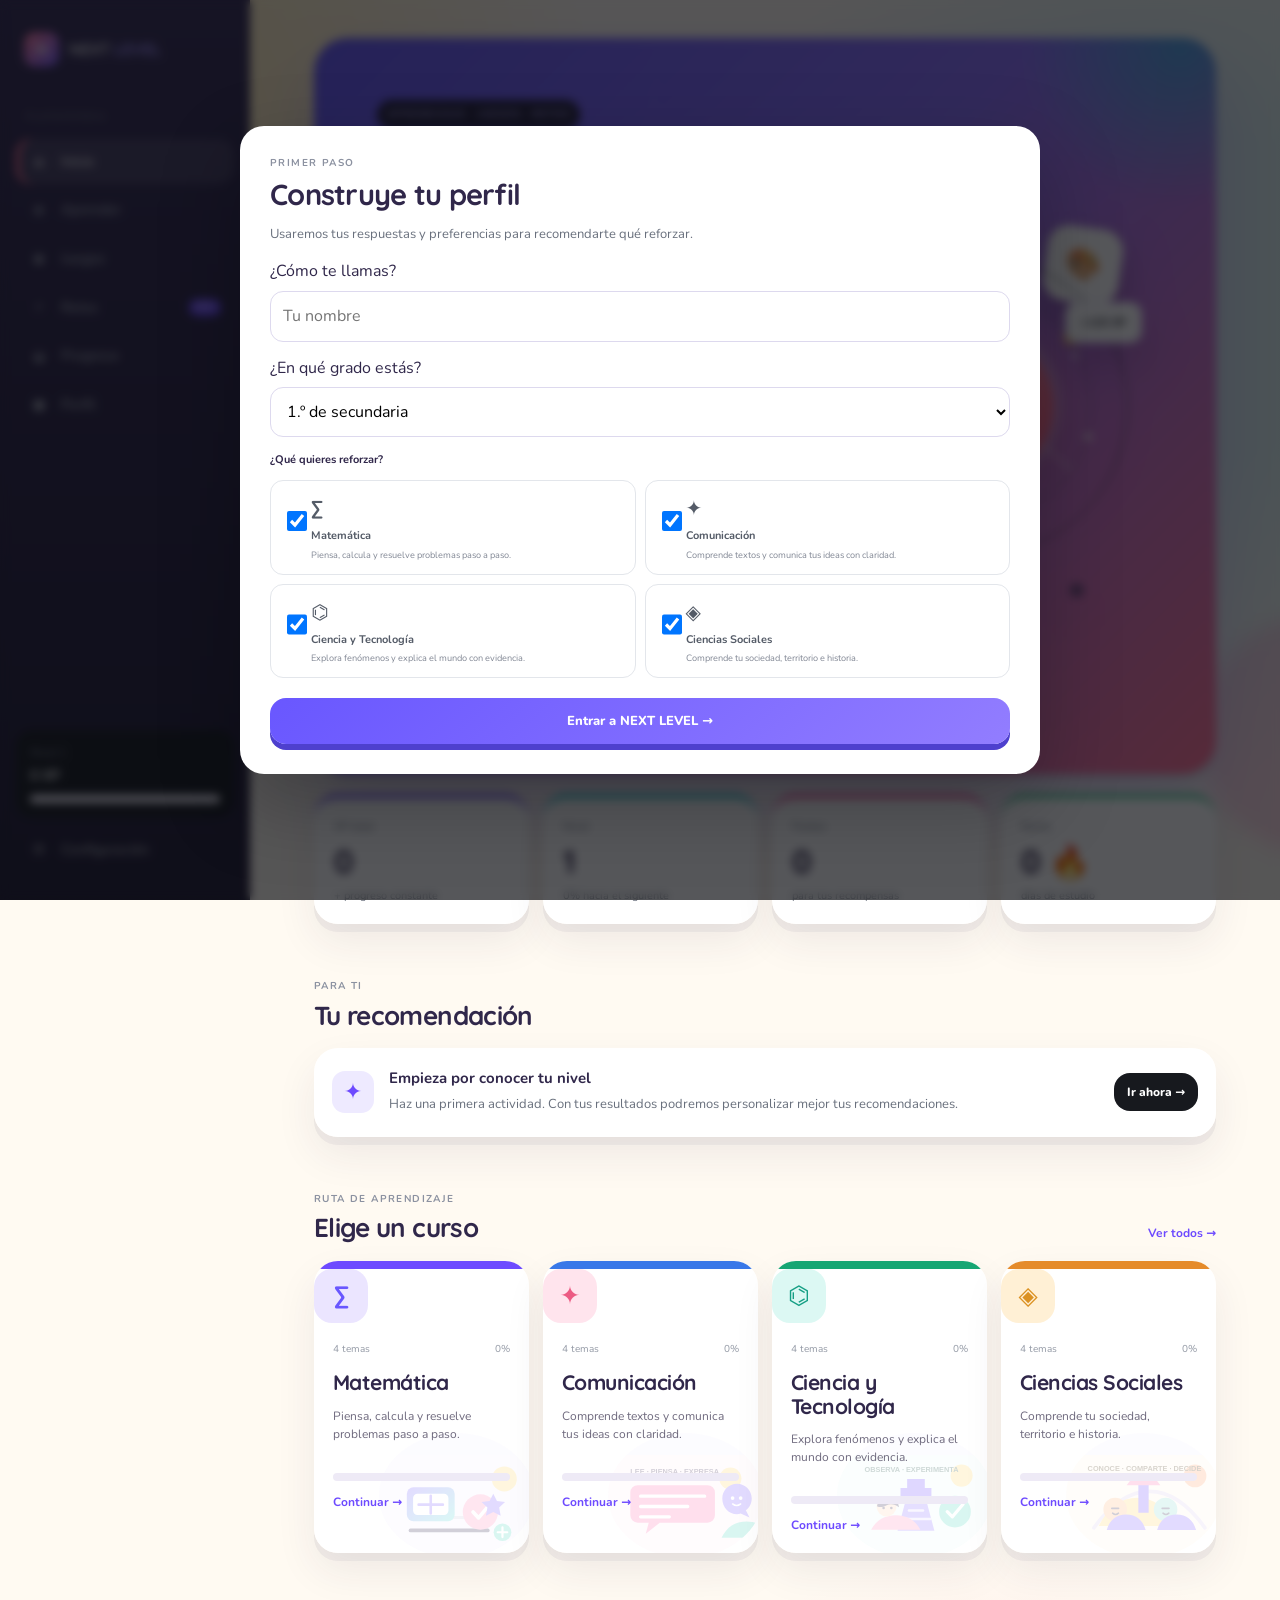
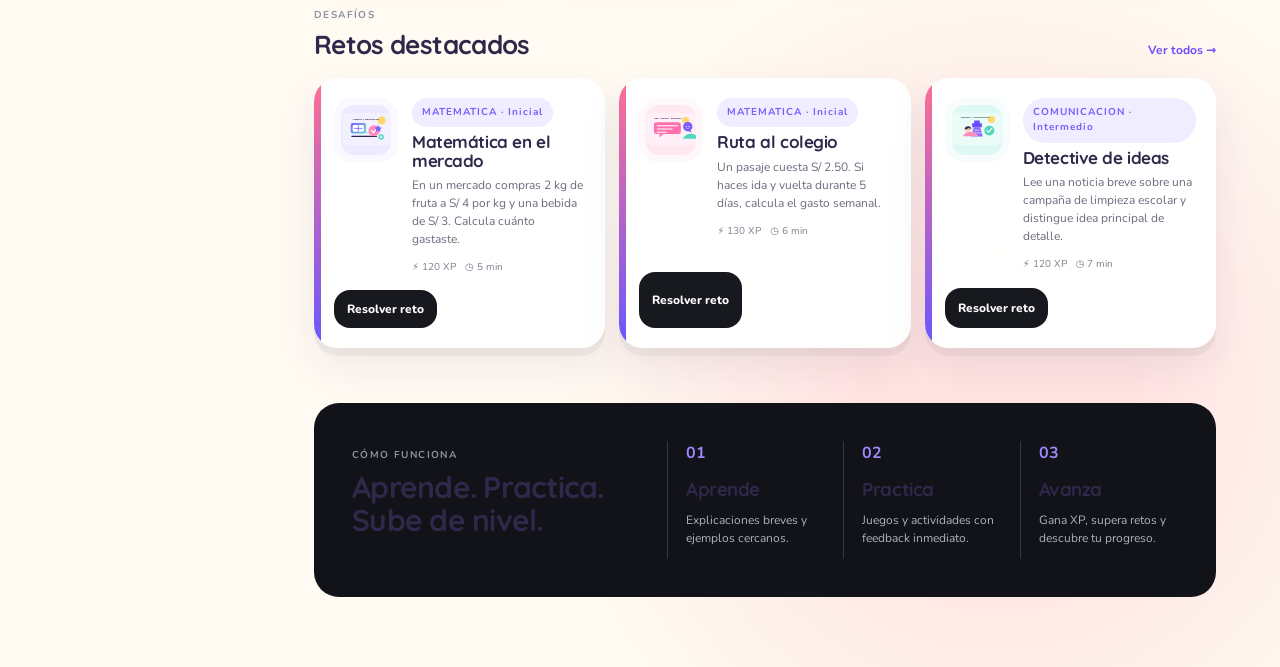
==== index.html @ a4f4b5b4 "feat: apply playful visual layer to home" ====
<!doctype html>
<html lang="es">
<head>
<meta charset="utf-8"><meta name="viewport" content="width=device-width, initial-scale=1.0">
<meta name="description" content="NEXT LEVEL — plataforma educativa para preparar el paso de primaria a secundaria mediante aprendizaje, juegos y retos contextualizados.">
<title>NEXT LEVEL | Tu siguiente nivel empieza aquí</title>
<link rel="stylesheet" href="css/style.css"><link rel="stylesheet" href="css/components.css"><link rel="stylesheet" href="css/responsive.css"><link rel="stylesheet" href="css/friendly.css">
</head>
<body data-page="home"><div id="app"></div>
<script src="data/cursos.js"></script><script src="data/preguntas.js"></script><script src="data/retos.js"></script><script src="data/insignias.js"></script>
<script src="js/storage.js"></script><script src="js/app.js"></script>
</body></html>
---- css/style.css ----
@import url('https://fonts.googleapis.com/css2?family=DM+Sans:wght@400;500;600;700&family=Space+Grotesk:wght@500;600;700&display=swap');
:root{--bg:#f5f6f8;--surface:#fff;--ink:#101318;--muted:#69707d;--line:#e3e6eb;--primary:#6d4aff;--primary2:#8a72ff;--green:#16a673;--red:#e74b55;--orange:#e58b2a;--blue:#3978e8;--violet:#7756ef;--shadow:0 18px 45px rgba(16,19,24,.08);--radius:20px}*{box-sizing:border-box}html{scroll-behavior:smooth}body{margin:0;background:var(--bg);color:var(--ink);font-family:'DM Sans',system-ui,sans-serif}button,input,select{font:inherit}button{cursor:pointer}a{color:inherit;text-decoration:none}.shell{display:flex;min-height:100vh}.sidebar{width:250px;position:fixed;inset:0 auto 0 0;background:#111318;color:#fff;padding:24px 16px;display:flex;flex-direction:column;z-index:30}.brand{display:flex;align-items:center;gap:10px;font-family:'Space Grotesk';font-weight:600;font-size:16px;padding:8px}.brand b{color:#a594ff}.brand-mark{display:grid;place-items:center;width:35px;height:35px;border-radius:11px;background:var(--primary);font-weight:700}.nav-label{font-size:10px;letter-spacing:.15em;color:#858995;margin:35px 10px 10px}.nav-item{display:flex;align-items:center;gap:12px;color:#aeb2bd;padding:12px 13px;border-radius:12px;margin:3px 0;font-size:14px;font-weight:600;transition:.2s}.nav-item span{width:20px;text-align:center}.nav-item:hover,.nav-item.active{background:#22252d;color:#fff}.nav-item.active{box-shadow:inset 3px 0 var(--primary)}.nav-item em{margin-left:auto;background:#6d4aff;color:white;border-radius:20px;padding:2px 6px;font-style:normal;font-size:8px}.sidebar-bottom{margin-top:auto}.mini-level{background:#1b1e25;padding:14px;border-radius:16px;margin-bottom:10px}.mini-level span,.mini-level strong{display:block}.mini-level span{font-size:11px;color:#9297a3}.mini-level strong{font-size:14px;margin:4px 0 9px}.main{margin-left:250px;width:calc(100% - 250px);padding:38px 5vw 70px;max-width:1600px}.topbar{display:flex;justify-content:space-between;align-items:flex-start;margin-bottom:35px}.topbar h1{font:700 36px/1.1 'Space Grotesk';margin:5px 0 7px}.topbar p{margin:0;color:var(--muted)}.eyebrow{font-size:10px;font-weight:700;letter-spacing:.14em;color:#8b91a0}.top-actions{display:flex;align-items:center;gap:10px}.streak-chip{border:1px solid var(--line);background:#fff;padding:9px 13px;border-radius:30px;font-size:12px;font-weight:700}.avatar{width:40px;height:40px;border-radius:50%;background:#17191e;color:#fff;display:grid;place-items:center;font-weight:700}.hero{background:#111318;color:#fff;border-radius:30px;min-height:490px;padding:62px 7%;display:grid;grid-template-columns:1.1fr .9fr;align-items:center;overflow:hidden;position:relative}.hero:after{content:'';position:absolute;width:500px;height:500px;border:1px solid rgba(255,255,255,.08);border-radius:50%;right:-130px;top:-170px}.pill,.tag{display:inline-flex;align-items:center;gap:5px;font-size:10px;font-weight:700;letter-spacing:.1em;color:#7460ff;background:#efedff;padding:7px 10px;border-radius:30px}.hero .pill{background:#27223f;color:#b7adff}.hero h1{font:700 clamp(45px,5vw,72px)/.98 'Space Grotesk';letter-spacing:-.04em;margin:20px 0}.hero h1 span{color:#9c89ff}.hero-copy>p{font-size:16px;line-height:1.7;color:#b9bdc7;max-width:590px}.hero-actions{display:flex;gap:10px;align-items:center;margin:25px 0;flex-wrap:wrap}.btn{display:inline-flex;justify-content:center;align-items:center;gap:8px;border:0;border-radius:12px;padding:13px 18px;font-weight:700;font-size:13px;transition:.2s;min-height:44px}.btn.primary{background:var(--primary);color:white;box-shadow:0 8px 22px rgba(109,74,255,.22)}.btn.primary:hover{transform:translateY(-2px);background:#5f3cf1}.btn.ghost{background:transparent;border:1px solid var(--line);color:var(--ink)}.hero .btn.ghost{border-color:#3a3d46;color:white}.btn.small{padding:9px 13px;min-height:38px;font-size:12px;background:#17191e;color:#fff}.btn.full{width:100%}.hero-note{font-size:12px;color:#898e99}.hero-note span{color:#a594ff}.hero-visual{height:340px;display:grid;place-items:center;position:relative}.level-orbit{width:300px;height:300px;border:1px solid #343741;border-radius:50%;position:relative;display:grid;place-items:center}.orbit-ring{position:absolute;inset:35px;border:1px dashed #464a55;border-radius:50%;animation:spin 18s linear infinite}.level-core{width:150px;height:150px;border-radius:50%;background:linear-gradient(145deg,#7657ff,#3e2b9f);display:flex;flex-direction:column;align-items:center;justify-content:center;box-shadow:0 0 70px rgba(109,74,255,.4);z-index:2}.level-core small{font-size:9px;letter-spacing:.18em;color:#cfc8ff}.level-core strong{font:700 55px 'Space Grotesk'}.level-core span{font-size:11px;color:#e2deff}.orbit-card{position:absolute;background:#fff;color:#161820;padding:10px 14px;border-radius:12px;font-size:11px;font-weight:700;box-shadow:var(--shadow);z-index:3}.card-a{right:-15px;top:45px}.card-b{left:-20px;bottom:50px}.cusco-lines{position:absolute;bottom:-10px;letter-spacing:15px;color:#423a61;font-size:22px}.stats-grid{display:grid;grid-template-columns:repeat(4,1fr);gap:14px;margin:20px 0}.stat-card{background:var(--surface);border:1px solid var(--line);border-radius:18px;padding:20px}.stat-card span,.stat-card small{display:block;color:var(--muted);font-size:11px}.stat-card strong{display:block;font:700 28px 'Space Grotesk';margin:6px 0}.section{margin-top:48px}.section-head{display:flex;align-items:end;justify-content:space-between;margin-bottom:18px}.section-head h2,.how h2{font:700 26px 'Space Grotesk';margin:5px 0 0}.text-link{font-size:12px;font-weight:700;color:var(--primary)}.recommendation{background:#fff;border:1px solid var(--line);border-radius:18px;padding:18px;display:flex;align-items:center;gap:15px}.recommendation.vertical{display:block}.rec-icon{width:42px;height:42px;display:grid;place-items:center;background:#eeeaff;color:var(--primary);border-radius:13px;font-size:22px}.recommendation strong{font-size:15px}.recommendation p{margin:4px 0;color:var(--muted);font-size:13px;line-height:1.5}.recommendation .btn{margin-left:auto}.recommendation.vertical .btn{margin-top:10px}.course-grid{display:grid;grid-template-columns:repeat(4,1fr);gap:14px}.course-card{background:#fff;border:1px solid var(--line);border-radius:20px;overflow:hidden;transition:.2s}.course-card:hover,.challenge-card:hover,.lesson-card:hover,.mode-card:hover{transform:translateY(-3px);box-shadow:var(--shadow)}.course-card:before{content:'';display:block;height:5px;background:var(--primary)}.course-card.blue:before{background:var(--blue)}.course-card.green:before{background:var(--green)}.course-card.orange:before{background:var(--orange)}.course-body{padding:19px}.course-icon,.lesson-number{width:42px;height:42px;border-radius:13px;background:#eeeaff;color:var(--primary);display:grid;place-items:center;font-weight:700;font-size:20px}.course-top{display:flex;justify-content:space-between;color:#9298a4;font-size:10px}.course-body h3{font:700 20px 'Space Grotesk';margin:14px 0 5px}.course-body p{color:var(--muted);font-size:12px;line-height:1.5;min-height:54px}.progress{height:6px;background:#eceef2;border-radius:99px;overflow:hidden}.progress i{display:block;height:100%;background:var(--primary);border-radius:inherit;transition:width .5s}.course-card.blue .progress i{background:var(--blue)}.course-card.green .progress i{background:var(--green)}.course-card.orange .progress i{background:var(--orange)}.course-body .text-link{display:block;margin-top:12px}.challenge-grid{display:grid;grid-template-columns:repeat(3,1fr);gap:14px}.challenge-grid.full{grid-template-columns:repeat(3,1fr)}.challenge-card{background:#fff;border:1px solid var(--line);border-radius:20px;padding:20px;display:grid;grid-template-columns:auto 1fr;gap:14px;transition:.2s}.challenge-card>.btn{grid-column:1/-1;width:max-content}.challenge-icon{width:48px;height:48px;background:#f1efff;border-radius:14px;display:grid;place-items:center;font-size:23px}.challenge-card h3{font:700 17px 'Space Grotesk';margin:6px 0}.challenge-card p{font-size:12px;color:var(--muted);line-height:1.5;margin:5px 0 12px}.challenge-meta{display:flex;gap:9px;flex-wrap:wrap;color:#7a808c;font-size:10px}.done-label{color:var(--green);font-weight:700}.how{margin-top:55px;background:#111318;color:#fff;border-radius:25px;padding:38px;display:grid;grid-template-columns:.7fr 1.3fr;gap:40px}.how h2{font-size:30px}.steps{display:grid;grid-template-columns:repeat(3,1fr);gap:18px}.steps>div{border-left:1px solid #343741;padding-left:18px}.steps b{color:#9b88ff}.steps h3{margin:13px 0 6px}.steps p{font-size:12px;color:#aeb2bd;line-height:1.5}.filter-row,.challenge-filters{display:flex;gap:8px;flex-wrap:wrap;margin-bottom:24px}.filter{background:#fff;border:1px solid var(--line);padding:9px 13px;border-radius:30px;font-size:11px;font-weight:700;color:#68707d}.filter.active{background:#17191e;color:#fff;border-color:#17191e}.course-section{margin-bottom:40px}.course-heading{border-radius:20px;padding:22px;display:grid;grid-template-columns:auto 1fr auto;gap:15px;align-items:center;background:#efedff}.course-heading.blue{background:#edf4ff}.course-heading.green{background:#e9faf3}.course-heading.orange{background:#fff4e8}.course-heading h2{font:700 25px 'Space Grotesk';margin:4px 0}.course-heading p{margin:0;color:#606774;font-size:12px}.course-heading>strong{font:700 30px 'Space Grotesk'}.lesson-grid{display:grid;grid-template-columns:repeat(2,1fr);gap:14px;margin-top:14px}.lesson-card{background:#fff;border:1px solid var(--line);border-radius:18px;padding:18px;display:grid;grid-template-columns:auto 1fr;gap:15px;transition:.2s}.lesson-card.completed{border-color:#bfe8d8}.lesson-number{background:#f3f4f7;color:#5d6470;font:700 13px 'Space Grotesk'}.lesson-card.completed .lesson-number{background:#e6f8f0;color:var(--green)}.lesson-meta{display:flex;gap:9px;color:#8a909c;font-size:10px}.lesson-content h3{font:700 18px 'Space Grotesk';margin:7px 0}.lesson-content p{font-size:12px;color:var(--muted);line-height:1.55}.context{background:#f7f8fa;border-radius:12px;padding:9px 11px;margin:12px 0;display:flex;justify-content:space-between;gap:8px;font-size:10px}.context b{color:#5c6471}.context span{color:var(--green);font-weight:700}.game-hero,.challenge-banner,.progress-hero,.profile-hero{background:#111318;color:#fff;border-radius:25px;padding:34px;display:flex;justify-content:space-between;align-items:center;gap:30px;margin-bottom:22px}.game-hero h2,.challenge-banner h2,.progress-hero h2,.profile-hero h2{font:700 32px 'Space Grotesk';margin:12px 0 7px}.game-hero p,.challenge-banner p,.progress-hero p,.profile-hero p{color:#aeb2bd;max-width:650px;line-height:1.6;font-size:13px}.game-stat,.challenge-count{background:#1e2027;border:1px solid #30333c;padding:18px;border-radius:16px;text-align:center;min-width:130px}.game-stat strong,.challenge-count strong{display:block;font:700 28px 'Space Grotesk';color:#a695ff}.game-stat span,.challenge-count span{font-size:10px;color:#969ba7}.game-modes{display:grid;grid-template-columns:repeat(5,1fr);gap:14px}.mode-card{background:#fff;border:1px solid var(--line);border-radius:20px;padding:20px;transition:.2s}.mode-card.featured{background:#f0edff;border-color:#d9d1ff}.mode-icon{display:block;font-size:25px;color:var(--primary);margin-bottom:18px}.mode-card h3{font:700 17px 'Space Grotesk';margin:9px 0}.mode-card p{font-size:11px;color:var(--muted);line-height:1.5;min-height:52px}.history-list,.mastery-list{background:#fff;border:1px solid var(--line);border-radius:18px;overflow:hidden}.history-item{display:grid;grid-template-columns:1.3fr .5fr 1.5fr .7fr;gap:15px;padding:16px 18px;border-bottom:1px solid var(--line);align-items:center;font-size:12px}.history-item:last-child{border:0}.history-item strong{font:700 18px 'Space Grotesk'}.history-item small,.history-item time{color:var(--muted);font-size:10px}.empty{text-align:center;background:#fff;border:1px dashed var(--line);border-radius:18px;padding:45px;color:var(--muted)}.empty div{font-size:30px;color:var(--primary)}.progress-hero{align-items:stretch}.big-level{min-width:260px;background:#1d2027;border-radius:18px;padding:22px}.big-level span,.big-level small{display:block;color:#999eaa;font-size:10px}.big-level strong{display:block;font:700 60px 'Space Grotesk';margin:5px 0 15px}.big-level small{margin-top:8px}.progress-copy{padding:5px 0}.mastery{display:flex;gap:15px;padding:18px;border-bottom:1px solid var(--line);align-items:center}.mastery:last-child{border:0}.mastery-icon{width:45px;height:45px;border-radius:13px;display:grid;place-items:center;background:#eeeaff;color:var(--primary);font-weight:700}.mastery-icon.blue{background:#edf4ff;color:var(--blue)}.mastery-icon.green{background:#e9faf3;color:var(--green)}.mastery-icon.orange{background:#fff4e8;color:var(--orange)}.mastery-main{flex:1}.mastery-main>div:first-child{display:flex;justify-content:space-between;margin-bottom:8px;font-size:13px}.mastery-main>div:first-child span{font-weight:700}.mastery-main small{display:block;color:var(--muted);font-size:10px;margin-top:7px}.two-col{display:grid;grid-template-columns:1fr 1fr;gap:18px}.summary-card{display:grid;grid-template-columns:repeat(3,1fr);background:#fff;border:1px solid var(--line);border-radius:18px;padding:22px;gap:10px}.summary-card strong,.mini-stats strong{display:block;font:700 26px 'Space Grotesk'}.summary-card span,.mini-stats span{font-size:10px;color:var(--muted)}.badge-grid{display:grid;grid-template-columns:repeat(4,1fr);gap:14px}.badge-card{background:#fff;border:1px solid var(--line);border-radius:18px;padding:17px;display:flex;gap:12px;align-items:center}.badge-card>span{font-size:28px;filter:grayscale(0)}.badge-card.locked{opacity:.48}.badge-card.locked>span{width:36px;height:36px;border-radius:50%;background:#eceef2;display:grid;place-items:center;font-size:14px;color:#888}.badge-card strong{font-size:13px}.badge-card p{font-size:10px;color:var(--muted);margin:4px 0;line-height:1.4}.profile-hero{padding:25px 30px}.profile-avatar{width:70px;height:70px;border-radius:22px;background:linear-gradient(145deg,#7556ff,#3e2b9f);display:grid;place-items:center;font:700 30px 'Space Grotesk'}.profile-hero .btn{margin-left:auto}.profile-grid{display:grid;grid-template-columns:1fr 1fr;gap:18px}.panel{background:#fff;border:1px solid var(--line);border-radius:20px;padding:23px}.panel-head{margin-bottom:18px}.panel-head h3{font:700 20px 'Space Grotesk';margin:5px 0}.form-grid{display:grid;gap:14px}.form-grid label,.check-card{font-size:11px;font-weight:700;color:#545b67}.form-grid input,.form-grid select,.profile-grid input{display:block;width:100%;margin-top:7px;border:1px solid var(--line);border-radius:11px;padding:12px;background:#fafbfc;outline:none}.form-grid input:focus,.form-grid select:focus{border-color:var(--primary);box-shadow:0 0 0 3px #eeeaff}.preference-list{display:grid;grid-template-columns:1fr 1fr;gap:8px;margin-bottom:15px}.preference{display:flex;align-items:center;gap:8px;border:1px solid var(--line);padding:10px;border-radius:11px;font-size:11px}.preference input{width:auto}.preference span{font-size:18px}.mini-stats{display:grid;grid-template-columns:repeat(4,1fr);gap:12px}.danger{border-color:#f3c7cb}.danger-btn{background:#fff1f2;color:#c53641;border:1px solid #f3c7cb}.modal-backdrop{position:fixed;inset:0;background:rgba(7,8,12,.68);backdrop-filter:blur(5px);z-index:100;display:grid;place-items:center;padding:20px}.modal-card,.game-modal,.result-card{width:min(650px,100%);max-height:90vh;overflow:auto;background:#fff;border-radius:24px;padding:30px;box-shadow:0 30px 80px rgba(0,0,0,.25)}.modal-card.wide{width:min(800px,100%)}.modal-card h2,.game-modal h2,.result-card h2{font:700 29px 'Space Grotesk';margin:8px 0 10px}.modal-card>p{color:var(--muted);line-height:1.6;font-size:13px}.modal-icon,.challenge-big-icon{font-size:50px;margin-bottom:10px}.check-grid{display:grid;grid-template-columns:repeat(2,1fr);gap:9px;margin:12px 0 20px}.check-card{border:1px solid var(--line);border-radius:13px;padding:12px;display:grid;grid-template-columns:auto 1fr;gap:3px 8px;cursor:pointer}.check-card input{grid-row:span 2}.check-card span{font-size:20px}.check-card small{grid-column:2;color:#818794;font-weight:400}.field-label{font-size:11px;font-weight:700}.modal-card form>label{display:block;margin:14px 0}.modal-card form input,.modal-card form select{display:block;width:100%;padding:12px;border:1px solid var(--line);border-radius:11px;margin-top:7px}.lesson-modal-head{display:flex;justify-content:space-between;color:#7b818d;font-size:10px}.lead{font-size:14px!important}.explain-grid{display:grid;grid-template-columns:1fr 1fr;gap:12px;margin:20px 0}.explain-grid>div,.example{padding:17px;background:#f7f8fa;border-radius:15px}.explain-grid h4{margin:0 0 8px}.explain-grid p{font-size:12px;line-height:1.6;color:#5f6673}.example{background:#f0edff!important}.example span{font-size:10px;font-weight:700;color:var(--primary)}.mini-question{border-top:1px solid var(--line);padding-top:20px}.mini-question h3{font:600 18px 'Space Grotesk';line-height:1.35}.answer-grid{display:grid;grid-template-columns:1fr 1fr;gap:9px}.answer{background:#fff;border:1px solid var(--line);border-radius:11px;padding:12px;text-align:left;font-size:12px;transition:.2s}.answer:hover:not(:disabled){border-color:var(--primary);background:#faf9ff}.answer.correct{background:#e9faf3;border-color:#8fd6ba;color:#08744f}.answer.wrong{background:#fff0f1;border-color:#ef9da4;color:#b22d38}.feedback{margin-top:12px;border-radius:12px;padding:12px;display:none;font-size:12px;line-height:1.5}.feedback:not(:empty){display:block}.feedback.ok{background:#e9faf3;color:#08744f}.feedback.bad{background:#fff0f1;color:#b22d38}.modal-footer{display:flex;justify-content:space-between;align-items:center;border-top:1px solid var(--line);margin-top:20px;padding-top:16px;color:var(--muted);font-size:10px}.game-progress{display:flex;gap:12px;align-items:center;margin-bottom:25px;font-size:11px}.game-progress .progress{flex:1}.answer-grid.vertical{grid-template-columns:1fr}.game-modal{width:min(680px,100%)}.result-card{text-align:center}.result-orb{width:150px;height:150px;border-radius:50%;background:linear-gradient(145deg,#7556ff,#3e2b9f);color:white;display:grid;place-items:center;margin:0 auto 20px;font:700 38px 'Space Grotesk';box-shadow:0 20px 50px rgba(109,74,255,.3)}.result-grid{display:grid;grid-template-columns:repeat(3,1fr);margin:25px 0;background:#f7f8fa;border-radius:15px;padding:17px}.result-grid strong{display:block;font:700 24px 'Space Grotesk'}.result-grid span{font-size:10px;color:var(--muted)}.toast-stack{position:fixed;right:20px;bottom:20px;z-index:200;display:grid;gap:8px}.toast{background:#17191e;color:#fff;padding:12px 15px;border-radius:12px;font-size:12px;box-shadow:var(--shadow);animation:slideIn .25s ease}.toast.success{border-left:3px solid var(--green)}.mobile-header{display:none}
@keyframes spin{to{transform:rotate(360deg)}}@keyframes slideIn{from{transform:translateY(10px);opacity:0}to{transform:none;opacity:1}}
---- css/components.css ----
@import url('https://fonts.googleapis.com/css2?family=Nunito:wght@400;500;600;700;800;900&family=Quicksand:wght@500;600;700&display=swap');
/* NEXT LEVEL — friendly, didactic and mobile-first visual system */
:root{--nl-purple:#6c4cff;--nl-violet:#8b6cff;--nl-pink:#f044a5;--nl-cyan:#18c6d9;--nl-green:#35c98a;--nl-yellow:#ffc857;--nl-ink:#17152b;--nl-muted:#667085;--nl-soft:#f7f6ff}
*{box-sizing:border-box}html{scroll-behavior:smooth}body{font-family:'Nunito',system-ui,sans-serif!important;background:radial-gradient(circle at 8% 0%,rgba(108,76,255,.14),transparent 28%),radial-gradient(circle at 92% 8%,rgba(240,68,165,.12),transparent 25%),linear-gradient(180deg,#fcfbff 0%,#f5f7fc 100%)!important;color:var(--nl-ink);overflow-x:hidden;line-height:1.55}button,input,select,textarea{font-family:'Nunito',system-ui,sans-serif!important}
h1,h2,h3,h4,.topbar h1,.hero h1,.course-body h3,.course-heading h2,.lesson-content h3,.game-hero h2,.challenge-banner h2,.progress-hero h2,.profile-hero h2,.mode-card h3,.section-title h2{font-family:'Quicksand','Nunito',sans-serif!important;font-weight:700!important;letter-spacing:-.035em!important;line-height:1.12!important}h1{font-weight:700!important}h2,h3{font-weight:700!important}p,li,label,.muted,.description{font-family:'Nunito',system-ui,sans-serif!important}
body:before,body:after{content:"";position:fixed;width:240px;height:240px;border-radius:50%;pointer-events:none;z-index:-1;filter:blur(10px);opacity:.16;animation:nlDrift 14s ease-in-out infinite alternate}body:before{background:var(--nl-cyan);top:25%;left:-160px}body:after{background:var(--nl-pink);bottom:5%;right:-160px;animation-delay:-5s}
@keyframes nlDrift{to{transform:translate(100px,-50px) scale(1.15)}}
.hero{position:relative;overflow:hidden;background:linear-gradient(135deg,#21194f 0%,#5938ca 50%,#d63d9c 100%)!important;color:#fff!important;box-shadow:0 30px 75px rgba(70,48,160,.24)!important;isolation:isolate}.hero:before{content:"";position:absolute;width:330px;height:330px;right:-130px;top:-155px;border-radius:50%;background:radial-gradient(circle,rgba(24,198,217,.55),transparent 68%);animation:nlFloat 5s ease-in-out infinite;z-index:-1}.hero:after{content:"✦  ✧  ✦";position:absolute;right:7%;bottom:8%;font-size:28px;letter-spacing:14px;color:rgba(255,255,255,.3);animation:nlSparkle 3s ease-in-out infinite;z-index:-1}.hero>*{position:relative;z-index:1}.hero h1{font-size:clamp(2.7rem,6vw,5rem)!important;line-height:.98!important;letter-spacing:-.055em!important}.hero p{font-size:1.05rem;line-height:1.7!important}.hero-visual{position:relative;background-image:url('../assets/illustrations/next-level-hero.svg');background-repeat:no-repeat;background-position:center;background-size:contain;min-height:360px;filter:drop-shadow(0 22px 30px rgba(20,12,60,.18))}.hero-visual:before{content:"📚";position:absolute;right:9%;top:3%;width:64px;height:64px;display:grid;place-items:center;background:#fff;border:6px solid rgba(255,255,255,.25);border-radius:22px;font-size:29px;box-shadow:0 15px 35px rgba(0,0,0,.18);transform:rotate(8deg);animation:nlBob 4s ease-in-out infinite}.hero-visual:after{content:"💡";position:absolute;left:5%;top:12%;width:52px;height:52px;display:grid;place-items:center;background:#fff;border-radius:18px;font-size:25px;box-shadow:0 12px 30px rgba(0,0,0,.16);transform:rotate(-8deg);animation:nlBob 4s ease-in-out -1.5s infinite}.level-core{background:linear-gradient(145deg,#8b6cff,#3f2ca2)!important}.orbit-card{border:2px solid #f0edff}.cusco-lines{opacity:.7}
.btn{font-family:'Nunito',sans-serif!important;font-weight:800!important;border-radius:15px!important;min-height:44px;transition:transform .2s ease,box-shadow .2s ease,filter .2s ease!important}.btn:hover{transform:translateY(-3px);box-shadow:0 14px 30px rgba(55,42,120,.16)}.btn:active{transform:translateY(0) scale(.98)}.btn.primary{background:linear-gradient(135deg,var(--nl-purple),var(--nl-violet))!important;border:0!important}.hero .btn.primary{background:#fff!important;color:#5038b8!important}
.card,.course-card,.challenge-card,.mode-card,.stat-card,.panel,.lesson-card,.history-list,.mastery-list,.recommendation{border:1px solid rgba(108,76,255,.11)!important;background:rgba(255,255,255,.95)!important;box-shadow:0 12px 35px rgba(42,35,90,.065)!important;transition:transform .23s ease,box-shadow .23s ease,border-color .23s ease!important}.card:hover,.course-card:hover,.challenge-card:hover,.mode-card:hover,.lesson-card:hover{transform:translateY(-6px);box-shadow:0 22px 48px rgba(61,48,130,.14)!important;border-color:rgba(108,76,255,.23)!important}
.course-card{position:relative;overflow:hidden}.course-card:after{content:"";position:absolute;width:120px;height:120px;right:-65px;top:-65px;border-radius:50%;background:rgba(108,76,255,.07)}.course-card:nth-child(4n+1) .course-icon{background:linear-gradient(135deg,#6c4cff,#9a7cff)!important;color:#fff}.course-card:nth-child(4n+2) .course-icon{background:linear-gradient(135deg,#f044a5,#ff79bd)!important;color:#fff}.course-card:nth-child(4n+3) .course-icon{background:linear-gradient(135deg,#18b9cf,#55d9e7)!important;color:#fff}.course-card:nth-child(4n) .course-icon{background:linear-gradient(135deg,#27b87c,#69dda9)!important;color:#fff}.course-icon{box-shadow:0 10px 24px rgba(0,0,0,.12)}
.stats-grid .stat-card:nth-child(1){border-top:4px solid var(--nl-purple)!important}.stats-grid .stat-card:nth-child(2){border-top:4px solid var(--nl-cyan)!important}.stats-grid .stat-card:nth-child(3){border-top:4px solid var(--nl-pink)!important}.stats-grid .stat-card:nth-child(4){border-top:4px solid var(--nl-green)!important}.progress,.progress-bar,.bar{border-radius:999px!important;overflow:hidden}.progress i,.progress-bar,.bar-fill{background:linear-gradient(90deg,var(--nl-purple),var(--nl-pink))!important}.badge,.tag,.pill{border-radius:999px!important}
.challenge-card{position:relative;overflow:hidden}.challenge-card:before{content:"";position:absolute;inset:0 auto 0 0;width:5px;background:linear-gradient(180deg,var(--nl-pink),var(--nl-purple));border-radius:8px}.challenge-card.done{background:linear-gradient(180deg,#fff,#f4fff9)!important}.challenge-big-icon{display:grid;place-items:center;width:70px;height:70px;border-radius:22px;background:linear-gradient(135deg,#f0edff,#fff0f8);font-size:32px}
/* Learning becomes visual: objective, concept, example and practice each have a clear cue. */.course-overview{display:grid;grid-template-columns:1fr 1fr;gap:14px;margin:18px 0 24px}.course-overview>div,.lesson-objective,.lesson-concepts,.detail-box,.practice-box{background:linear-gradient(145deg,#fff,#f7f7fd);border:1px solid #e6e3f2;border-radius:17px;padding:16px}.course-overview>div:before,.lesson-objective:before,.lesson-concepts:before{display:block;margin-bottom:7px;font-size:18px}.course-overview>div:first-child:before{content:"🎯"}.course-overview>div:last-child:before{content:"🧭"}.lesson-objective:before{content:"💡"}.lesson-concepts:before{content:"🧠"}.course-overview p,.lesson-objective span,.detail-box p,.practice-box p{margin:5px 0 0;color:#667085;line-height:1.6}.lesson-objective{display:grid;gap:4px;margin:12px 0}.lesson-concepts{margin-bottom:12px}.lesson-concepts>div{display:flex;flex-wrap:wrap;gap:6px;margin-top:8px}.lesson-concepts span,.concept-strip b{font-size:.75rem;padding:6px 10px;border-radius:999px;background:#fff;border:1px solid #e5e3ef}.lesson-detail-grid{display:grid;grid-template-columns:1fr 1fr;gap:12px;margin:18px 0}.concept-strip{display:flex;flex-wrap:wrap;gap:7px;align-items:center;margin:16px 0}.practice-box{margin:16px 0}.practice-box:before{content:"⚡";font-size:18px;display:block;margin-bottom:5px}.practice-box small{display:block;margin-top:8px;color:#667085}.context{background:linear-gradient(90deg,#f7f4ff,#f8fbff)!important;border:1px solid #e8e4f7}.context b:before{content:"🌎 ";font-size:13px}.completed .context{background:#e9faf3!important}.completed .context span{font-weight:800;color:#21966c!important}
.nav-item.active{box-shadow:inset 3px 0 var(--nl-pink)!important}.nav-item:hover{background:linear-gradient(90deg,#29243a,#24272e)!important}.nav-item{transition:background .2s ease,transform .2s ease}.nav-item:hover{transform:translateX(2px)}.filter{transition:.2s!important}.filter:hover{transform:translateY(-2px);border-color:#cfc8ff}.filter.active{background:linear-gradient(135deg,#21194f,#4930a8)!important}
.progress-hero,.game-hero,.challenge-banner,.profile-hero{background:linear-gradient(135deg,#21194f,#4030a0 55%,#b73e91)!important;box-shadow:0 20px 55px rgba(61,48,130,.2)}.big-level{background:rgba(255,255,255,.09)!important;border:1px solid rgba(255,255,255,.14)}.game-stat,.challenge-count{background:rgba(255,255,255,.09)!important;border-color:rgba(255,255,255,.12)!important}.game-stat strong,.challenge-count strong{color:#d9d1ff!important}
input,select,textarea{border:1px solid #ddd9ee!important;border-radius:13px!important;background:#fff!important}input:focus,select:focus,textarea:focus{border-color:var(--nl-purple)!important;box-shadow:0 0 0 4px rgba(108,76,255,.11)!important;outline:none}button:focus-visible,a:focus-visible,input:focus-visible,select:focus-visible,textarea:focus-visible{outline:3px solid rgba(108,76,255,.35);outline-offset:3px}footer{background:#17142d!important;color:#dcd8ef!important}
@keyframes nlFloat{0%,100%{transform:translateY(0) rotate(0)}50%{transform:translateY(-9px) rotate(2deg)}}@keyframes nlBob{0%,100%{transform:translateY(0) rotate(8deg)}50%{transform:translateY(-8px) rotate(3deg)}}@keyframes nlSparkle{0%,100%{opacity:.25;transform:scale(.95)}50%{opacity:.7;transform:scale(1.05)}}@keyframes nlRise{from{opacity:0;transform:translateY(18px)}to{opacity:1;transform:translateY(0)}}.card,.course-card,.challenge-card,.mode-card,.panel,.stat-card,.lesson-card{animation:nlRise .5s ease both}
@media(max-width:900px){.course-overview,.lesson-detail-grid{grid-template-columns:1fr}.hero{padding:28px!important}.hero h1{font-size:3.2rem!important}.hero-visual{min-height:320px}.hero-visual:before{right:3%;top:0}.hero-visual:after{left:3%;top:10%}}
@media(max-width:600px){body{font-size:15px}.hero{border-radius:22px!important;padding:22px!important}.hero h1{font-size:2.45rem!important}.hero p{font-size:.96rem}.hero-actions{display:grid!important;grid-template-columns:1fr;gap:10px}.hero-actions .btn{width:100%;min-height:50px}.hero-visual{min-height:255px;background-size:contain}.hero-visual:before{right:2%;top:-4px;width:52px;height:52px;font-size:23px;border-width:4px}.hero-visual:after{left:2%;top:8%;width:45px;height:45px;font-size:21px}.course-overview{gap:10px}.course-overview>div,.lesson-objective,.lesson-concepts,.detail-box,.practice-box{padding:13px}.card:hover,.course-card:hover,.challenge-card:hover,.mode-card:hover,.lesson-card:hover{transform:translateY(-2px)}}
@media(max-width:380px){.hero h1{font-size:2.15rem!important}.hero-visual{min-height:225px}.btn{min-height:46px}}
@media(prefers-reduced-motion:reduce){*,*:before,*:after{animation:none!important;transition:none!important;scroll-behavior:auto!important}}
---- css/responsive.css ----
@media(max-width:1200px){.course-grid{grid-template-columns:repeat(2,1fr)}.challenge-grid,.challenge-grid.full{grid-template-columns:repeat(2,1fr)}.game-modes{grid-template-columns:repeat(3,1fr)}.badge-grid{grid-template-columns:repeat(2,1fr)}}
@media(max-width:900px){.sidebar{transform:translateX(-100%);transition:.25s}.sidebar.open{transform:none}.mobile-header{height:64px;background:#111318;color:white;display:flex;align-items:center;justify-content:space-between;padding:0 18px;position:sticky;top:0;z-index:40}.mobile-header .brand{padding:0}.icon-btn{background:transparent;color:white;border:0;font-size:24px}.main{margin-left:0;width:100%;padding:25px 20px 55px}.hero{grid-template-columns:1fr;min-height:auto;padding:45px 30px}.hero-visual{height:300px}.stats-grid{grid-template-columns:repeat(2,1fr)}.how{grid-template-columns:1fr}.profile-grid,.two-col{grid-template-columns:1fr}.lesson-grid{grid-template-columns:1fr}.course-heading{grid-template-columns:auto 1fr}.course-heading>strong{grid-column:2}.game-hero,.challenge-banner,.progress-hero{align-items:flex-start;flex-direction:column}.game-modes{grid-template-columns:repeat(2,1fr)}}
@media(max-width:600px){.main{padding:20px 14px 45px}.topbar h1{font-size:28px}.top-actions .streak-chip{display:none}.hero{border-radius:22px;padding:35px 22px}.hero h1{font-size:43px}.hero-visual{transform:scale(.82);margin:-15px 0}.stats-grid{gap:9px}.stat-card{padding:15px}.stat-card strong{font-size:23px}.course-grid,.challenge-grid,.challenge-grid.full,.game-modes{grid-template-columns:1fr}.course-card p{min-height:auto}.how{padding:25px 20px}.steps{grid-template-columns:1fr}.steps>div{border-left:0;border-top:1px solid #343741;padding:15px 0}.recommendation{align-items:flex-start;flex-wrap:wrap}.recommendation .btn{margin-left:57px}.course-heading{padding:17px}.lesson-card{padding:15px}.context{display:block}.context span{display:block;margin-top:5px}.check-grid,.explain-grid,.answer-grid{grid-template-columns:1fr}.modal-card,.game-modal,.result-card{padding:22px;border-radius:20px}.modal-footer{gap:10px;align-items:flex-start;flex-direction:column}.modal-footer .btn{width:100%}.history-item{grid-template-columns:1fr auto}.history-item small,.history-item time{grid-column:1/-1}.badge-grid{grid-template-columns:1fr}.mini-stats{grid-template-columns:repeat(2,1fr)}.profile-hero{align-items:flex-start;flex-wrap:wrap;padding:22px}.profile-hero .btn{margin-left:0}.summary-card{grid-template-columns:1fr 1fr}.progress-hero{padding:22px}.big-level{width:100%;min-width:0}.challenge-card{grid-template-columns:auto 1fr}.challenge-card>.btn{grid-column:2;width:100%}.hero-actions{width:100%}.hero-actions .btn{flex:1}.game-stat,.challenge-count{width:100%}}
@media(max-width:380px){.main{padding-left:10px;padding-right:10px}.hero h1{font-size:37px}.topbar h1{font-size:25px}.stats-grid{grid-template-columns:1fr 1fr}.stat-card strong{font-size:20px}.lesson-card{grid-template-columns:1fr}.lesson-number{display:none}}
@media(max-width:900px){.lesson-layout{grid-template-columns:1fr}.lesson-sidebar{order:-1}.sticky{position:static}.challenge-detail-grid{grid-template-columns:1fr}.lesson-hero,.challenge-detail-hero{padding:26px}.lesson-hero-icon{width:82px;height:82px;font-size:2.7rem}.concept-strip.large{grid-template-columns:1fr}}
@media(max-width:600px){.lesson-hero,.challenge-detail-hero{display:block}.lesson-hero-icon,.challenge-detail-hero>.challenge-big-icon{margin-top:20px}.lesson-complete{align-items:stretch;flex-direction:column}.lesson-navigation{flex-direction:column}.lesson-navigation .btn{width:100%;text-align:center}.content-section{padding:21px}.lesson-breadcrumb{flex-wrap:wrap}.lesson-meta-large{gap:7px}}
---- css/friendly.css ----
/* NEXT LEVEL — playful visual layer */
:root{--fun-purple:#6957ff;--fun-coral:#ff6f91;--fun-sky:#45cbea;--fun-mint:#59d9b4;--fun-yellow:#ffd45c;--fun-cream:#fffaf2;--fun-ink:#30274a;--fun-muted:#6f6a7e}
html{scroll-behavior:smooth}body{font-family:'Nunito',ui-rounded,system-ui,sans-serif!important;background:var(--fun-cream)!important;background-image:radial-gradient(circle at 6% 7%,rgba(255,212,92,.30) 0 8%,transparent 22%),radial-gradient(circle at 94% 13%,rgba(69,203,234,.18) 0 7%,transparent 21%),radial-gradient(circle at 78% 88%,rgba(255,111,145,.16) 0 6%,transparent 20%)!important;color:var(--fun-ink)!important;overflow-x:hidden}
h1,h2,h3,h4,.topbar h1,.hero h1,.course-body h3,.course-heading h2,.lesson-content h3,.game-hero h2,.challenge-banner h2,.progress-hero h2,.profile-hero h2,.mode-card h3{font-family:'Quicksand','Arial Rounded MT Bold','Trebuchet MS',ui-rounded,sans-serif!important;font-weight:700!important;letter-spacing:-.025em!important;line-height:1.1!important;color:var(--fun-ink)}.hero h1{color:#fff!important}
.hero{background:linear-gradient(135deg,#6659f6 0%,#8d72ff 44%,#ff7397 100%)!important;border-radius:34px!important;box-shadow:0 8px 0 rgba(48,39,74,.08),0 30px 70px rgba(105,87,255,.20)!important;position:relative;isolation:isolate}.hero-visual{background-image:url('../assets/illustrations/next-level-hero.svg')!important;background-repeat:no-repeat!important;background-position:center!important;background-size:88% auto!important;min-height:380px!important;filter:drop-shadow(0 22px 20px rgba(42,28,83,.12))}.hero-visual:before{content:'🎨'!important;background:#fff!important}.hero-visual:after{content:'⭐'!important;background:#fff!important}.level-core{background:linear-gradient(145deg,#ff93ad,#ff5d83)!important;box-shadow:0 0 0 10px rgba(255,255,255,.12),0 0 60px rgba(255,111,145,.45)!important}
.card,.course-card,.challenge-card,.mode-card,.stat-card,.panel,.lesson-card,.history-list,.mastery-list,.recommendation{border:0!important;border-radius:24px!important;background:rgba(255,255,255,.97)!important;box-shadow:0 8px 0 rgba(48,39,74,.055),0 18px 40px rgba(48,39,74,.08)!important;transition:transform .22s ease,box-shadow .22s ease!important}.card:hover,.course-card:hover,.challenge-card:hover,.mode-card:hover,.lesson-card:hover{transform:translateY(-7px) rotate(-.35deg)!important;box-shadow:0 11px 0 rgba(48,39,74,.055),0 24px 46px rgba(48,39,74,.12)!important}
.course-card{position:relative;overflow:hidden;isolation:isolate}.course-card:after{content:'';position:absolute!important;right:-5px!important;bottom:-5px!important;top:auto!important;width:155px!important;height:125px!important;background-repeat:no-repeat!important;background-position:right bottom!important;background-size:contain!important;opacity:.22!important;z-index:-1!important}.course-card:nth-child(4n+1):after{background-image:url('../assets/illustrations/math.svg')}.course-card:nth-child(4n+2):after{background-image:url('../assets/illustrations/comunicacion.svg')}.course-card:nth-child(4n+3):after{background-image:url('../assets/illustrations/ciencia.svg')}.course-card:nth-child(4n):after{background-image:url('../assets/illustrations/sociales.svg')}.course-card:before{height:8px!important;border-radius:0 0 12px 12px!important}.course-icon{width:54px!important;height:54px!important;border-radius:18px!important;box-shadow:none!important;font-size:25px!important}.course-card:nth-child(4n+1) .course-icon{background:#ebe5ff!important;color:#6957ff!important}.course-card:nth-child(4n+2) .course-icon{background:#ffe4ed!important;color:#ec5b83!important}.course-card:nth-child(4n+3) .course-icon{background:#dcf8f3!important;color:#159f84!important}.course-card:nth-child(4n) .course-icon{background:#fff0d5!important;color:#db9122!important}
.course-body h3,.lesson-content h3,.mode-card h3{font-size:21px!important}.course-body p,.lesson-content p,.mode-card p,.challenge-card p{color:var(--fun-muted)!important}.progress{height:8px!important;background:#eeeaf6!important}.progress i,.bar-fill,.progress-bar{background:linear-gradient(90deg,var(--fun-purple),var(--fun-coral))!important}.stat-card strong{font-family:'Quicksand','Arial Rounded MT Bold',ui-rounded,sans-serif!important;font-size:32px!important;color:var(--fun-ink)!important}
.challenge-icon{width:64px!important;height:64px!important;border-radius:20px!important;font-size:0!important;background-repeat:no-repeat!important;background-position:center!important;background-size:76% auto!important;box-shadow:inset 0 0 0 7px rgba(255,255,255,.72)}.challenge-card:nth-child(4n+1) .challenge-icon{background-color:#eee9ff!important;background-image:url('../assets/illustrations/math.svg')!important}.challenge-card:nth-child(4n+2) .challenge-icon{background-color:#ffe8f0!important;background-image:url('../assets/illustrations/comunicacion.svg')!important}.challenge-card:nth-child(4n+3) .challenge-icon{background-color:#def8f4!important;background-image:url('../assets/illustrations/ciencia.svg')!important}.challenge-card:nth-child(4n) .challenge-icon{background-color:#fff1d5!important;background-image:url('../assets/illustrations/sociales.svg')!important}.challenge-card:before{width:7px!important;background:linear-gradient(180deg,var(--fun-coral),var(--fun-purple))!important}.done-label{color:#159f7d!important}
.course-overview>div,.lesson-objective,.lesson-concepts,.detail-box,.practice-box{border:0!important;border-radius:20px!important;box-shadow:inset 0 0 0 1px rgba(48,39,74,.05)!important}.course-overview>div:first-child{background:#fff4c9!important}.course-overview>div:last-child{background:#dff7fb!important}.lesson-objective{background:#ede9ff!important}.lesson-concepts{background:#e2f8f1!important}.practice-box{background:#ffe8f0!important}.context{background:#f3efff!important;border:0!important;border-radius:16px!important}
.btn{border-radius:16px!important;font-family:'Nunito',ui-rounded,system-ui,sans-serif!important;font-weight:800!important}.btn.primary{background:linear-gradient(135deg,#6957ff,#927dff)!important;box-shadow:0 6px 0 #4e40ce!important}.btn.primary:hover{filter:saturate(1.08);box-shadow:0 9px 0 #4e40ce,0 18px 28px rgba(105,87,255,.18)!important}.btn:active{box-shadow:0 2px 0 #4e40ce!important;transform:translateY(4px)!important}.hero .btn.primary{background:#fff!important;color:#5e49d7!important;box-shadow:0 6px 0 rgba(48,39,74,.18)!important}.btn.ghost{border:2px solid rgba(255,255,255,.72)!important;border-radius:16px!important}.filter{border-radius:999px!important;font-family:'Nunito',ui-rounded,system-ui,sans-serif!important;font-weight:800!important}.filter.active{background:linear-gradient(135deg,#6957ff,#ff6f91)!important;border:0!important}
.sidebar{background:linear-gradient(180deg,#382f58,#241f38)!important}.brand{font-family:'Quicksand','Arial Rounded MT Bold',ui-rounded,sans-serif!important}.brand-mark{background:linear-gradient(135deg,#ff7d9e,#765dff)!important;box-shadow:0 5px 0 rgba(0,0,0,.16)}.nav-item{border-radius:15px!important}.nav-item.active{background:rgba(255,255,255,.10)!important;box-shadow:inset 4px 0 var(--fun-coral)!important}.streak-chip{border:0!important;background:#fff4c9!important;color:#6e5630!important}.avatar{background:linear-gradient(135deg,#ff7092,#6a58ff)!important}
.game-hero,.challenge-banner,.progress-hero,.profile-hero{background:linear-gradient(135deg,#382d59,#7659d9 52%,#ff7092)!important;border-radius:28px!important}.big-level,.game-stat,.challenge-count{border-radius:20px!important;background:rgba(255,255,255,.11)!important}.mobile-header{background:linear-gradient(90deg,#382d59,#6a51d2)!important;border-bottom:0!important}.icon-btn{border-radius:14px!important;background:rgba(255,255,255,.12)!important}
@media(max-width:900px){.hero{padding:30px 24px!important}.hero-visual{min-height:300px!important}.sidebar{box-shadow:15px 0 35px rgba(0,0,0,.20)}}@media(max-width:600px){.hero{border-radius:24px!important;padding:22px!important}.hero h1{font-size:clamp(2.2rem,11vw,3.1rem)!important}.hero-visual{min-height:235px!important;background-size:100% auto!important}.hero-visual:before{width:48px;height:48px;font-size:22px}.hero-visual:after{width:42px;height:42px;font-size:20px}.level-orbit{transform:scale(.72)}.course-card:after{width:120px!important;height:100px!important;opacity:.17!important}.challenge-icon{width:56px!important;height:56px!important}.recommendation{padding:16px!important}.recommendation .btn{width:100%;margin-left:0!important}.section{margin-top:38px}.section-head h2,.how h2{font-size:24px!important}.card:hover,.course-card:hover,.challenge-card:hover,.mode-card:hover,.lesson-card:hover{transform:translateY(-2px)!important}}@media(max-width:380px){.hero h1{font-size:2.05rem!important}.hero-visual{min-height:205px!important}.level-orbit{transform:scale(.64)}}@media(prefers-reduced-motion:reduce){*,*:before,*:after{animation:none!important;transition:none!important;scroll-behavior:auto!important}}
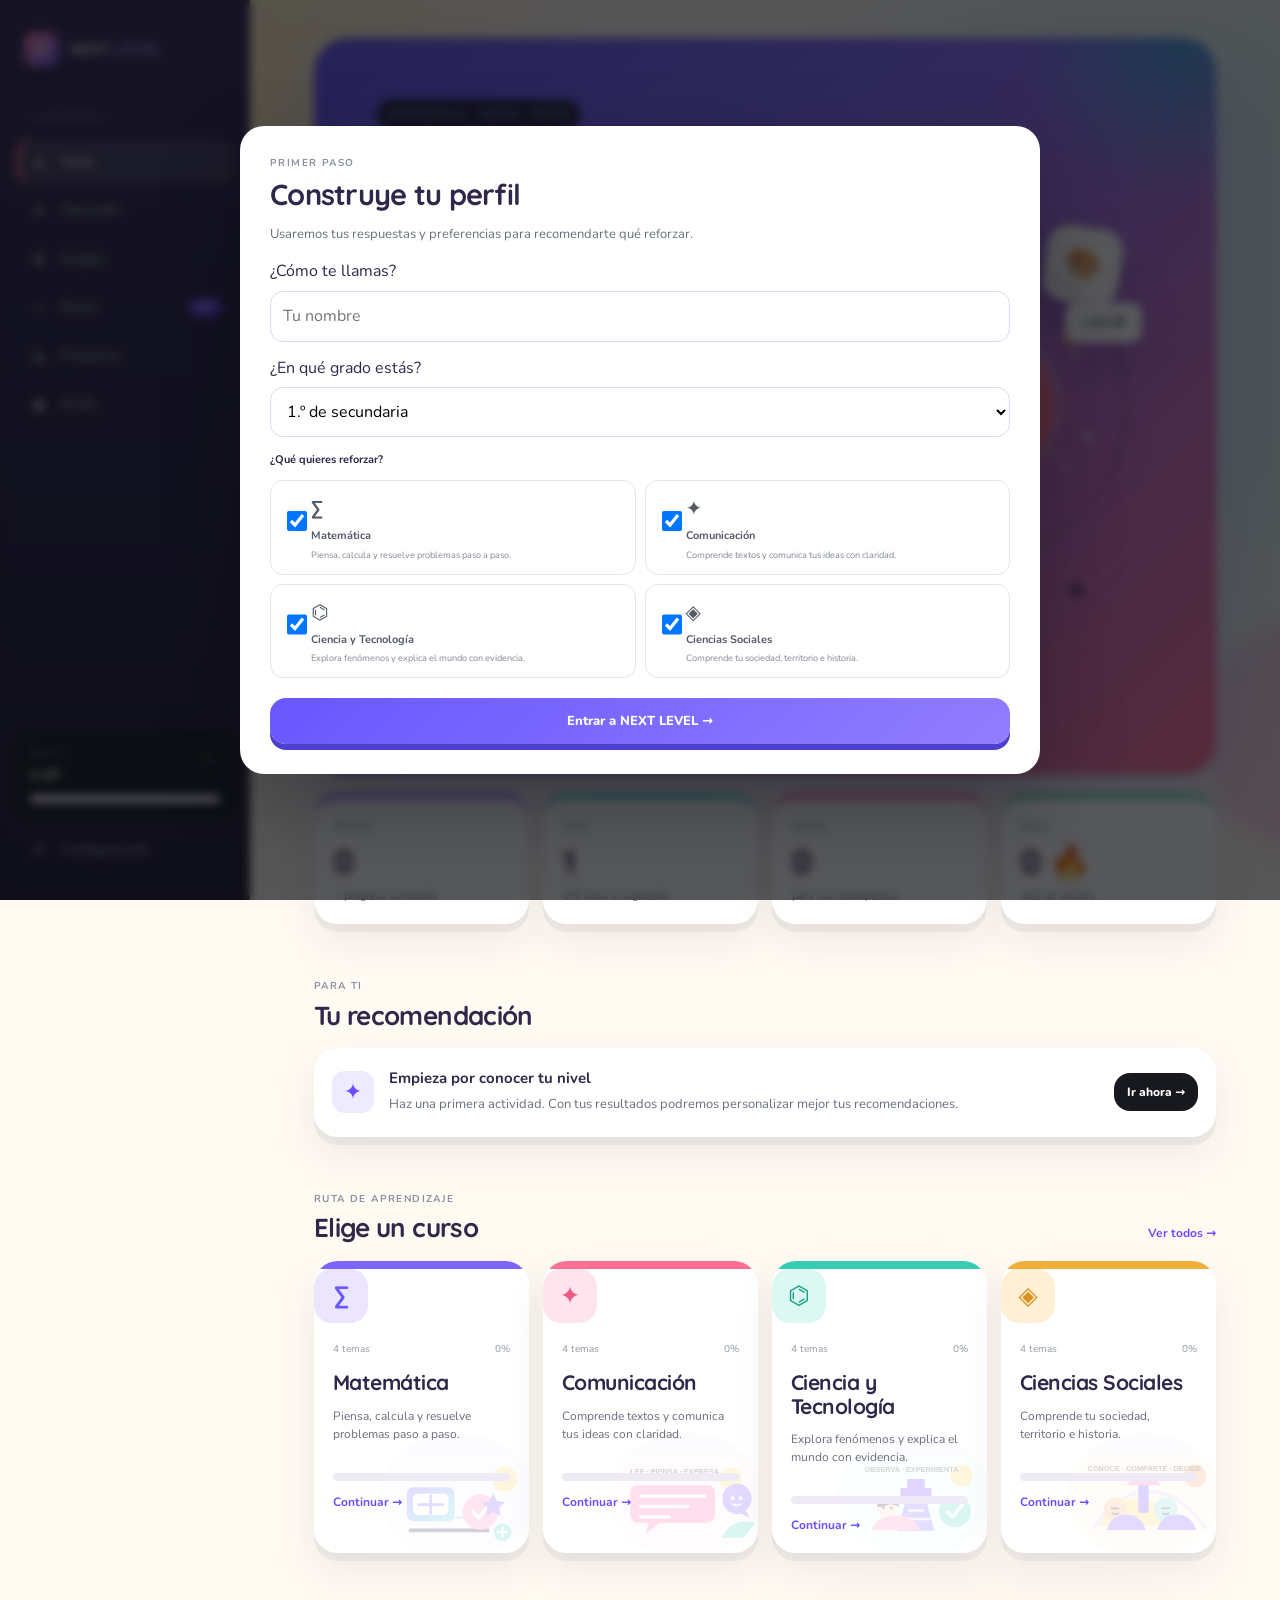
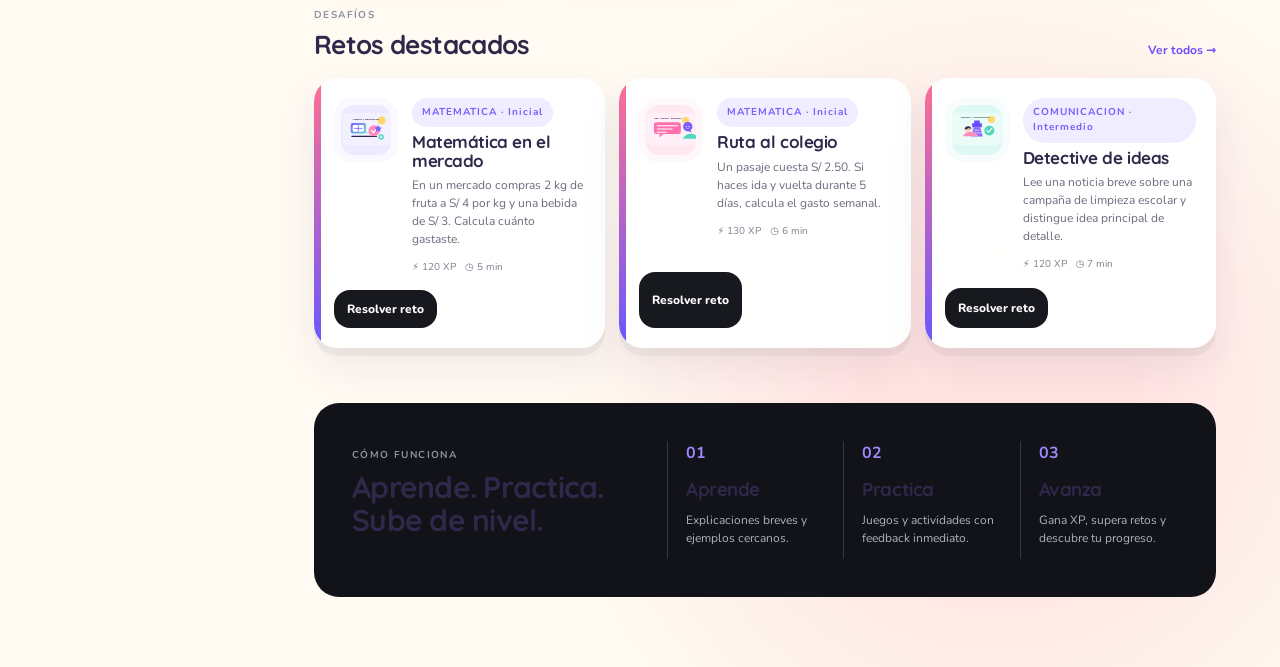
==== commit b75c1c3e: "feat: enable enhanced interactions on home" ====
--- a/index.html
+++ b/index.html
@@ -1,12 +1 @@
-<!doctype html>
-<html lang="es">
-<head>
-<meta charset="utf-8"><meta name="viewport" content="width=device-width, initial-scale=1.0">
-<meta name="description" content="NEXT LEVEL — plataforma educativa para preparar el paso de primaria a secundaria mediante aprendizaje, juegos y retos contextualizados.">
-<title>NEXT LEVEL | Tu siguiente nivel empieza aquí</title>
-<link rel="stylesheet" href="css/style.css"><link rel="stylesheet" href="css/components.css"><link rel="stylesheet" href="css/responsive.css"><link rel="stylesheet" href="css/friendly.css">
-</head>
-<body data-page="home"><div id="app"></div>
-<script src="data/cursos.js"></script><script src="data/preguntas.js"></script><script src="data/retos.js"></script><script src="data/insignias.js"></script>
-<script src="js/storage.js"></script><script src="js/app.js"></script>
-</body></html>
+<!doctype html><html lang="es"><head><meta charset="utf-8"><meta name="viewport" content="width=device-width, initial-scale=1.0"><meta name="description" content="NEXT LEVEL — plataforma educativa para preparar el paso de primaria a secundaria mediante aprendizaje, juegos y retos contextualizados."><title>NEXT LEVEL | Tu siguiente nivel empieza aquí</title><link rel="stylesheet" href="css/style.css"><link rel="stylesheet" href="css/components.css"><link rel="stylesheet" href="css/responsive.css"><link rel="stylesheet" href="css/friendly.css"><link rel="stylesheet" href="css/enhance.css"></head><body data-page="home"><div id="app"></div><script src="data/cursos.js"></script><script src="data/preguntas.js"></script><script src="data/retos.js"></script><script src="data/insignias.js"></script><script src="js/storage.js"></script><script src="js/app.js"></script><script src="js/enhance.js"></script></body></html>
--- a/css/enhance.css
+++ b/css/enhance.css
@@ -0,0 +1,28 @@
+/* NEXT LEVEL — motion, visual storytelling and playful interaction layer */
+:root{--nl-lilac:#8b7cff;--nl-coral:#ff708f;--nl-sky:#59d7ee;--nl-mint:#62dfbc;--nl-sun:#ffd86b;--nl-cream:#fffaf1;--nl-ink2:#322b4c}
+.nl-scroll-progress{position:fixed;left:0;top:0;width:100%;height:4px;background:linear-gradient(90deg,#6957ff,#ff6f91,#ffd45c,#59d9b4);transform-origin:left center;transform:scaleX(0);z-index:9999;pointer-events:none}
+.nl-particles{position:fixed;inset:0;z-index:-1;pointer-events:none;overflow:hidden}.nl-particles span{position:absolute;left:var(--x);top:var(--y);font-size:var(--size);color:rgba(105,87,255,.22);animation:nlParticle var(--duration) ease-in-out var(--delay) infinite}.nl-particles span:nth-child(3n){color:rgba(255,111,145,.22)}.nl-particles span:nth-child(4n){color:rgba(69,203,234,.2)}
+@keyframes nlParticle{0%,100%{transform:translate3d(0,0,0) rotate(0);opacity:.05}25%{opacity:.5}50%{transform:translate3d(20px,-26px,0) rotate(90deg);opacity:.3}75%{opacity:.55}to{transform:translate3d(-18px,8px,0) rotate(180deg);opacity:.08}}
+.nl-reveal{opacity:0;transform:translateY(22px) scale(.985);transition:opacity .6s ease var(--reveal-delay),transform .6s cubic-bezier(.2,.8,.2,1) var(--reveal-delay)}.nl-reveal.nl-visible{opacity:1;transform:none}
+.nl-tilting{transform:perspective(700px) rotateX(var(--rx,0deg)) rotateY(var(--ry,0deg)) translateY(-6px)!important;transition:transform .08s linear!important}
+.btn,.filter,.nav-item,.course-card,.challenge-card,.mode-card{position:relative;overflow:hidden}.nl-ripple{position:absolute;border-radius:50%;background:rgba(255,255,255,.38);transform:scale(0);animation:nlRipple .55s ease-out;pointer-events:none}.btn.ghost .nl-ripple,.filter .nl-ripple{background:rgba(105,87,255,.16)}@keyframes nlRipple{to{transform:scale(1);opacity:0}}
+/* Make the interface feel like an app, not a document. */
+.sidebar .mini-level{position:relative;overflow:hidden}.sidebar .mini-level:after{content:'✦';position:absolute;right:13px;top:8px;font-size:30px;color:rgba(255,255,255,.12);animation:nlPulse 2.8s ease-in-out infinite}.brand-mark{animation:nlBrand 4s ease-in-out infinite}@keyframes nlBrand{0%,100%{transform:rotate(0) scale(1)}50%{transform:rotate(-4deg) scale(1.04)}}@keyframes nlPulse{50%{transform:scale(1.18) rotate(12deg);opacity:.55}}
+/* Friendly progress language */
+.stat-card strong,.big-level strong{font-variant-numeric:tabular-nums}.progress i{position:relative;overflow:hidden}.progress i:after{content:'';position:absolute;inset:0;background:linear-gradient(110deg,transparent 0 35%,rgba(255,255,255,.42) 48%,transparent 61%);animation:nlShimmer 2.2s linear infinite}@keyframes nlShimmer{from{transform:translateX(-110%)}to{transform:translateX(110%)}}
+/* Decorative illustration plates for subject cards */
+.course-card:has(.course-icon),.challenge-card:has(.challenge-icon){isolation:isolate}.course-card:nth-child(1){--accent:#7b65ff}.course-card:nth-child(2){--accent:#ff6f91}.course-card:nth-child(3){--accent:#36cdb2}.course-card:nth-child(4){--accent:#f2ae3a}.course-card:before{background:var(--accent,#6957ff)!important}.course-card:after{transition:transform .35s ease,opacity .35s ease}.course-card:hover:after{transform:scale(1.08) rotate(-3deg);opacity:.34!important}
+.challenge-card:hover .challenge-icon{transform:rotate(-4deg) scale(1.07)}.challenge-icon{transition:transform .25s cubic-bezier(.2,.8,.2,1)}
+/* Hero feels alive */
+.hero-copy .pill{animation:nlPill 3s ease-in-out infinite}.hero-note span{display:inline-block;animation:nlWave 2.2s ease-in-out infinite}@keyframes nlPill{50%{transform:translateY(-2px)}}@keyframes nlWave{0%,100%{transform:translateX(0)}50%{transform:translateX(5px)}}
+.level-orbit .orbit-ring{border-style:dashed;animation:spin 18s linear infinite}.orbit-card{animation:nlFloatCard 4s ease-in-out infinite}.card-b{animation-delay:-1.7s}.card-a{animation-delay:-.5s}@keyframes nlFloatCard{0%,100%{transform:translateY(0) rotate(var(--r,0deg))}50%{transform:translateY(-8px) rotate(var(--r,0deg))}}
+/* Learning content gets friendly section markers */
+.lesson-content h3{display:flex;align-items:center;gap:8px}.lesson-content h3:before{content:'✦';display:grid;place-items:center;width:25px;height:25px;border-radius:9px;background:#eee9ff;color:#6957ff;font-size:12px}.detail-box:nth-child(2) h4:before{content:'🌎 '}.example span:before{content:'💡 '}.content-section h3:before{color:var(--nl-coral)}
+/* Result feedback */
+.answer-correct,.correct,.success{animation:nlSuccess .55s cubic-bezier(.2,.8,.2,1)}@keyframes nlSuccess{0%{transform:scale(.97);box-shadow:0 0 0 0 rgba(98,223,188,.35)}50%{transform:scale(1.025);box-shadow:0 0 0 12px rgba(98,223,188,0)}100%{transform:scale(1)}}.answer-wrong,.incorrect,.error{animation:nlShake .42s ease}@keyframes nlShake{20%{transform:translateX(-7px)}40%{transform:translateX(7px)}60%{transform:translateX(-5px)}80%{transform:translateX(5px)}}
+/* Soft playful banners on secondary screens */
+.game-hero:before,.challenge-banner:before,.progress-hero:before,.profile-hero:before{content:'';position:absolute;right:4%;bottom:-48px;width:190px;height:190px;background:url('../assets/illustrations/mascot.svg') center/contain no-repeat;opacity:.24;transform:rotate(7deg);pointer-events:none;animation:nlMascot 5s ease-in-out infinite}.game-hero,.challenge-banner,.progress-hero,.profile-hero{position:relative;overflow:hidden;isolation:isolate}@keyframes nlMascot{0%,100%{transform:translateY(0) rotate(7deg)}50%{transform:translateY(-10px) rotate(1deg)}}
+/* Mobile app-like controls */
+@media(max-width:900px){.main{padding-bottom:85px}.mobile-header{box-shadow:0 7px 22px rgba(46,37,83,.15)}.mobile-header .brand-mark{width:34px;height:34px}.topbar{gap:12px}.topbar .top-actions{flex-shrink:0}.course-grid,.challenge-grid,.game-modes{align-items:stretch}}
+@media(max-width:600px){.nl-focus-badge{display:none}.nl-scroll-progress{height:3px}.hero-visual:before,.hero-visual:after{display:grid}.game-hero:before,.challenge-banner:before,.progress-hero:before,.profile-hero:before{width:125px;height:125px;right:-15px;bottom:-28px;opacity:.17}.lesson-content h3:before{width:22px;height:22px}.course-card,.challenge-card,.mode-card,.stat-card,.panel,.lesson-card{box-shadow:0 6px 0 rgba(48,39,74,.05),0 13px 30px rgba(48,39,74,.08)!important}}
+@media(prefers-reduced-motion:reduce){.nl-particles,.nl-reveal,.nl-ripple,.nl-scroll-progress{animation:none!important;transition:none!important}.nl-tilting,.course-card:hover,.challenge-card:hover,.mode-card:hover{transform:none!important}}
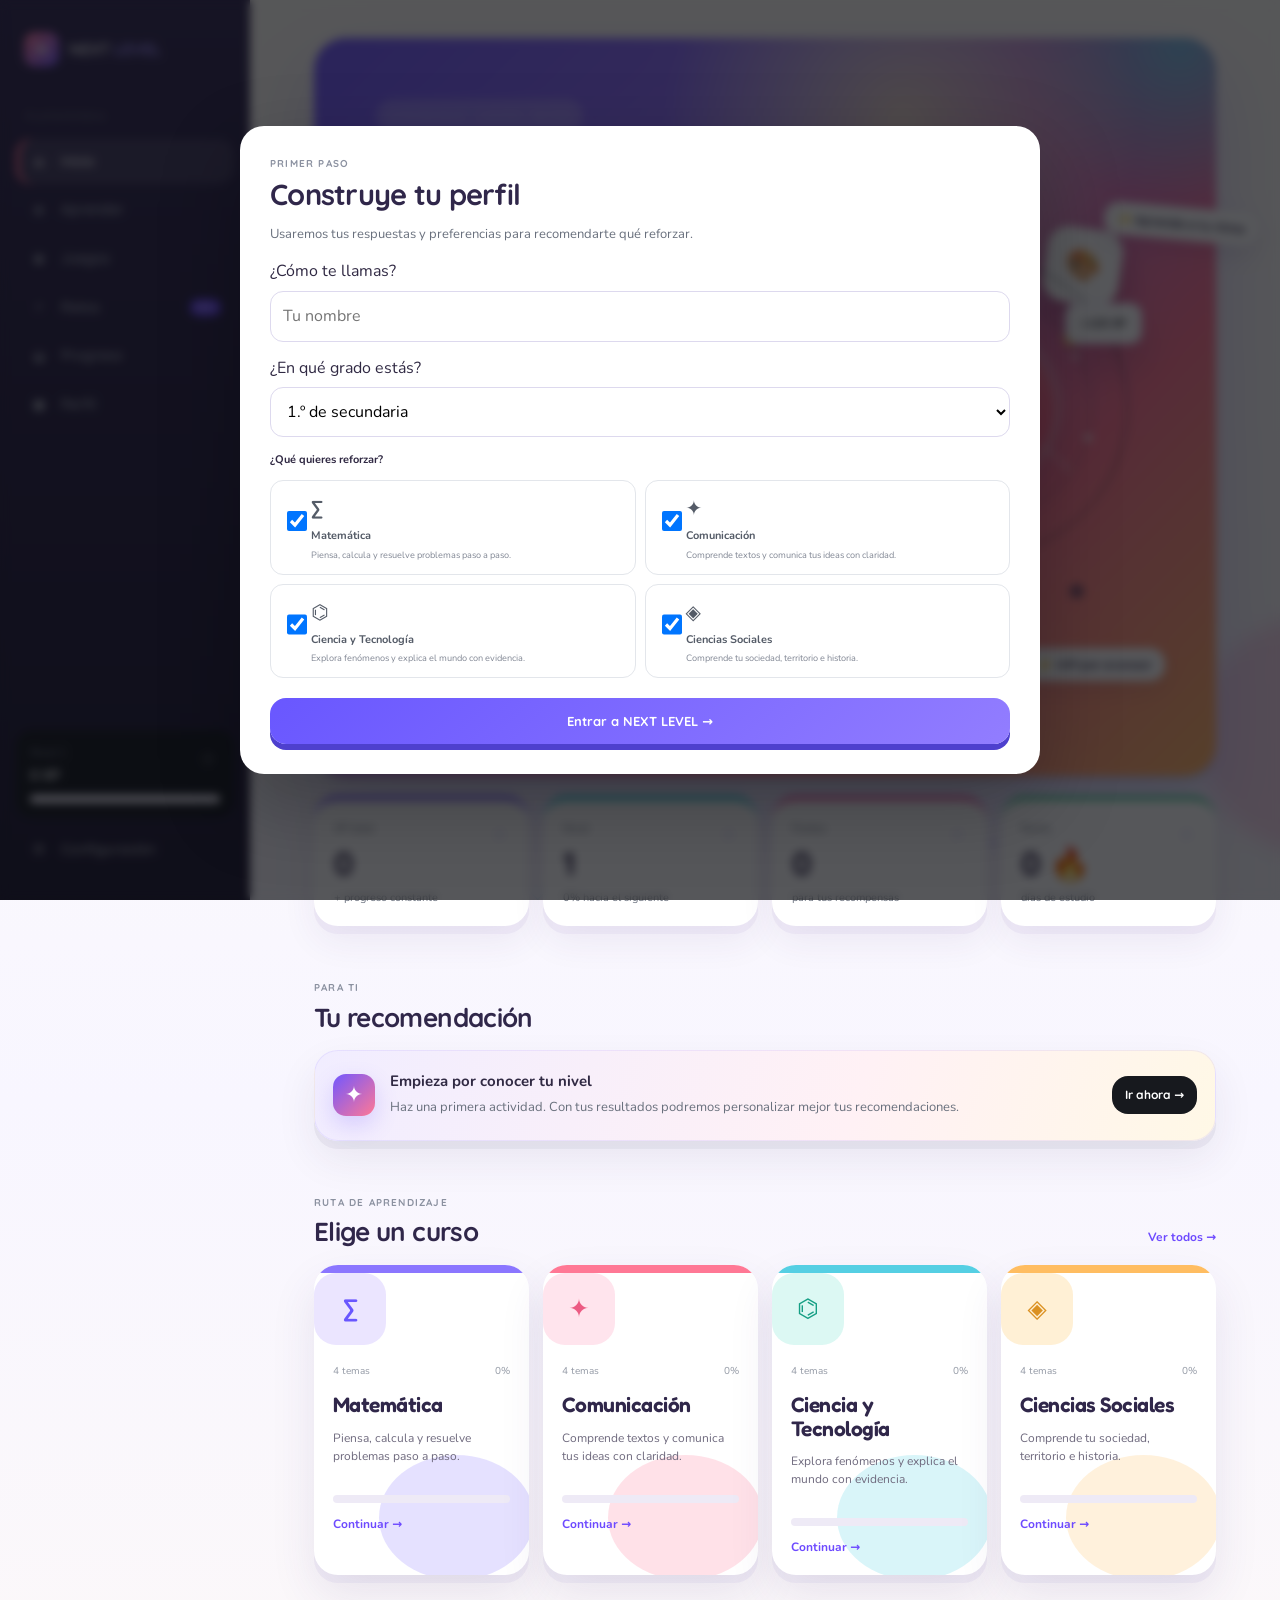
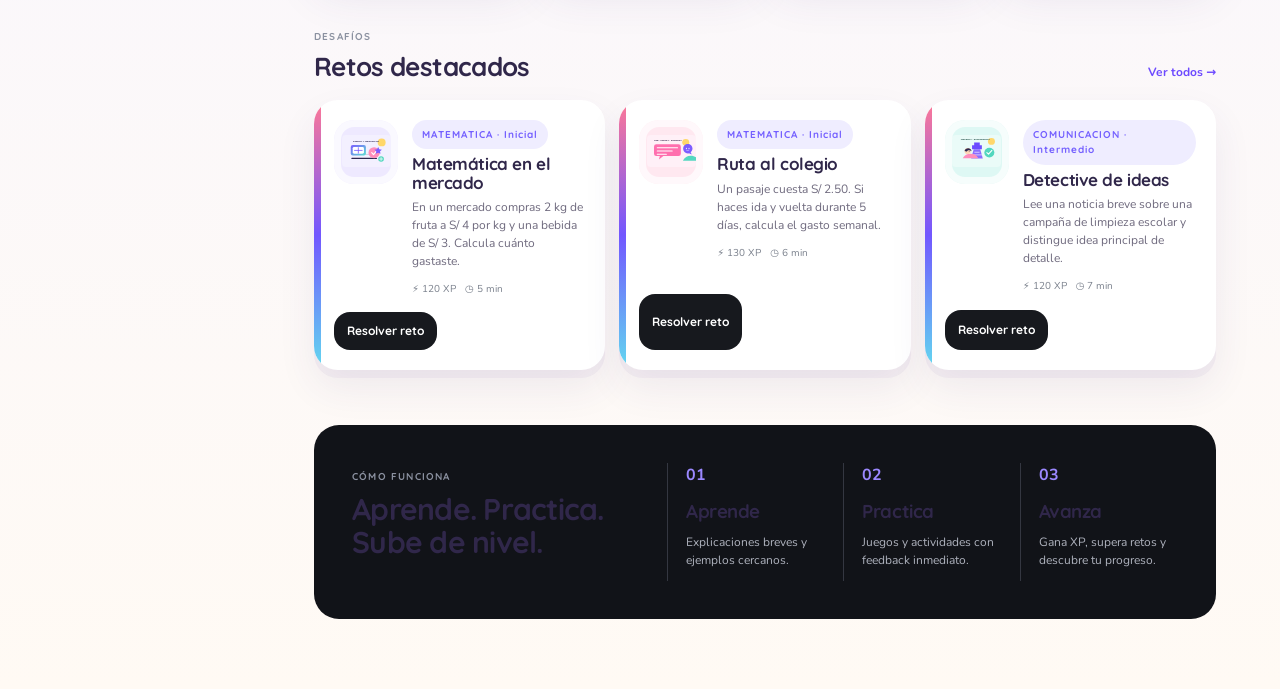
==== commit d48f7e9b: "fix: enable runtime quality checks on home" ====
--- a/index.html
+++ b/index.html
@@ -1 +1 @@
-<!doctype html><html lang="es"><head><meta charset="utf-8"><meta name="viewport" content="width=device-width, initial-scale=1.0"><meta name="description" content="NEXT LEVEL — plataforma educativa para preparar el paso de primaria a secundaria mediante aprendizaje, juegos y retos contextualizados."><title>NEXT LEVEL | Tu siguiente nivel empieza aquí</title><link rel="stylesheet" href="css/style.css"><link rel="stylesheet" href="css/components.css"><link rel="stylesheet" href="css/responsive.css"><link rel="stylesheet" href="css/friendly.css"><link rel="stylesheet" href="css/enhance.css"></head><body data-page="home"><div id="app"></div><script src="data/cursos.js"></script><script src="data/preguntas.js"></script><script src="data/retos.js"></script><script src="data/insignias.js"></script><script src="js/storage.js"></script><script src="js/app.js"></script><script src="js/enhance.js"></script></body></html>+<!doctype html><html lang="es"><head><meta charset="utf-8"><meta name="viewport" content="width=device-width, initial-scale=1.0"><meta name="description" content="NEXT LEVEL — plataforma educativa para preparar el paso de primaria a secundaria mediante aprendizaje, juegos y retos contextualizados."><title>NEXT LEVEL | Tu siguiente nivel empieza aquí</title><link rel="stylesheet" href="css/style.css"><link rel="stylesheet" href="css/components.css"><link rel="stylesheet" href="css/responsive.css"><link rel="stylesheet" href="css/friendly.css"><link rel="stylesheet" href="css/enhance.css"></head><body data-page="home"><div id="app"></div><script src="data/cursos.js"></script><script src="data/preguntas.js"></script><script src="data/retos.js"></script><script src="data/insignias.js"></script><script src="js/storage.js"></script><script src="js/app.js"></script><script src="js/enhance.js"></script><script src="js/quality.js"></script></body></html>
--- a/css/enhance.css
+++ b/css/enhance.css
@@ -1,28 +1,25 @@
-/* NEXT LEVEL — motion, visual storytelling and playful interaction layer */
+@import url('https://fonts.googleapis.com/css2?family=Fredoka:wght@500;600;700&family=Nunito:wght@400;500;600;700;800;900&display=swap');
+/* NEXT LEVEL — motion, visual storytelling and app-like interaction */
 :root{--nl-lilac:#8b7cff;--nl-coral:#ff708f;--nl-sky:#59d7ee;--nl-mint:#62dfbc;--nl-sun:#ffd86b;--nl-cream:#fffaf1;--nl-ink2:#322b4c}
+body{font-family:'Nunito',system-ui,sans-serif!important;color:var(--nl-ink2)!important;background-color:var(--nl-cream)!important;background-image:radial-gradient(circle at 5% 7%,rgba(255,216,107,.30) 0 7%,transparent 23%),radial-gradient(circle at 96% 16%,rgba(89,215,238,.18) 0 7%,transparent 22%),radial-gradient(circle at 82% 88%,rgba(255,112,143,.15) 0 6%,transparent 21%)!important}h1,h2,h3,h4,.topbar h1,.hero h1,.course-body h3,.course-heading h2,.lesson-content h3,.game-hero h2,.challenge-banner h2,.progress-hero h2,.profile-hero h2,.mode-card h3{font-family:'Fredoka','Nunito',sans-serif!important;font-weight:600!important;letter-spacing:-.025em!important;line-height:1.1!important}button,input,select,textarea{font-family:'Nunito',system-ui,sans-serif!important}
 .nl-scroll-progress{position:fixed;left:0;top:0;width:100%;height:4px;background:linear-gradient(90deg,#6957ff,#ff6f91,#ffd45c,#59d9b4);transform-origin:left center;transform:scaleX(0);z-index:9999;pointer-events:none}
-.nl-particles{position:fixed;inset:0;z-index:-1;pointer-events:none;overflow:hidden}.nl-particles span{position:absolute;left:var(--x);top:var(--y);font-size:var(--size);color:rgba(105,87,255,.22);animation:nlParticle var(--duration) ease-in-out var(--delay) infinite}.nl-particles span:nth-child(3n){color:rgba(255,111,145,.22)}.nl-particles span:nth-child(4n){color:rgba(69,203,234,.2)}
-@keyframes nlParticle{0%,100%{transform:translate3d(0,0,0) rotate(0);opacity:.05}25%{opacity:.5}50%{transform:translate3d(20px,-26px,0) rotate(90deg);opacity:.3}75%{opacity:.55}to{transform:translate3d(-18px,8px,0) rotate(180deg);opacity:.08}}
+.nl-particles{position:fixed;inset:0;z-index:-1;pointer-events:none;overflow:hidden}.nl-particles span{position:absolute;left:var(--x);top:var(--y);font-size:var(--size);color:rgba(105,87,255,.22);animation:nlParticle var(--duration) ease-in-out var(--delay) infinite}.nl-particles span:nth-child(3n){color:rgba(255,111,145,.22)}.nl-particles span:nth-child(4n){color:rgba(69,203,234,.2)}@keyframes nlParticle{0%,100%{transform:translate3d(0,0,0) rotate(0);opacity:.05}25%{opacity:.5}50%{transform:translate3d(20px,-26px,0) rotate(90deg);opacity:.3}75%{opacity:.55}to{transform:translate3d(-18px,8px,0) rotate(180deg);opacity:.08}}
 .nl-reveal{opacity:0;transform:translateY(22px) scale(.985);transition:opacity .6s ease var(--reveal-delay),transform .6s cubic-bezier(.2,.8,.2,1) var(--reveal-delay)}.nl-reveal.nl-visible{opacity:1;transform:none}
 .nl-tilting{transform:perspective(700px) rotateX(var(--rx,0deg)) rotateY(var(--ry,0deg)) translateY(-6px)!important;transition:transform .08s linear!important}
-.btn,.filter,.nav-item,.course-card,.challenge-card,.mode-card{position:relative;overflow:hidden}.nl-ripple{position:absolute;border-radius:50%;background:rgba(255,255,255,.38);transform:scale(0);animation:nlRipple .55s ease-out;pointer-events:none}.btn.ghost .nl-ripple,.filter .nl-ripple{background:rgba(105,87,255,.16)}@keyframes nlRipple{to{transform:scale(1);opacity:0}}
-/* Make the interface feel like an app, not a document. */
+.btn,.filter,.nav-item,.course-card,.challenge-card,.mode-card{position:relative;overflow:hidden}.nl-ripple{position:absolute;border-radius:50%;background:rgba(255,255,255,.38);transform:scale(0);animation:nlRipple .55s ease-out;pointer-events:none;z-index:4}.btn.ghost .nl-ripple,.filter .nl-ripple{background:rgba(105,87,255,.16)}@keyframes nlRipple{to{transform:scale(1);opacity:0}}
 .sidebar .mini-level{position:relative;overflow:hidden}.sidebar .mini-level:after{content:'✦';position:absolute;right:13px;top:8px;font-size:30px;color:rgba(255,255,255,.12);animation:nlPulse 2.8s ease-in-out infinite}.brand-mark{animation:nlBrand 4s ease-in-out infinite}@keyframes nlBrand{0%,100%{transform:rotate(0) scale(1)}50%{transform:rotate(-4deg) scale(1.04)}}@keyframes nlPulse{50%{transform:scale(1.18) rotate(12deg);opacity:.55}}
-/* Friendly progress language */
-.stat-card strong,.big-level strong{font-variant-numeric:tabular-nums}.progress i{position:relative;overflow:hidden}.progress i:after{content:'';position:absolute;inset:0;background:linear-gradient(110deg,transparent 0 35%,rgba(255,255,255,.42) 48%,transparent 61%);animation:nlShimmer 2.2s linear infinite}@keyframes nlShimmer{from{transform:translateX(-110%)}to{transform:translateX(110%)}}
-/* Decorative illustration plates for subject cards */
-.course-card:has(.course-icon),.challenge-card:has(.challenge-icon){isolation:isolate}.course-card:nth-child(1){--accent:#7b65ff}.course-card:nth-child(2){--accent:#ff6f91}.course-card:nth-child(3){--accent:#36cdb2}.course-card:nth-child(4){--accent:#f2ae3a}.course-card:before{background:var(--accent,#6957ff)!important}.course-card:after{transition:transform .35s ease,opacity .35s ease}.course-card:hover:after{transform:scale(1.08) rotate(-3deg);opacity:.34!important}
-.challenge-card:hover .challenge-icon{transform:rotate(-4deg) scale(1.07)}.challenge-icon{transition:transform .25s cubic-bezier(.2,.8,.2,1)}
-/* Hero feels alive */
-.hero-copy .pill{animation:nlPill 3s ease-in-out infinite}.hero-note span{display:inline-block;animation:nlWave 2.2s ease-in-out infinite}@keyframes nlPill{50%{transform:translateY(-2px)}}@keyframes nlWave{0%,100%{transform:translateX(0)}50%{transform:translateX(5px)}}
-.level-orbit .orbit-ring{border-style:dashed;animation:spin 18s linear infinite}.orbit-card{animation:nlFloatCard 4s ease-in-out infinite}.card-b{animation-delay:-1.7s}.card-a{animation-delay:-.5s}@keyframes nlFloatCard{0%,100%{transform:translateY(0) rotate(var(--r,0deg))}50%{transform:translateY(-8px) rotate(var(--r,0deg))}}
-/* Learning content gets friendly section markers */
+.progress i{position:relative;overflow:hidden}.progress i:after{content:'';position:absolute;inset:0;background:linear-gradient(110deg,transparent 0 35%,rgba(255,255,255,.48) 48%,transparent 61%);animation:nlShimmer 2.2s linear infinite}@keyframes nlShimmer{from{transform:translateX(-110%)}to{transform:translateX(110%)}}
+.course-card:has(.course-icon),.challenge-card:has(.challenge-icon){isolation:isolate}.course-card:nth-child(1){--accent:#7b65ff}.course-card:nth-child(2){--accent:#ff6f91}.course-card:nth-child(3){--accent:#36cdb2}.course-card:nth-child(4){--accent:#f2ae3a}.course-card:before{background:var(--accent,#6957ff)!important}.course-card:after{transition:transform .35s ease,opacity .35s ease}.course-card:hover:after{transform:scale(1.08) rotate(-3deg);opacity:.34!important}.challenge-card:hover .challenge-icon{transform:rotate(-4deg) scale(1.07)}.challenge-icon{transition:transform .25s cubic-bezier(.2,.8,.2,1)}
+.hero-copy .pill{animation:nlPill 3s ease-in-out infinite}.hero-note span{display:inline-block;animation:nlWave 2.2s ease-in-out infinite}@keyframes nlPill{50%{transform:translateY(-2px)}}@keyframes nlWave{0%,100%{transform:translateX(0)}50%{transform:translateX(5px)}}.level-orbit .orbit-ring{border-style:dashed;animation:spin 18s linear infinite}.orbit-card{animation:nlFloatCard 4s ease-in-out infinite}.card-b{animation-delay:-1.7s}.card-a{animation-delay:-.5s}@keyframes nlFloatCard{0%,100%{transform:translateY(0) rotate(var(--r,0deg))}50%{transform:translateY(-8px) rotate(var(--r,0deg))}}
 .lesson-content h3{display:flex;align-items:center;gap:8px}.lesson-content h3:before{content:'✦';display:grid;place-items:center;width:25px;height:25px;border-radius:9px;background:#eee9ff;color:#6957ff;font-size:12px}.detail-box:nth-child(2) h4:before{content:'🌎 '}.example span:before{content:'💡 '}.content-section h3:before{color:var(--nl-coral)}
-/* Result feedback */
 .answer-correct,.correct,.success{animation:nlSuccess .55s cubic-bezier(.2,.8,.2,1)}@keyframes nlSuccess{0%{transform:scale(.97);box-shadow:0 0 0 0 rgba(98,223,188,.35)}50%{transform:scale(1.025);box-shadow:0 0 0 12px rgba(98,223,188,0)}100%{transform:scale(1)}}.answer-wrong,.incorrect,.error{animation:nlShake .42s ease}@keyframes nlShake{20%{transform:translateX(-7px)}40%{transform:translateX(7px)}60%{transform:translateX(-5px)}80%{transform:translateX(5px)}}
-/* Soft playful banners on secondary screens */
 .game-hero:before,.challenge-banner:before,.progress-hero:before,.profile-hero:before{content:'';position:absolute;right:4%;bottom:-48px;width:190px;height:190px;background:url('../assets/illustrations/mascot.svg') center/contain no-repeat;opacity:.24;transform:rotate(7deg);pointer-events:none;animation:nlMascot 5s ease-in-out infinite}.game-hero,.challenge-banner,.progress-hero,.profile-hero{position:relative;overflow:hidden;isolation:isolate}@keyframes nlMascot{0%,100%{transform:translateY(0) rotate(7deg)}50%{transform:translateY(-10px) rotate(1deg)}}
-/* Mobile app-like controls */
-@media(max-width:900px){.main{padding-bottom:85px}.mobile-header{box-shadow:0 7px 22px rgba(46,37,83,.15)}.mobile-header .brand-mark{width:34px;height:34px}.topbar{gap:12px}.topbar .top-actions{flex-shrink:0}.course-grid,.challenge-grid,.game-modes{align-items:stretch}}
-@media(max-width:600px){.nl-focus-badge{display:none}.nl-scroll-progress{height:3px}.hero-visual:before,.hero-visual:after{display:grid}.game-hero:before,.challenge-banner:before,.progress-hero:before,.profile-hero:before{width:125px;height:125px;right:-15px;bottom:-28px;opacity:.17}.lesson-content h3:before{width:22px;height:22px}.course-card,.challenge-card,.mode-card,.stat-card,.panel,.lesson-card{box-shadow:0 6px 0 rgba(48,39,74,.05),0 13px 30px rgba(48,39,74,.08)!important}}
-@media(prefers-reduced-motion:reduce){.nl-particles,.nl-reveal,.nl-ripple,.nl-scroll-progress{animation:none!important;transition:none!important}.nl-tilting,.course-card:hover,.challenge-card:hover,.mode-card:hover{transform:none!important}}
+/* Playful information chips */
+.eyebrow{font-family:'Nunito',sans-serif!important;font-weight:900!important;letter-spacing:.12em!important}.tag,.pill,.filter{font-weight:800!important}.streak-chip{box-shadow:0 4px 0 rgba(101,82,55,.08)}.course-heading,.lesson-objective,.lesson-concepts,.practice-box{position:relative;overflow:hidden}.course-heading:after{content:'✦';position:absolute;right:16px;top:11px;font-size:34px;opacity:.15;animation:nlPulse 3s ease-in-out infinite}
+/* Friendly compact bottom navigation is injected on mobile. */
+.nl-mobile-nav{display:none}.nl-back-top{position:fixed;right:22px;bottom:22px;width:46px;height:46px;border:0;border-radius:16px;background:linear-gradient(135deg,#6957ff,#ff708f);color:#fff;font:800 20px Nunito,sans-serif;box-shadow:0 7px 0 rgba(62,49,108,.16),0 12px 24px rgba(62,49,108,.16);opacity:0;transform:translateY(12px);pointer-events:none;transition:.25s;z-index:60}.nl-back-top.show{opacity:1;transform:none;pointer-events:auto}.nl-focus-badge{display:grid;grid-template-columns:auto auto;column-gap:7px;align-items:center;padding:6px 10px;border-radius:14px;background:#fff3c8;box-shadow:0 4px 0 rgba(77,61,45,.05);margin-right:2px}.nl-focus-badge span{grid-row:span 2;font-size:19px;color:#6957ff}.nl-focus-badge b{font:800 10px Nunito,sans-serif}.nl-focus-badge small{font:600 9px Nunito,sans-serif;color:#7d7585}
+.nl-confetti{position:fixed;inset:0;pointer-events:none;overflow:hidden;z-index:10000}.nl-confetti i{position:absolute;left:var(--x);top:-14px;width:9px;height:14px;background:var(--c);border-radius:3px;animation:nlConfetti 1.9s cubic-bezier(.2,.65,.35,1) var(--delay) forwards}@keyframes nlConfetti{to{transform:translate(var(--dx),110vh) rotate(var(--rot));opacity:0}}
+@media(max-width:900px){.main{padding-bottom:92px}.mobile-header{box-shadow:0 7px 22px rgba(46,37,83,.15)}.mobile-header .brand-mark{width:34px;height:34px}.topbar{gap:12px}.topbar .top-actions{flex-shrink:0}.nl-mobile-nav{position:fixed;display:grid;grid-template-columns:repeat(5,1fr);left:10px;right:10px;bottom:10px;height:66px;padding:6px;border-radius:22px;background:rgba(48,39,74,.95);box-shadow:0 18px 42px rgba(30,22,52,.26);backdrop-filter:blur(18px);z-index:55}.nl-mobile-nav a{display:flex;align-items:center;justify-content:center;flex-direction:column;gap:2px;border-radius:16px;color:#c7c1d7;font-family:'Nunito',sans-serif;text-decoration:none;font-weight:800}.nl-mobile-nav a span{font-size:18px;line-height:1}.nl-mobile-nav a small{font-size:9px}.nl-mobile-nav a.active{color:#fff;background:linear-gradient(135deg,#6957ff,#8f74ff);box-shadow:0 4px 0 rgba(23,18,48,.25)}}
+@media(max-width:600px){.nl-scroll-progress{height:3px}.nl-back-top{right:13px;bottom:86px;width:42px;height:42px;border-radius:14px}.nl-focus-badge{display:none}.hero-visual:before,.hero-visual:after{display:grid}.game-hero:before,.challenge-banner:before,.progress-hero:before,.profile-hero:before{width:125px;height:125px;right:-15px;bottom:-28px;opacity:.18}.lesson-content h3:before{width:22px;height:22px}.course-card,.challenge-card,.mode-card,.stat-card,.panel,.lesson-card{box-shadow:0 6px 0 rgba(48,39,74,.05),0 13px 30px rgba(48,39,74,.08)!important}.nl-mobile-nav{left:7px;right:7px;bottom:7px}.nl-mobile-nav a span{font-size:17px}.nl-mobile-nav a small{font-size:8px}}
+@media(max-width:380px){.nl-mobile-nav{height:62px}.nl-mobile-nav a span{font-size:16px}.nl-mobile-nav a small{font-size:7.5px}}
+@media(prefers-reduced-motion:reduce){.nl-particles,.nl-reveal,.nl-ripple,.nl-confetti,.nl-scroll-progress{animation:none!important;transition:none!important}.nl-tilting,.course-card:hover,.challenge-card:hover,.mode-card:hover{transform:none!important}}
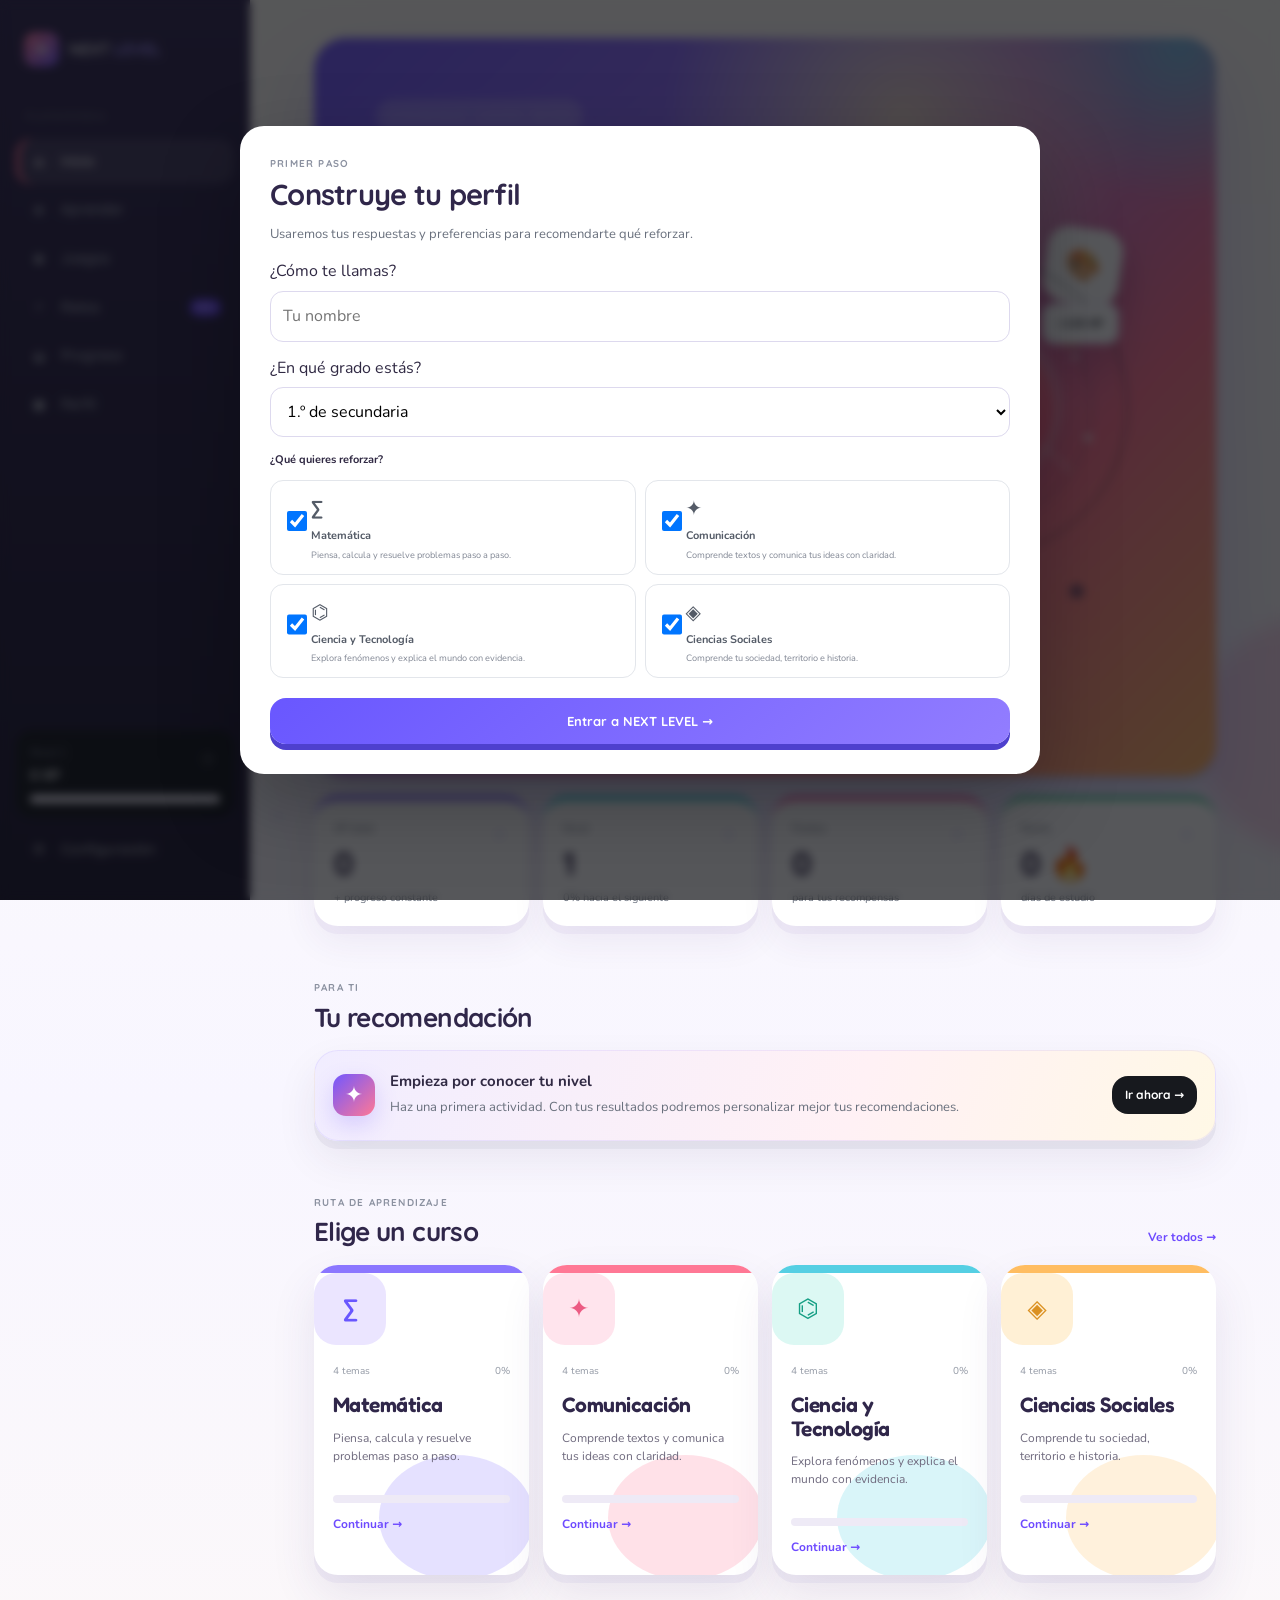
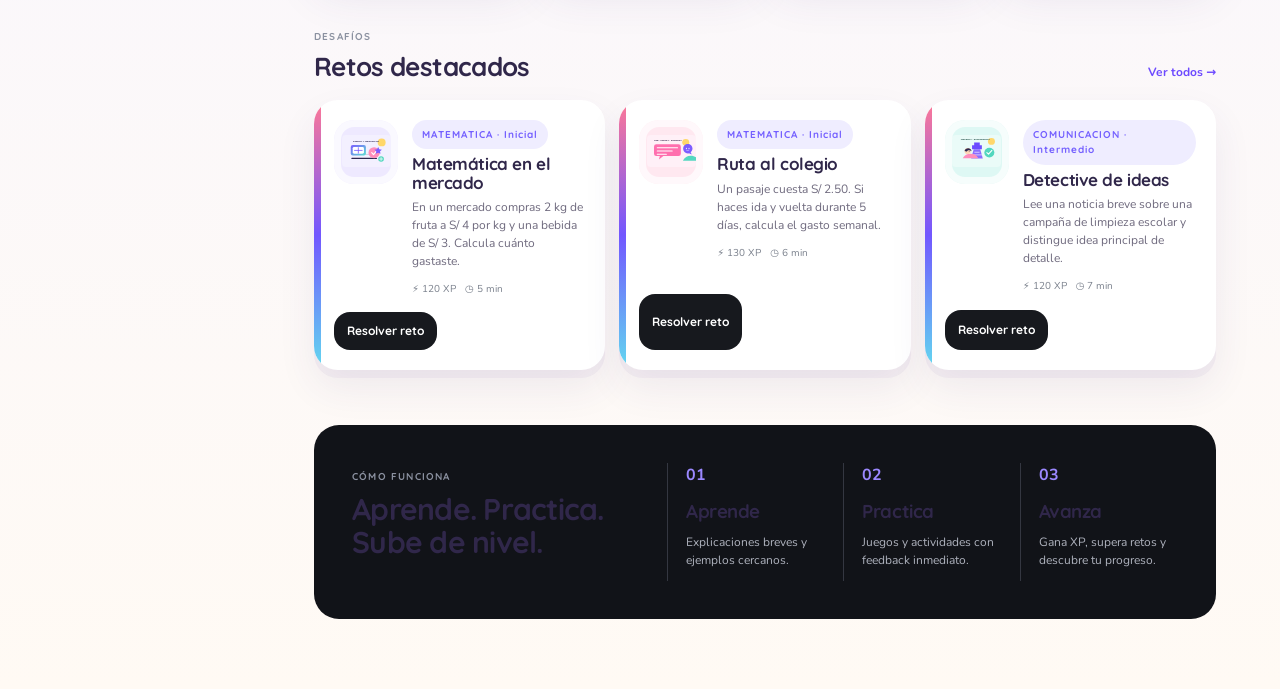
==== commit 1f45986b: "fix: harden home responsive layout" ====
--- a/index.html
+++ b/index.html
@@ -1 +1 @@
-<!doctype html><html lang="es"><head><meta charset="utf-8"><meta name="viewport" content="width=device-width, initial-scale=1.0"><meta name="description" content="NEXT LEVEL — plataforma educativa para preparar el paso de primaria a secundaria mediante aprendizaje, juegos y retos contextualizados."><title>NEXT LEVEL | Tu siguiente nivel empieza aquí</title><link rel="stylesheet" href="css/style.css"><link rel="stylesheet" href="css/components.css"><link rel="stylesheet" href="css/responsive.css"><link rel="stylesheet" href="css/friendly.css"><link rel="stylesheet" href="css/enhance.css"></head><body data-page="home"><div id="app"></div><script src="data/cursos.js"></script><script src="data/preguntas.js"></script><script src="data/retos.js"></script><script src="data/insignias.js"></script><script src="js/storage.js"></script><script src="js/app.js"></script><script src="js/enhance.js"></script><script src="js/quality.js"></script></body></html>+<!doctype html><html lang="es"><head><meta charset="utf-8"><meta name="viewport" content="width=device-width, initial-scale=1.0"><meta name="description" content="NEXT LEVEL — plataforma educativa para preparar el paso de primaria a secundaria mediante aprendizaje, juegos y retos contextualizados."><title>NEXT LEVEL | Tu siguiente nivel empieza aquí</title><link rel="stylesheet" href="css/style.css"><link rel="stylesheet" href="css/components.css"><link rel="stylesheet" href="css/responsive.css"><link rel="stylesheet" href="css/friendly.css"><link rel="stylesheet" href="css/enhance.css"></head><body data-page="home"><div id="app"></div><script src="data/cursos.js"></script><script src="data/preguntas.js"></script><script src="data/retos.js"></script><script src="data/insignias.js"></script><script src="js/storage.js"></script><script src="js/app.js"></script><script src="js/enhance.js"></script><script src="js/quality.js"></script><script src="js/site-stability-v2.js"></script></body></html>
--- a/css/responsive.css
+++ b/css/responsive.css
@@ -1,6 +1,11 @@
-@media(max-width:1200px){.course-grid{grid-template-columns:repeat(2,1fr)}.challenge-grid,.challenge-grid.full{grid-template-columns:repeat(2,1fr)}.game-modes{grid-template-columns:repeat(3,1fr)}.badge-grid{grid-template-columns:repeat(2,1fr)}}
-@media(max-width:900px){.sidebar{transform:translateX(-100%);transition:.25s}.sidebar.open{transform:none}.mobile-header{height:64px;background:#111318;color:white;display:flex;align-items:center;justify-content:space-between;padding:0 18px;position:sticky;top:0;z-index:40}.mobile-header .brand{padding:0}.icon-btn{background:transparent;color:white;border:0;font-size:24px}.main{margin-left:0;width:100%;padding:25px 20px 55px}.hero{grid-template-columns:1fr;min-height:auto;padding:45px 30px}.hero-visual{height:300px}.stats-grid{grid-template-columns:repeat(2,1fr)}.how{grid-template-columns:1fr}.profile-grid,.two-col{grid-template-columns:1fr}.lesson-grid{grid-template-columns:1fr}.course-heading{grid-template-columns:auto 1fr}.course-heading>strong{grid-column:2}.game-hero,.challenge-banner,.progress-hero{align-items:flex-start;flex-direction:column}.game-modes{grid-template-columns:repeat(2,1fr)}}
-@media(max-width:600px){.main{padding:20px 14px 45px}.topbar h1{font-size:28px}.top-actions .streak-chip{display:none}.hero{border-radius:22px;padding:35px 22px}.hero h1{font-size:43px}.hero-visual{transform:scale(.82);margin:-15px 0}.stats-grid{gap:9px}.stat-card{padding:15px}.stat-card strong{font-size:23px}.course-grid,.challenge-grid,.challenge-grid.full,.game-modes{grid-template-columns:1fr}.course-card p{min-height:auto}.how{padding:25px 20px}.steps{grid-template-columns:1fr}.steps>div{border-left:0;border-top:1px solid #343741;padding:15px 0}.recommendation{align-items:flex-start;flex-wrap:wrap}.recommendation .btn{margin-left:57px}.course-heading{padding:17px}.lesson-card{padding:15px}.context{display:block}.context span{display:block;margin-top:5px}.check-grid,.explain-grid,.answer-grid{grid-template-columns:1fr}.modal-card,.game-modal,.result-card{padding:22px;border-radius:20px}.modal-footer{gap:10px;align-items:flex-start;flex-direction:column}.modal-footer .btn{width:100%}.history-item{grid-template-columns:1fr auto}.history-item small,.history-item time{grid-column:1/-1}.badge-grid{grid-template-columns:1fr}.mini-stats{grid-template-columns:repeat(2,1fr)}.profile-hero{align-items:flex-start;flex-wrap:wrap;padding:22px}.profile-hero .btn{margin-left:0}.summary-card{grid-template-columns:1fr 1fr}.progress-hero{padding:22px}.big-level{width:100%;min-width:0}.challenge-card{grid-template-columns:auto 1fr}.challenge-card>.btn{grid-column:2;width:100%}.hero-actions{width:100%}.hero-actions .btn{flex:1}.game-stat,.challenge-count{width:100%}}
+@media(max-width:1200px){.course-grid{grid-template-columns:repeat(2,minmax(0,1fr))}.challenge-grid,.challenge-grid.full{grid-template-columns:repeat(2,minmax(0,1fr))}.game-modes{grid-template-columns:repeat(3,minmax(0,1fr))}.badge-grid{grid-template-columns:repeat(2,minmax(0,1fr))}}
+@media(max-width:900px){.sidebar{transform:translateX(-100%);transition:.25s}.sidebar.open{transform:none}.mobile-header{height:64px;background:#111318;color:white;display:flex;align-items:center;justify-content:space-between;padding:0 18px;position:sticky;top:0;z-index:40}.mobile-header .brand{padding:0}.icon-btn{background:transparent;color:white;border:0;font-size:24px}.main{margin-left:0;width:100%;max-width:100%;padding:25px 20px 55px;min-width:0}.hero{grid-template-columns:1fr;min-height:auto;padding:45px 30px}.hero-visual{height:300px}.stats-grid{grid-template-columns:repeat(2,minmax(0,1fr))}.how{grid-template-columns:1fr}.profile-grid,.two-col{grid-template-columns:1fr}.lesson-grid{grid-template-columns:1fr}.course-heading{grid-template-columns:auto 1fr}.course-heading>strong{grid-column:2}.game-hero,.challenge-banner,.progress-hero{align-items:flex-start;flex-direction:column}.game-modes{grid-template-columns:repeat(2,minmax(0,1fr))}}
+@media(max-width:600px){.main{padding:20px 14px 92px}.topbar h1{font-size:28px}.top-actions .streak-chip{display:none}.hero{border-radius:22px;padding:35px 22px}.hero h1{font-size:43px}.hero-visual{transform:none;margin:-15px 0;max-width:100%;overflow:hidden}.stats-grid{gap:9px}.stat-card{padding:15px;min-width:0}.stat-card strong{font-size:23px}.course-grid,.challenge-grid,.challenge-grid.full,.game-modes{grid-template-columns:1fr}.course-card p{min-height:auto}.how{padding:25px 20px}.steps{grid-template-columns:1fr}.steps>div{border-left:0;border-top:1px solid #343741;padding:15px 0}.recommendation{align-items:flex-start;flex-wrap:wrap}.recommendation .btn{margin-left:0}.course-heading{padding:17px}.lesson-card{padding:15px}.context{display:block}.context span{display:block;margin-top:5px}.check-grid,.explain-grid,.answer-grid{grid-template-columns:1fr}.modal-card,.game-modal,.result-card{padding:22px;border-radius:20px;max-width:100%;box-sizing:border-box}.modal-footer{gap:10px;align-items:flex-start;flex-direction:column}.modal-footer .btn{width:100%}.history-item{grid-template-columns:1fr auto}.history-item small,.history-item time{grid-column:1/-1}.badge-grid{grid-template-columns:1fr}.mini-stats{grid-template-columns:repeat(2,minmax(0,1fr))}.profile-hero{align-items:flex-start;flex-wrap:wrap;padding:22px}.profile-hero .btn{margin-left:0}.summary-card{grid-template-columns:1fr 1fr}.progress-hero{padding:22px}.big-level{width:100%;min-width:0}.challenge-card{grid-template-columns:auto 1fr}.challenge-card>.btn{grid-column:2;width:100%}.hero-actions{width:100%;flex-wrap:wrap}.hero-actions .btn{flex:1;min-width:min(150px,100%)}.game-stat,.challenge-count{width:100%}}
 @media(max-width:380px){.main{padding-left:10px;padding-right:10px}.hero h1{font-size:37px}.topbar h1{font-size:25px}.stats-grid{grid-template-columns:1fr 1fr}.stat-card strong{font-size:20px}.lesson-card{grid-template-columns:1fr}.lesson-number{display:none}}
 @media(max-width:900px){.lesson-layout{grid-template-columns:1fr}.lesson-sidebar{order:-1}.sticky{position:static}.challenge-detail-grid{grid-template-columns:1fr}.lesson-hero,.challenge-detail-hero{padding:26px}.lesson-hero-icon{width:82px;height:82px;font-size:2.7rem}.concept-strip.large{grid-template-columns:1fr}}
 @media(max-width:600px){.lesson-hero,.challenge-detail-hero{display:block}.lesson-hero-icon,.challenge-detail-hero>.challenge-big-icon{margin-top:20px}.lesson-complete{align-items:stretch;flex-direction:column}.lesson-navigation{flex-direction:column}.lesson-navigation .btn{width:100%;text-align:center}.content-section{padding:21px}.lesson-breadcrumb{flex-wrap:wrap}.lesson-meta-large{gap:7px}}
+
+/* Estabilización responsive: evita reducción artificial, desbordes y elementos demasiado pequeños. */
+html{overflow-x:hidden}body{min-width:0;overflow-x:hidden}.main,.topbar,.hero,.course-grid,.challenge-grid,.game-modes,.profile-grid,.two-col,.lesson-grid,.section,.panel{min-width:0;max-width:100%;box-sizing:border-box}.main>*{max-width:100%}img,svg,video,canvas{max-width:100%;height:auto}.btn,button,input,select,textarea{max-width:100%;box-sizing:border-box}.topbar h1,.hero h1,.course-card h3,.challenge-card h3,.lesson-card h3,.panel h2{overflow-wrap:anywhere}.nl-mobile-nav{max-width:100vw;box-sizing:border-box}.modal-backdrop,.game-modal{overflow:auto}.modal-card,.game-modal>*,.result-card{width:min(100%,960px);box-sizing:border-box}
+@media(orientation:landscape) and (max-height:600px){.mobile-header{height:52px}.main{padding-top:14px;padding-bottom:70px}.hero{padding:24px}.hero-visual{height:220px;transform:none}.nl-mobile-nav{padding-bottom:max(4px,env(safe-area-inset-bottom))}.modal-backdrop,.game-modal{padding:8px}.modal-card,.game-modal>*{max-height:96dvh;overflow:auto}}
+@media(prefers-reduced-motion:reduce){*,*::before,*::after{scroll-behavior:auto!important;animation-duration:.001ms!important;animation-iteration-count:1!important;transition-duration:.001ms!important}}
--- a/css/enhance.css
+++ b/css/enhance.css
@@ -1,24 +1,16 @@
 @import url('https://fonts.googleapis.com/css2?family=Fredoka:wght@500;600;700&family=Nunito:wght@400;500;600;700;800;900&display=swap');
-/* NEXT LEVEL — motion, visual storytelling and app-like interaction */
 :root{--nl-lilac:#8b7cff;--nl-coral:#ff708f;--nl-sky:#59d7ee;--nl-mint:#62dfbc;--nl-sun:#ffd86b;--nl-cream:#fffaf1;--nl-ink2:#322b4c}
 body{font-family:'Nunito',system-ui,sans-serif!important;color:var(--nl-ink2)!important;background-color:var(--nl-cream)!important;background-image:radial-gradient(circle at 5% 7%,rgba(255,216,107,.30) 0 7%,transparent 23%),radial-gradient(circle at 96% 16%,rgba(89,215,238,.18) 0 7%,transparent 22%),radial-gradient(circle at 82% 88%,rgba(255,112,143,.15) 0 6%,transparent 21%)!important}h1,h2,h3,h4,.topbar h1,.hero h1,.course-body h3,.course-heading h2,.lesson-content h3,.game-hero h2,.challenge-banner h2,.progress-hero h2,.profile-hero h2,.mode-card h3{font-family:'Fredoka','Nunito',sans-serif!important;font-weight:600!important;letter-spacing:-.025em!important;line-height:1.1!important}button,input,select,textarea{font-family:'Nunito',system-ui,sans-serif!important}
-.nl-scroll-progress{position:fixed;left:0;top:0;width:100%;height:4px;background:linear-gradient(90deg,#6957ff,#ff6f91,#ffd45c,#59d9b4);transform-origin:left center;transform:scaleX(0);z-index:9999;pointer-events:none}
-.nl-particles{position:fixed;inset:0;z-index:-1;pointer-events:none;overflow:hidden}.nl-particles span{position:absolute;left:var(--x);top:var(--y);font-size:var(--size);color:rgba(105,87,255,.22);animation:nlParticle var(--duration) ease-in-out var(--delay) infinite}.nl-particles span:nth-child(3n){color:rgba(255,111,145,.22)}.nl-particles span:nth-child(4n){color:rgba(69,203,234,.2)}@keyframes nlParticle{0%,100%{transform:translate3d(0,0,0) rotate(0);opacity:.05}25%{opacity:.5}50%{transform:translate3d(20px,-26px,0) rotate(90deg);opacity:.3}75%{opacity:.55}to{transform:translate3d(-18px,8px,0) rotate(180deg);opacity:.08}}
-.nl-reveal{opacity:0;transform:translateY(22px) scale(.985);transition:opacity .6s ease var(--reveal-delay),transform .6s cubic-bezier(.2,.8,.2,1) var(--reveal-delay)}.nl-reveal.nl-visible{opacity:1;transform:none}
-.nl-tilting{transform:perspective(700px) rotateX(var(--rx,0deg)) rotateY(var(--ry,0deg)) translateY(-6px)!important;transition:transform .08s linear!important}
-.btn,.filter,.nav-item,.course-card,.challenge-card,.mode-card{position:relative;overflow:hidden}.nl-ripple{position:absolute;border-radius:50%;background:rgba(255,255,255,.38);transform:scale(0);animation:nlRipple .55s ease-out;pointer-events:none;z-index:4}.btn.ghost .nl-ripple,.filter .nl-ripple{background:rgba(105,87,255,.16)}@keyframes nlRipple{to{transform:scale(1);opacity:0}}
-.sidebar .mini-level{position:relative;overflow:hidden}.sidebar .mini-level:after{content:'✦';position:absolute;right:13px;top:8px;font-size:30px;color:rgba(255,255,255,.12);animation:nlPulse 2.8s ease-in-out infinite}.brand-mark{animation:nlBrand 4s ease-in-out infinite}@keyframes nlBrand{0%,100%{transform:rotate(0) scale(1)}50%{transform:rotate(-4deg) scale(1.04)}}@keyframes nlPulse{50%{transform:scale(1.18) rotate(12deg);opacity:.55}}
-.progress i{position:relative;overflow:hidden}.progress i:after{content:'';position:absolute;inset:0;background:linear-gradient(110deg,transparent 0 35%,rgba(255,255,255,.48) 48%,transparent 61%);animation:nlShimmer 2.2s linear infinite}@keyframes nlShimmer{from{transform:translateX(-110%)}to{transform:translateX(110%)}}
-.course-card:has(.course-icon),.challenge-card:has(.challenge-icon){isolation:isolate}.course-card:nth-child(1){--accent:#7b65ff}.course-card:nth-child(2){--accent:#ff6f91}.course-card:nth-child(3){--accent:#36cdb2}.course-card:nth-child(4){--accent:#f2ae3a}.course-card:before{background:var(--accent,#6957ff)!important}.course-card:after{transition:transform .35s ease,opacity .35s ease}.course-card:hover:after{transform:scale(1.08) rotate(-3deg);opacity:.34!important}.challenge-card:hover .challenge-icon{transform:rotate(-4deg) scale(1.07)}.challenge-icon{transition:transform .25s cubic-bezier(.2,.8,.2,1)}
-.hero-copy .pill{animation:nlPill 3s ease-in-out infinite}.hero-note span{display:inline-block;animation:nlWave 2.2s ease-in-out infinite}@keyframes nlPill{50%{transform:translateY(-2px)}}@keyframes nlWave{0%,100%{transform:translateX(0)}50%{transform:translateX(5px)}}.level-orbit .orbit-ring{border-style:dashed;animation:spin 18s linear infinite}.orbit-card{animation:nlFloatCard 4s ease-in-out infinite}.card-b{animation-delay:-1.7s}.card-a{animation-delay:-.5s}@keyframes nlFloatCard{0%,100%{transform:translateY(0) rotate(var(--r,0deg))}50%{transform:translateY(-8px) rotate(var(--r,0deg))}}
-.lesson-content h3{display:flex;align-items:center;gap:8px}.lesson-content h3:before{content:'✦';display:grid;place-items:center;width:25px;height:25px;border-radius:9px;background:#eee9ff;color:#6957ff;font-size:12px}.detail-box:nth-child(2) h4:before{content:'🌎 '}.example span:before{content:'💡 '}.content-section h3:before{color:var(--nl-coral)}
-.answer-correct,.correct,.success{animation:nlSuccess .55s cubic-bezier(.2,.8,.2,1)}@keyframes nlSuccess{0%{transform:scale(.97);box-shadow:0 0 0 0 rgba(98,223,188,.35)}50%{transform:scale(1.025);box-shadow:0 0 0 12px rgba(98,223,188,0)}100%{transform:scale(1)}}.answer-wrong,.incorrect,.error{animation:nlShake .42s ease}@keyframes nlShake{20%{transform:translateX(-7px)}40%{transform:translateX(7px)}60%{transform:translateX(-5px)}80%{transform:translateX(5px)}}
-.game-hero:before,.challenge-banner:before,.progress-hero:before,.profile-hero:before{content:'';position:absolute;right:4%;bottom:-48px;width:190px;height:190px;background:url('../assets/illustrations/mascot.svg') center/contain no-repeat;opacity:.24;transform:rotate(7deg);pointer-events:none;animation:nlMascot 5s ease-in-out infinite}.game-hero,.challenge-banner,.progress-hero,.profile-hero{position:relative;overflow:hidden;isolation:isolate}@keyframes nlMascot{0%,100%{transform:translateY(0) rotate(7deg)}50%{transform:translateY(-10px) rotate(1deg)}}
-/* Playful information chips */
-.eyebrow{font-family:'Nunito',sans-serif!important;font-weight:900!important;letter-spacing:.12em!important}.tag,.pill,.filter{font-weight:800!important}.streak-chip{box-shadow:0 4px 0 rgba(101,82,55,.08)}.course-heading,.lesson-objective,.lesson-concepts,.practice-box{position:relative;overflow:hidden}.course-heading:after{content:'✦';position:absolute;right:16px;top:11px;font-size:34px;opacity:.15;animation:nlPulse 3s ease-in-out infinite}
-/* Friendly compact bottom navigation is injected on mobile. */
-.nl-mobile-nav{display:none}.nl-back-top{position:fixed;right:22px;bottom:22px;width:46px;height:46px;border:0;border-radius:16px;background:linear-gradient(135deg,#6957ff,#ff708f);color:#fff;font:800 20px Nunito,sans-serif;box-shadow:0 7px 0 rgba(62,49,108,.16),0 12px 24px rgba(62,49,108,.16);opacity:0;transform:translateY(12px);pointer-events:none;transition:.25s;z-index:60}.nl-back-top.show{opacity:1;transform:none;pointer-events:auto}.nl-focus-badge{display:grid;grid-template-columns:auto auto;column-gap:7px;align-items:center;padding:6px 10px;border-radius:14px;background:#fff3c8;box-shadow:0 4px 0 rgba(77,61,45,.05);margin-right:2px}.nl-focus-badge span{grid-row:span 2;font-size:19px;color:#6957ff}.nl-focus-badge b{font:800 10px Nunito,sans-serif}.nl-focus-badge small{font:600 9px Nunito,sans-serif;color:#7d7585}
-.nl-confetti{position:fixed;inset:0;pointer-events:none;overflow:hidden;z-index:10000}.nl-confetti i{position:absolute;left:var(--x);top:-14px;width:9px;height:14px;background:var(--c);border-radius:3px;animation:nlConfetti 1.9s cubic-bezier(.2,.65,.35,1) var(--delay) forwards}@keyframes nlConfetti{to{transform:translate(var(--dx),110vh) rotate(var(--rot));opacity:0}}
+.nl-scroll-progress{position:fixed;left:0;top:0;width:100%;height:4px;background:linear-gradient(90deg,#6957ff,#ff6f91,#ffd45c,#59d9b4);transform-origin:left center;transform:scaleX(0);z-index:9999;pointer-events:none}.nl-particles{position:fixed;inset:0;z-index:-1;pointer-events:none;overflow:hidden}.nl-particles span{position:absolute;left:var(--x);top:var(--y);font-size:var(--size);color:rgba(105,87,255,.22);animation:nlParticle var(--duration) ease-in-out var(--delay) infinite}.nl-particles span:nth-child(3n){color:rgba(255,111,145,.22)}.nl-particles span:nth-child(4n){color:rgba(69,203,234,.2)}@keyframes nlParticle{0%,100%{transform:translate3d(0,0,0) rotate(0);opacity:.05}25%{opacity:.5}50%{transform:translate3d(20px,-26px,0) rotate(90deg);opacity:.3}75%{opacity:.55}to{transform:translate3d(-18px,8px,0) rotate(180deg);opacity:.08}}
+.nl-reveal{opacity:0;transform:translateY(22px) scale(.985);transition:opacity .6s ease var(--reveal-delay),transform .6s cubic-bezier(.2,.8,.2,1) var(--reveal-delay)}.nl-reveal.nl-visible{opacity:1;transform:none}.nl-tilting{transform:perspective(700px) rotateX(var(--rx,0deg)) rotateY(var(--ry,0deg)) translateY(-6px)!important;transition:transform .08s linear!important}.btn,.filter,.nav-item,.course-card,.challenge-card,.mode-card{position:relative;overflow:hidden}.nl-ripple{position:absolute;border-radius:50%;background:rgba(255,255,255,.38);transform:scale(0);animation:nlRipple .55s ease-out;pointer-events:none;z-index:4}.btn.ghost .nl-ripple,.filter .nl-ripple{background:rgba(105,87,255,.16)}@keyframes nlRipple{to{transform:scale(1);opacity:0}}
+.sidebar .mini-level{position:relative;overflow:hidden}.sidebar .mini-level:after{content:'✦';position:absolute;right:13px;top:8px;font-size:30px;color:rgba(255,255,255,.12);animation:nlPulse 2.8s ease-in-out infinite}.brand-mark{animation:nlBrand 4s ease-in-out infinite}@keyframes nlBrand{0%,100%{transform:rotate(0) scale(1)}50%{transform:rotate(-4deg) scale(1.04)}}@keyframes nlPulse{50%{transform:scale(1.18) rotate(12deg);opacity:.55}}.progress i{position:relative;overflow:hidden}.progress i:after{content:'';position:absolute;inset:0;background:linear-gradient(110deg,transparent 0 35%,rgba(255,255,255,.48) 48%,transparent 61%);animation:nlShimmer 2.2s linear infinite}@keyframes nlShimmer{from{transform:translateX(-110%)}to{transform:translateX(110%)}}
+.course-card:has(.course-icon),.challenge-card:has(.challenge-icon){isolation:isolate}.course-card:nth-child(1){--accent:#7b65ff}.course-card:nth-child(2){--accent:#ff6f91}.course-card:nth-child(3){--accent:#36cdb2}.course-card:nth-child(4){--accent:#f2ae3a}.course-card:before{background:var(--accent,#6957ff)!important}.course-card:after{transition:transform .35s ease,opacity .35s ease}.course-card:hover:after{transform:scale(1.08) rotate(-3deg);opacity:.34!important}.challenge-card:hover .challenge-icon{transform:rotate(-4deg) scale(1.07)}.challenge-icon{transition:transform .25s cubic-bezier(.2,.8,.2,1)}.hero-copy .pill{animation:nlPill 3s ease-in-out infinite}.hero-note span{display:inline-block;animation:nlWave 2.2s ease-in-out infinite}@keyframes nlPill{50%{transform:translateY(-2px)}}@keyframes nlWave{0%,100%{transform:translateX(0)}50%{transform:translateX(5px)}}.level-orbit .orbit-ring{border-style:dashed;animation:spin 18s linear infinite}.orbit-card{animation:nlFloatCard 4s ease-in-out infinite}.card-b{animation-delay:-1.7s}.card-a{animation-delay:-.5s}@keyframes nlFloatCard{0%,100%{transform:translateY(0) rotate(var(--r,0deg))}50%{transform:translateY(-8px) rotate(var(--r,0deg))}}
+.lesson-content h3{display:flex;align-items:center;gap:8px}.lesson-content h3:before{content:'✦';display:grid;place-items:center;width:25px;height:25px;border-radius:9px;background:#eee9ff;color:#6957ff;font-size:12px}.detail-box:nth-child(2) h4:before{content:'🌎 '}.example span:before{content:'💡 '}.content-section h3:before{color:var(--nl-coral)}.answer-correct,.correct,.success{animation:nlSuccess .55s cubic-bezier(.2,.8,.2,1)}@keyframes nlSuccess{0%{transform:scale(.97);box-shadow:0 0 0 0 rgba(98,223,188,.35)}50%{transform:scale(1.025);box-shadow:0 0 0 12px rgba(98,223,188,0)}100%{transform:scale(1)}}.answer-wrong,.incorrect,.error{animation:nlShake .42s ease}@keyframes nlShake{20%{transform:translateX(-7px)}40%{transform:translateX(7px)}60%{transform:translateX(-5px)}80%{transform:translateX(5px)}}
+.game-hero:before,.challenge-banner:before,.progress-hero:before,.profile-hero:before{content:'';position:absolute;right:4%;bottom:-48px;width:190px;height:190px;background:url('../assets/illustrations/mascot.svg') center/contain no-repeat;opacity:.24;transform:rotate(7deg);pointer-events:none;animation:nlMascot 5s ease-in-out infinite}.game-hero,.challenge-banner,.progress-hero,.profile-hero{position:relative;overflow:hidden;isolation:isolate}@keyframes nlMascot{0%,100%{transform:translateY(0) rotate(7deg)}50%{transform:translateY(-10px) rotate(1deg)}}.eyebrow{font-family:'Nunito',sans-serif!important;font-weight:900!important;letter-spacing:.12em!important}.tag,.pill,.filter{font-weight:800!important}.streak-chip{box-shadow:0 4px 0 rgba(101,82,55,.08)}.course-heading,.lesson-objective,.lesson-concepts,.practice-box{position:relative;overflow:hidden}.course-heading:after{content:'✦';position:absolute;right:16px;top:11px;font-size:34px;opacity:.15;animation:nlPulse 3s ease-in-out infinite}
+.nl-mobile-nav{display:none}.nl-back-top{position:fixed;right:22px;bottom:22px;width:46px;height:46px;border:0;border-radius:16px;background:linear-gradient(135deg,#6957ff,#ff708f);color:#fff;font:800 20px Nunito,sans-serif;box-shadow:0 7px 0 rgba(62,49,108,.16),0 12px 24px rgba(62,49,108,.16);opacity:0;transform:translateY(12px);pointer-events:none;transition:.25s;z-index:60}.nl-back-top.show{opacity:1;transform:none;pointer-events:auto}.nl-focus-badge{display:grid;grid-template-columns:auto auto;column-gap:7px;align-items:center;padding:6px 10px;border-radius:14px;background:#fff3c8;box-shadow:0 4px 0 rgba(77,61,45,.05);margin-right:2px}.nl-focus-badge span{grid-row:span 2;font-size:19px;color:#6957ff}.nl-focus-badge b{font:800 10px Nunito,sans-serif}.nl-focus-badge small{font:600 9px Nunito,sans-serif;color:#7d7585}.nl-confetti{position:fixed;inset:0;pointer-events:none;overflow:hidden;z-index:10000}.nl-confetti i{position:absolute;left:var(--x);top:-14px;width:9px;height:14px;background:var(--c);border-radius:3px;animation:nlConfetti 1.9s cubic-bezier(.2,.65,.35,1) var(--delay) forwards}@keyframes nlConfetti{to{transform:translate(var(--dx),110vh) rotate(var(--rot));opacity:0}}
+/* Game UX: keep feedback inside the activity instead of floating over the page. */.nx-toast{display:none!important;visibility:hidden!important;pointer-events:none!important}.mode-overlay{overscroll-behavior:contain}.mode-panel{scrollbar-width:thin}.mode-panel .mode-actions{position:sticky;bottom:0;padding-top:12px;background:linear-gradient(180deg,transparent,#fff 25%)}.area-mode{min-height:290px;display:flex;flex-direction:column;justify-content:flex-start}.area-mode .area-play{margin-top:auto;display:flex;align-items:center;justify-content:space-between;min-height:46px;padding:0 15px;border-radius:14px;background:linear-gradient(135deg,#f0edff,#fff1f5);color:#5948c7;border:1px solid #e5dfff}.area-mode .area-play:after{content:'↗';font-size:20px}.area-mode:hover .area-play{background:linear-gradient(135deg,#6957ff,#ff708f);color:#fff}.area-mode:focus-within,.area-mode:focus-visible{outline:3px solid rgba(105,87,255,.25);outline-offset:3px}.mode-choice{min-height:52px}.mode-btn{min-height:48px}.mode-panel h2{max-width:700px}.mode-panel .nx-card{border-radius:20px}
+/* Landscape phones: remove decorative floating elements and use the short viewport efficiently. */
+@media (orientation:landscape) and (max-height:600px) and (max-width:1100px){body{background-image:none!important}.nl-particles,.level-orbit,.orbit-card,.hero-visual:before,.hero-visual:after,.game-hero:before,.challenge-banner:before,.progress-hero:before,.profile-hero:before,.hero-note,.hero-copy .pill{display:none!important}.hero{min-height:auto!important;padding:18px 24px!important}.hero h1{font-size:clamp(2rem,7vw,3.4rem)!important}.hero p{max-width:620px;margin-bottom:10px!important}.hero-actions{gap:8px!important}.area-modes-grid{grid-template-columns:repeat(2,minmax(0,1fr));gap:10px}.area-mode{min-height:220px;padding:16px;border-radius:18px}.area-mode-icon{font-size:1.9rem}.area-mode h3{font-size:1.05rem}.area-mode p{font-size:.86rem;line-height:1.4}.area-mode .area-play{min-height:38px;font-size:.85rem}.mode-overlay{padding:8px}.mode-panel{max-height:96vh;padding:16px;border-radius:20px}.mode-panel h2{font-size:1.6rem}.mode-grid{grid-template-columns:repeat(3,minmax(0,1fr));gap:7px}.mode-choice{min-height:44px;padding:9px;font-size:.82rem}.blocks{min-height:150px;margin:10px auto}.block{height:26px;font-size:.75rem}.nl-mobile-nav,.nl-back-top{display:none!important}}
 @media(max-width:900px){.main{padding-bottom:92px}.mobile-header{box-shadow:0 7px 22px rgba(46,37,83,.15)}.mobile-header .brand-mark{width:34px;height:34px}.topbar{gap:12px}.topbar .top-actions{flex-shrink:0}.nl-mobile-nav{position:fixed;display:grid;grid-template-columns:repeat(5,1fr);left:10px;right:10px;bottom:10px;height:66px;padding:6px;border-radius:22px;background:rgba(48,39,74,.95);box-shadow:0 18px 42px rgba(30,22,52,.26);backdrop-filter:blur(18px);z-index:55}.nl-mobile-nav a{display:flex;align-items:center;justify-content:center;flex-direction:column;gap:2px;border-radius:16px;color:#c7c1d7;font-family:'Nunito',sans-serif;text-decoration:none;font-weight:800}.nl-mobile-nav a span{font-size:18px;line-height:1}.nl-mobile-nav a small{font-size:9px}.nl-mobile-nav a.active{color:#fff;background:linear-gradient(135deg,#6957ff,#8f74ff);box-shadow:0 4px 0 rgba(23,18,48,.25)}}
 @media(max-width:600px){.nl-scroll-progress{height:3px}.nl-back-top{right:13px;bottom:86px;width:42px;height:42px;border-radius:14px}.nl-focus-badge{display:none}.hero-visual:before,.hero-visual:after{display:grid}.game-hero:before,.challenge-banner:before,.progress-hero:before,.profile-hero:before{width:125px;height:125px;right:-15px;bottom:-28px;opacity:.18}.lesson-content h3:before{width:22px;height:22px}.course-card,.challenge-card,.mode-card,.stat-card,.panel,.lesson-card{box-shadow:0 6px 0 rgba(48,39,74,.05),0 13px 30px rgba(48,39,74,.08)!important}.nl-mobile-nav{left:7px;right:7px;bottom:7px}.nl-mobile-nav a span{font-size:17px}.nl-mobile-nav a small{font-size:8px}}
 @media(max-width:380px){.nl-mobile-nav{height:62px}.nl-mobile-nav a span{font-size:16px}.nl-mobile-nav a small{font-size:7.5px}}
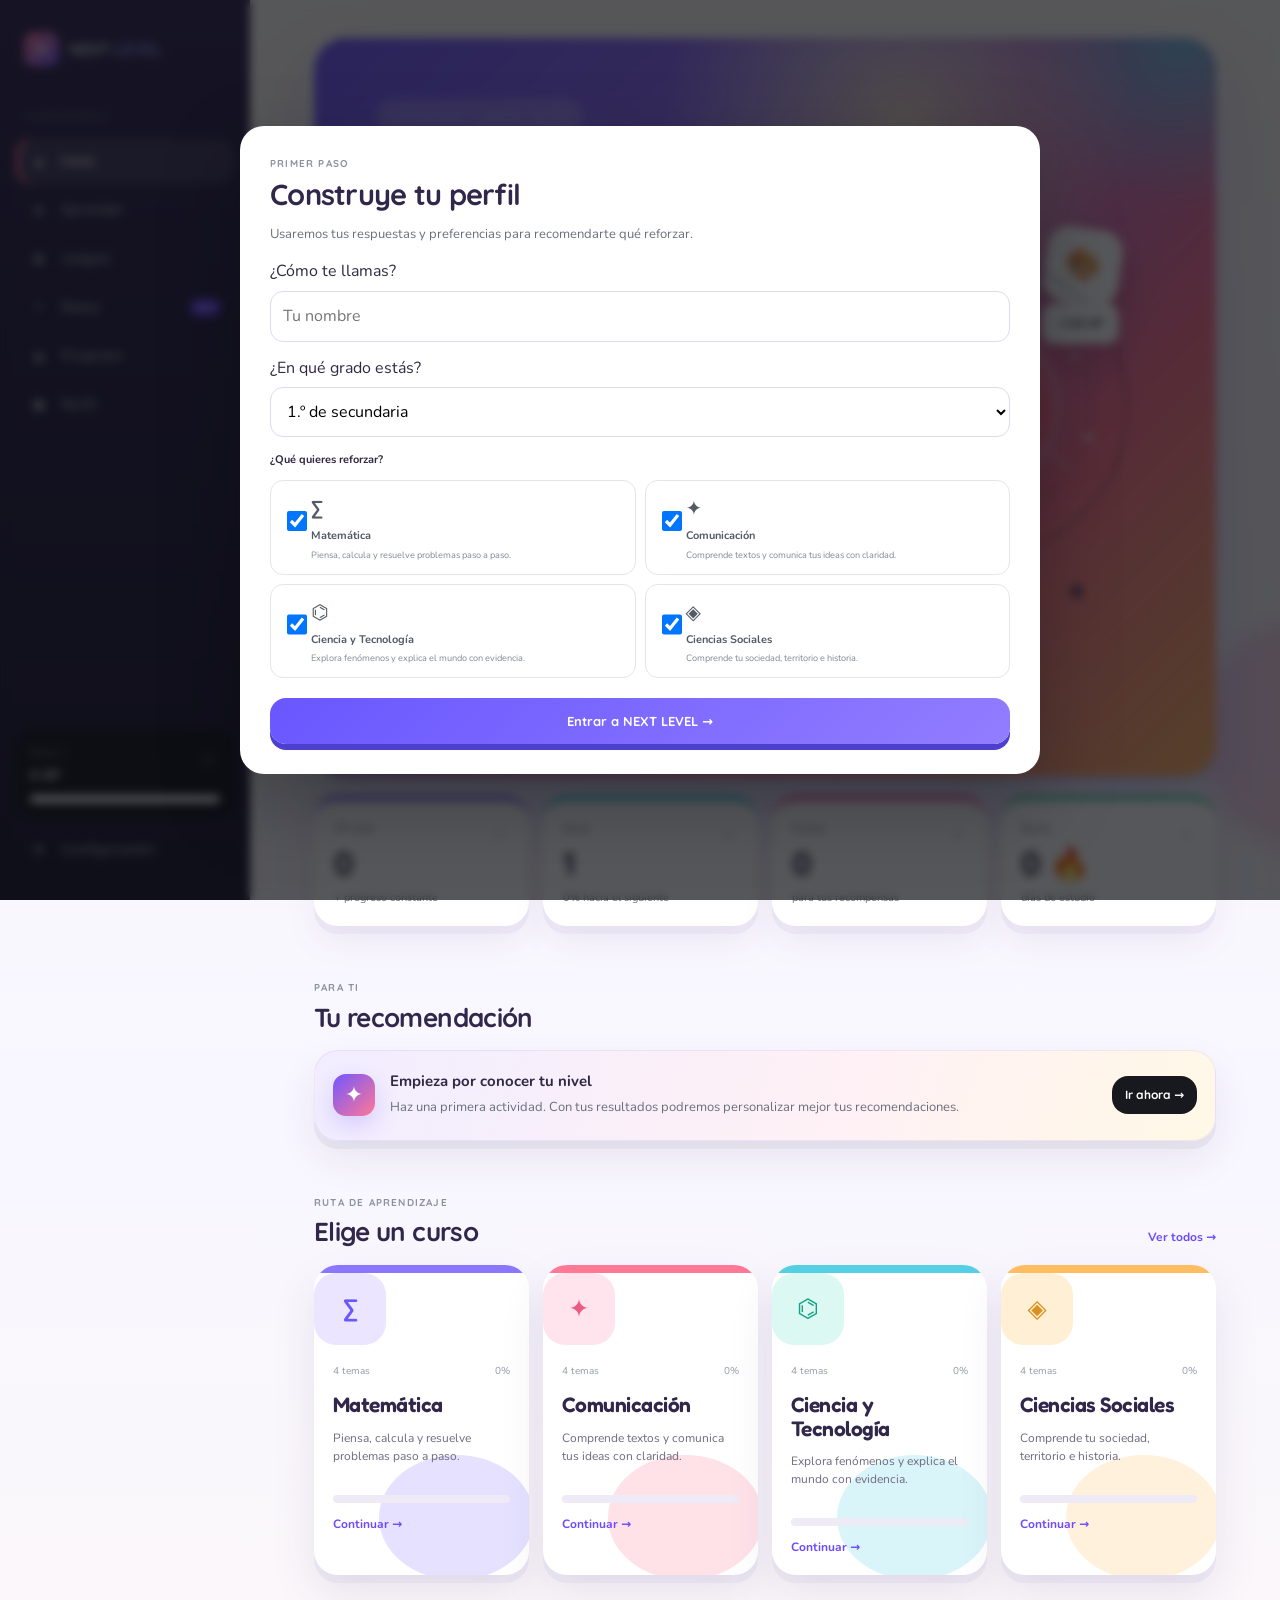
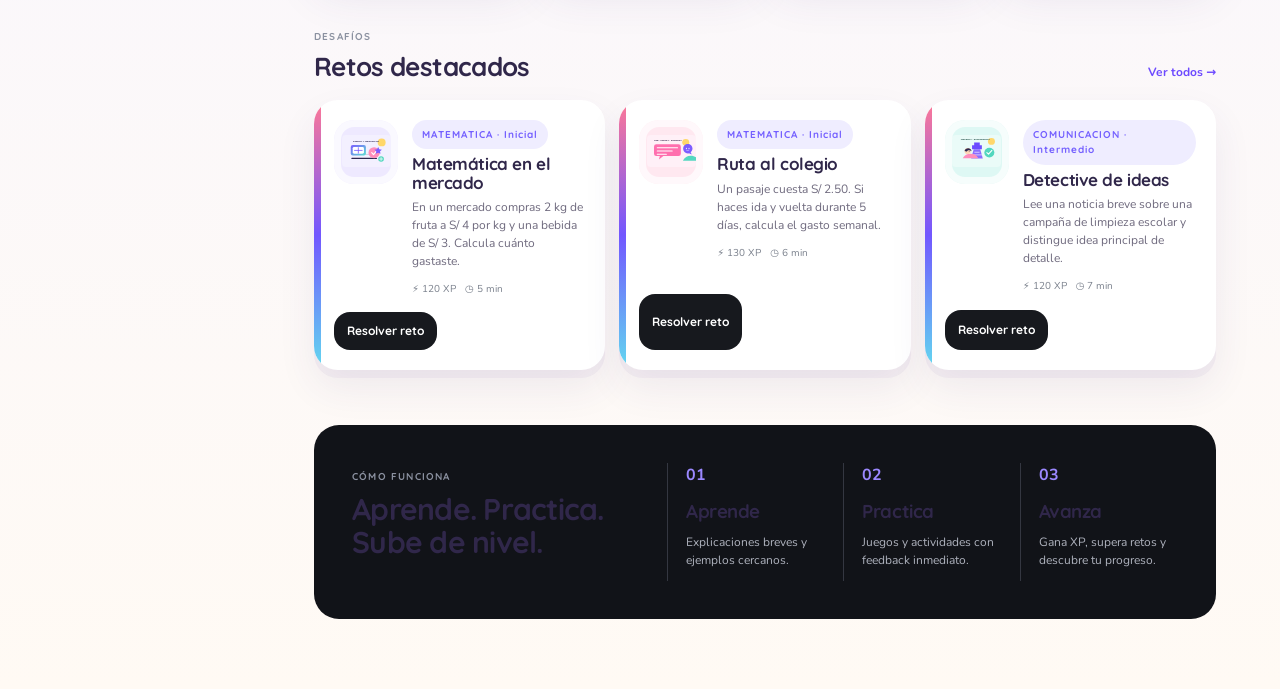
==== commit 9b933360: "Cache-bust responsive stability and improve home viewport" ====
--- a/index.html
+++ b/index.html
@@ -1 +1 @@
-<!doctype html><html lang="es"><head><meta charset="utf-8"><meta name="viewport" content="width=device-width, initial-scale=1.0"><meta name="description" content="NEXT LEVEL — plataforma educativa para preparar el paso de primaria a secundaria mediante aprendizaje, juegos y retos contextualizados."><title>NEXT LEVEL | Tu siguiente nivel empieza aquí</title><link rel="stylesheet" href="css/style.css"><link rel="stylesheet" href="css/components.css"><link rel="stylesheet" href="css/responsive.css"><link rel="stylesheet" href="css/friendly.css"><link rel="stylesheet" href="css/enhance.css"></head><body data-page="home"><div id="app"></div><script src="data/cursos.js"></script><script src="data/preguntas.js"></script><script src="data/retos.js"></script><script src="data/insignias.js"></script><script src="js/storage.js"></script><script src="js/app.js"></script><script src="js/enhance.js"></script><script src="js/quality.js"></script><script src="js/site-stability-v2.js"></script></body></html>+<!doctype html><html lang="es"><head><meta charset="utf-8"><meta name="viewport" content="width=device-width, initial-scale=1.0, viewport-fit=cover"><meta name="description" content="NEXT LEVEL — plataforma educativa para preparar el paso de primaria a secundaria mediante aprendizaje, juegos y retos contextualizados."><title>NEXT LEVEL | Tu siguiente nivel empieza aquí</title><link rel="stylesheet" href="css/style.css"><link rel="stylesheet" href="css/components.css"><link rel="stylesheet" href="css/responsive.css"><link rel="stylesheet" href="css/friendly.css"><link rel="stylesheet" href="css/enhance.css"></head><body data-page="home"><div id="app"></div><script src="data/cursos.js"></script><script src="data/preguntas.js"></script><script src="data/retos.js"></script><script src="data/insignias.js"></script><script src="js/storage.js"></script><script src="js/app.js"></script><script src="js/enhance.js"></script><script src="js/quality.js"></script><script src="js/site-stability-v2.js?v=4"></script></body></html>
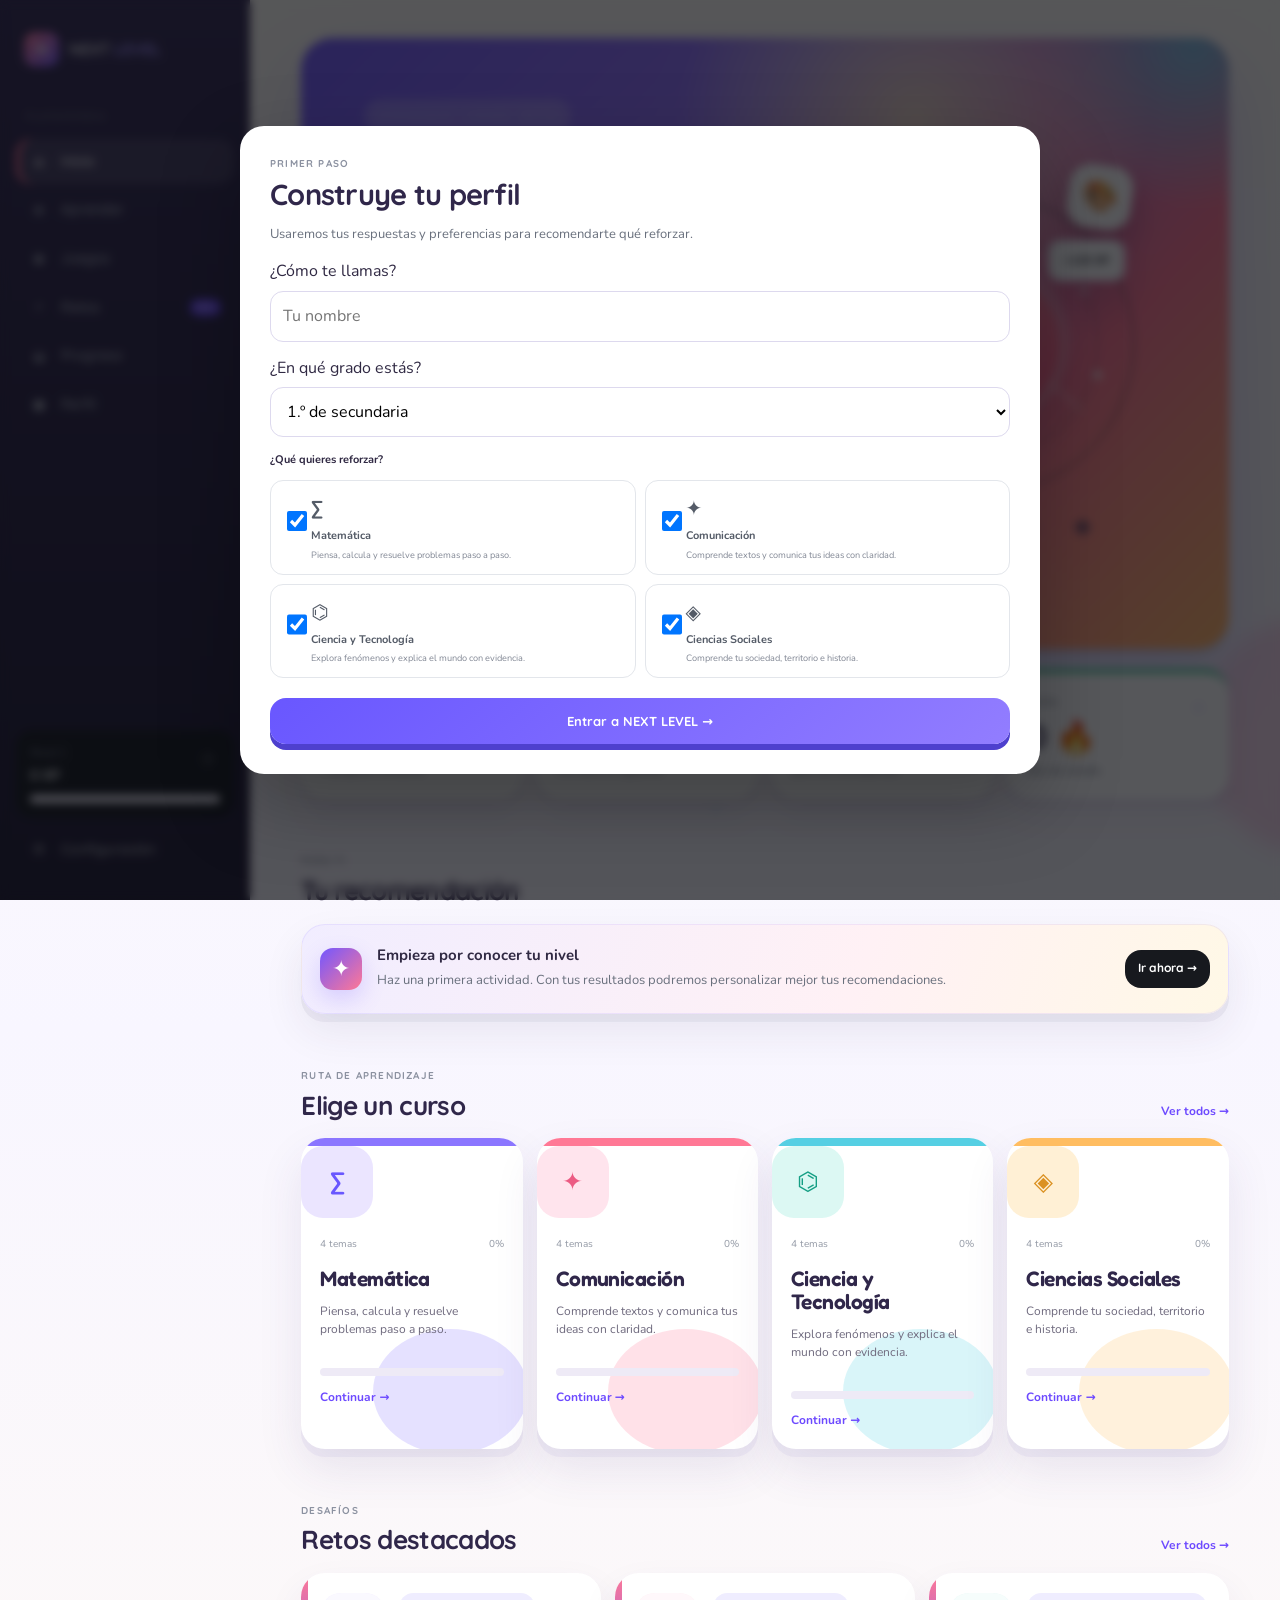
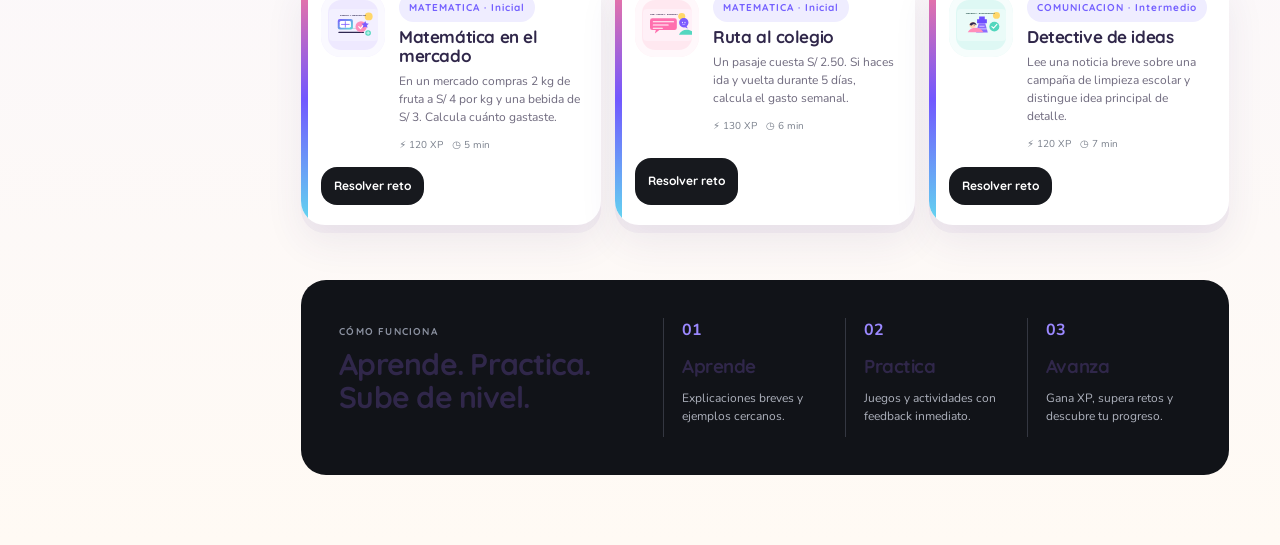
==== commit 4b0b1fd5: "Bump responsive engine cache version" ====
--- a/index.html
+++ b/index.html
@@ -1 +1 @@
-<!doctype html><html lang="es"><head><meta charset="utf-8"><meta name="viewport" content="width=device-width, initial-scale=1.0, viewport-fit=cover"><meta name="description" content="NEXT LEVEL — plataforma educativa para preparar el paso de primaria a secundaria mediante aprendizaje, juegos y retos contextualizados."><title>NEXT LEVEL | Tu siguiente nivel empieza aquí</title><link rel="stylesheet" href="css/style.css"><link rel="stylesheet" href="css/components.css"><link rel="stylesheet" href="css/responsive.css"><link rel="stylesheet" href="css/friendly.css"><link rel="stylesheet" href="css/enhance.css"></head><body data-page="home"><div id="app"></div><script src="data/cursos.js"></script><script src="data/preguntas.js"></script><script src="data/retos.js"></script><script src="data/insignias.js"></script><script src="js/storage.js"></script><script src="js/app.js"></script><script src="js/enhance.js"></script><script src="js/quality.js"></script><script src="js/site-stability-v2.js?v=4"></script></body></html>+<!doctype html><html lang="es"><head><meta charset="utf-8"><meta name="viewport" content="width=device-width, initial-scale=1.0, viewport-fit=cover"><meta name="description" content="NEXT LEVEL — plataforma educativa para preparar el paso de primaria a secundaria mediante aprendizaje, juegos y retos contextualizados."><title>NEXT LEVEL | Tu siguiente nivel empieza aquí</title><link rel="stylesheet" href="css/style.css"><link rel="stylesheet" href="css/components.css"><link rel="stylesheet" href="css/responsive.css"><link rel="stylesheet" href="css/friendly.css"><link rel="stylesheet" href="css/enhance.css"></head><body data-page="home"><div id="app"></div><script src="data/cursos.js"></script><script src="data/preguntas.js"></script><script src="data/retos.js"></script><script src="data/insignias.js"></script><script src="js/storage.js"></script><script src="js/app.js"></script><script src="js/enhance.js"></script><script src="js/quality.js"></script><script src="js/site-stability-v2.js?v=5"></script></body></html>
--- a/css/friendly.css
+++ b/css/friendly.css
@@ -1,10 +1,10 @@
-/* NEXT LEVEL — playful visual layer */
+@import url('https://fonts.googleapis.com/css2?family=DM+Sans:wght@400;500;600;700&family=Space+Grotesk:wght@500;600;700&display=swap');
 :root{--fun-purple:#6957ff;--fun-coral:#ff6f91;--fun-sky:#45cbea;--fun-mint:#59d9b4;--fun-yellow:#ffd45c;--fun-cream:#fffaf2;--fun-ink:#30274a;--fun-muted:#6f6a7e}
 html{scroll-behavior:smooth}body{font-family:'Nunito',ui-rounded,system-ui,sans-serif!important;background:var(--fun-cream)!important;background-image:radial-gradient(circle at 6% 7%,rgba(255,212,92,.30) 0 8%,transparent 22%),radial-gradient(circle at 94% 13%,rgba(69,203,234,.18) 0 7%,transparent 21%),radial-gradient(circle at 78% 88%,rgba(255,111,145,.16) 0 6%,transparent 20%)!important;color:var(--fun-ink)!important;overflow-x:hidden}
-h1,h2,h3,h4,.topbar h1,.hero h1,.course-body h3,.course-heading h2,.lesson-content h3,.game-hero h2,.challenge-banner h2,.progress-hero h2,.profile-hero h2,.mode-card h3{font-family:'Quicksand','Arial Rounded MT Bold','Trebuchet MS',ui-rounded,sans-serif!important;font-weight:700!important;letter-spacing:-.025em!important;line-height:1.1!important;color:var(--fun-ink)}.hero h1{color:#fff!important}
+h1,h2,h3,h4,.topbar h1,.hero h1,.course-body h3,.course-heading h2,.lesson-content h3,.game-hero h2,.challenge-banner h2,.progress-hero h2,.profile-hero h2,.mode-card h3{font-family:'Quicksand','Arial Rounded MT Bold','Trebuchet MS',ui-rounded,sans-serif!important;font-weight:700!important;letter-spacing:-.025em!important;line-height:1.1!important;color:var(--fun-ink)}.hero h1,.hero h1 span{color:#fff!important}
 .hero{background:linear-gradient(135deg,#6659f6 0%,#8d72ff 44%,#ff7397 100%)!important;border-radius:34px!important;box-shadow:0 8px 0 rgba(48,39,74,.08),0 30px 70px rgba(105,87,255,.20)!important;position:relative;isolation:isolate}.hero-visual{background-image:url('../assets/illustrations/next-level-hero.svg')!important;background-repeat:no-repeat!important;background-position:center!important;background-size:88% auto!important;min-height:380px!important;filter:drop-shadow(0 22px 20px rgba(42,28,83,.12))}.hero-visual:before{content:'🎨'!important;background:#fff!important}.hero-visual:after{content:'⭐'!important;background:#fff!important}.level-core{background:linear-gradient(145deg,#ff93ad,#ff5d83)!important;box-shadow:0 0 0 10px rgba(255,255,255,.12),0 0 60px rgba(255,111,145,.45)!important}
 .card,.course-card,.challenge-card,.mode-card,.stat-card,.panel,.lesson-card,.history-list,.mastery-list,.recommendation{border:0!important;border-radius:24px!important;background:rgba(255,255,255,.97)!important;box-shadow:0 8px 0 rgba(48,39,74,.055),0 18px 40px rgba(48,39,74,.08)!important;transition:transform .22s ease,box-shadow .22s ease!important}.card:hover,.course-card:hover,.challenge-card:hover,.mode-card:hover,.lesson-card:hover{transform:translateY(-7px) rotate(-.35deg)!important;box-shadow:0 11px 0 rgba(48,39,74,.055),0 24px 46px rgba(48,39,74,.12)!important}
-.course-card{position:relative;overflow:hidden;isolation:isolate}.course-card:after{content:'';position:absolute!important;right:-5px!important;bottom:-5px!important;top:auto!important;width:155px!important;height:125px!important;background-repeat:no-repeat!important;background-position:right bottom!important;background-size:contain!important;opacity:.22!important;z-index:-1!important}.course-card:nth-child(4n+1):after{background-image:url('../assets/illustrations/math.svg')}.course-card:nth-child(4n+2):after{background-image:url('../assets/illustrations/comunicacion.svg')}.course-card:nth-child(4n+3):after{background-image:url('../assets/illustrations/ciencia.svg')}.course-card:nth-child(4n):after{background-image:url('../assets/illustrations/sociales.svg')}.course-card:before{height:8px!important;border-radius:0 0 12px 12px!important}.course-icon{width:54px!important;height:54px!important;border-radius:18px!important;box-shadow:none!important;font-size:25px!important}.course-card:nth-child(4n+1) .course-icon{background:#ebe5ff!important;color:#6957ff!important}.course-card:nth-child(4n+2) .course-icon{background:#ffe4ed!important;color:#ec5b83!important}.course-card:nth-child(4n+3) .course-icon{background:#dcf8f3!important;color:#159f84!important}.course-card:nth-child(4n) .course-icon{background:#fff0d5!important;color:#db9122!important}
+.course-card{position:relative;overflow:hidden;isolation:isolate}.course-card:after{content:'';position:absolute!important;right:-5px!important;bottom:-5px!important;top:auto!important;width:155px!important;height:125px!important;background-repeat:no-repeat!important;background-position:right bottom!important;background-size:contain!important;opacity:.22!important;z-index:-1!important}.course-card:nth-child(4n+1):after{background-image:url('../assets/illustrations/math.svg')}.course-card:nth-child(4n+2):after{background-image:url('../assets/illustrations/comunicacion.svg')}.course-card:nth-child(4n+3):after{background-image:url('../assets/illustrations/ciencia.svg')}.course-card:nth-child(4n):after{background-image:url('../assets/illustrations/sociales.svg')}.course-card:before{height:8px!important;border-radius:0 0 12px 12px!important;position:relative;z-index:2}.course-icon{width:54px!important;height:54px!important;border-radius:18px!important;box-shadow:none!important;font-size:25px!important}.course-card:nth-child(4n+1) .course-icon{background:#ebe5ff!important;color:#6957ff!important}.course-card:nth-child(4n+2) .course-icon{background:#ffe4ed!important;color:#ec5b83!important}.course-card:nth-child(4n+3) .course-icon{background:#dcf8f3!important;color:#159f84!important}.course-card:nth-child(4n) .course-icon{background:#fff0d5!important;color:#db9122!important}
 .course-body h3,.lesson-content h3,.mode-card h3{font-size:21px!important}.course-body p,.lesson-content p,.mode-card p,.challenge-card p{color:var(--fun-muted)!important}.progress{height:8px!important;background:#eeeaf6!important}.progress i,.bar-fill,.progress-bar{background:linear-gradient(90deg,var(--fun-purple),var(--fun-coral))!important}.stat-card strong{font-family:'Quicksand','Arial Rounded MT Bold',ui-rounded,sans-serif!important;font-size:32px!important;color:var(--fun-ink)!important}
 .challenge-icon{width:64px!important;height:64px!important;border-radius:20px!important;font-size:0!important;background-repeat:no-repeat!important;background-position:center!important;background-size:76% auto!important;box-shadow:inset 0 0 0 7px rgba(255,255,255,.72)}.challenge-card:nth-child(4n+1) .challenge-icon{background-color:#eee9ff!important;background-image:url('../assets/illustrations/math.svg')!important}.challenge-card:nth-child(4n+2) .challenge-icon{background-color:#ffe8f0!important;background-image:url('../assets/illustrations/comunicacion.svg')!important}.challenge-card:nth-child(4n+3) .challenge-icon{background-color:#def8f4!important;background-image:url('../assets/illustrations/ciencia.svg')!important}.challenge-card:nth-child(4n) .challenge-icon{background-color:#fff1d5!important;background-image:url('../assets/illustrations/sociales.svg')!important}.challenge-card:before{width:7px!important;background:linear-gradient(180deg,var(--fun-coral),var(--fun-purple))!important}.done-label{color:#159f7d!important}
 .course-overview>div,.lesson-objective,.lesson-concepts,.detail-box,.practice-box{border:0!important;border-radius:20px!important;box-shadow:inset 0 0 0 1px rgba(48,39,74,.05)!important}.course-overview>div:first-child{background:#fff4c9!important}.course-overview>div:last-child{background:#dff7fb!important}.lesson-objective{background:#ede9ff!important}.lesson-concepts{background:#e2f8f1!important}.practice-box{background:#ffe8f0!important}.context{background:#f3efff!important;border:0!important;border-radius:16px!important}
@@ -12,3 +12,15 @@
 .sidebar{background:linear-gradient(180deg,#382f58,#241f38)!important}.brand{font-family:'Quicksand','Arial Rounded MT Bold',ui-rounded,sans-serif!important}.brand-mark{background:linear-gradient(135deg,#ff7d9e,#765dff)!important;box-shadow:0 5px 0 rgba(0,0,0,.16)}.nav-item{border-radius:15px!important}.nav-item.active{background:rgba(255,255,255,.10)!important;box-shadow:inset 4px 0 var(--fun-coral)!important}.streak-chip{border:0!important;background:#fff4c9!important;color:#6e5630!important}.avatar{background:linear-gradient(135deg,#ff7092,#6a58ff)!important}
 .game-hero,.challenge-banner,.progress-hero,.profile-hero{background:linear-gradient(135deg,#382d59,#7659d9 52%,#ff7092)!important;border-radius:28px!important}.big-level,.game-stat,.challenge-count{border-radius:20px!important;background:rgba(255,255,255,.11)!important}.mobile-header{background:linear-gradient(90deg,#382d59,#6a51d2)!important;border-bottom:0!important}.icon-btn{border-radius:14px!important;background:rgba(255,255,255,.12)!important}
 @media(max-width:900px){.hero{padding:30px 24px!important}.hero-visual{min-height:300px!important}.sidebar{box-shadow:15px 0 35px rgba(0,0,0,.20)}}@media(max-width:600px){.hero{border-radius:24px!important;padding:22px!important}.hero h1{font-size:clamp(2.2rem,11vw,3.1rem)!important}.hero-visual{min-height:235px!important;background-size:100% auto!important}.hero-visual:before{width:48px;height:48px;font-size:22px}.hero-visual:after{width:42px;height:42px;font-size:20px}.level-orbit{transform:scale(.72)}.course-card:after{width:120px!important;height:100px!important;opacity:.17!important}.challenge-icon{width:56px!important;height:56px!important}.recommendation{padding:16px!important}.recommendation .btn{width:100%;margin-left:0!important}.section{margin-top:38px}.section-head h2,.how h2{font-size:24px!important}.card:hover,.course-card:hover,.challenge-card:hover,.mode-card:hover,.lesson-card:hover{transform:translateY(-2px)!important}}@media(max-width:380px){.hero h1{font-size:2.05rem!important}.hero-visual{min-height:205px!important}.level-orbit{transform:scale(.64)}}@media(prefers-reduced-motion:reduce){*,*:before,*:after{animation:none!important;transition:none!important;scroll-behavior:auto!important}}
+/* UNIVERSAL INTERFACE REPAIR — desktop, mobile, tablet and forced desktop mode on phones */
+*,*::before,*::after{box-sizing:border-box}.shell{width:100%;min-width:0}.sidebar{width:250px;max-width:250px}.main{min-width:0;width:calc(100% - 250px)!important;max-width:none!important;margin-left:250px;padding-left:clamp(18px,4vw,72px)!important;padding-right:clamp(18px,4vw,72px)!important;overflow:visible}.main>*{min-width:0;max-width:100%}.hero{width:100%;min-width:0;grid-template-columns:minmax(0,1.05fr) minmax(280px,.95fr);gap:clamp(16px,3vw,48px);padding-left:clamp(28px,5vw,72px);padding-right:clamp(28px,5vw,72px)}.hero-copy{min-width:0;max-width:680px}.hero-copy .pill{max-width:100%;white-space:normal}.hero h1{max-width:100%;font-size:clamp(42px,5vw,72px)!important;line-height:.98!important;overflow-wrap:normal;word-break:normal}.hero h1 span{display:inline;color:#fff!important;opacity:1!important;visibility:visible!important}.hero-copy>p{max-width:590px}.hero-actions{min-width:0}.hero-actions .btn{white-space:normal}.hero-visual{min-width:0;width:100%;max-width:520px;margin:auto}.level-orbit{max-width:100%;max-height:100%}.orbit-card{max-width:42%;white-space:nowrap}.course-grid,.challenge-grid,.game-modes,.stats-grid,.steps,.lesson-grid{min-width:0}.course-card,.challenge-card,.mode-card,.stat-card,.lesson-card{min-width:0}.course-body,.lesson-content,.challenge-card>div{min-width:0}.course-body h3,.challenge-card h3,.lesson-content h3{overflow-wrap:anywhere}.topbar{min-width:0}.topbar>div:first-child{min-width:0}.top-actions{flex-shrink:0}.section-head{min-width:0}.section-head>div{min-width:0}.recommendation{min-width:0}.recommendation>div:nth-child(2){min-width:0;flex:1}.how{min-width:0}.steps>div{min-width:0}
+/* Medium desktop / tablet landscape: this is also the layout used by phone browsers in "Desktop site" mode. */
+@media (max-width:1200px){.sidebar{width:220px;max-width:220px;padding-left:12px;padding-right:12px}.main{margin-left:220px;width:calc(100% - 220px)!important;padding-left:24px!important;padding-right:24px!important}.hero{grid-template-columns:minmax(0,1fr) minmax(240px,.72fr);gap:18px;padding:38px 34px;min-height:430px}.hero h1{font-size:clamp(38px,5vw,58px)!important}.hero-visual{min-height:290px}.level-orbit{width:min(290px,30vw);height:min(290px,30vw)}.level-core{width:min(140px,15vw);height:min(140px,15vw)}.course-grid{grid-template-columns:repeat(2,minmax(0,1fr))!important}.challenge-grid,.challenge-grid.full{grid-template-columns:repeat(2,minmax(0,1fr))!important}.game-modes{grid-template-columns:repeat(3,minmax(0,1fr))!important}.stats-grid{grid-template-columns:repeat(2,minmax(0,1fr))!important}}
+/* Touch screens: "Desktop site" must still be touch-friendly and never create a narrow text column beside the illustration. */
+@media (hover:none) and (pointer:coarse) and (max-width:1200px){.sidebar{width:210px;max-width:210px}.main{margin-left:210px;width:calc(100% - 210px)!important;padding-left:18px!important;padding-right:18px!important}.hero{grid-template-columns:1fr!important;min-height:auto!important;padding:30px 28px!important}.hero-copy{max-width:100%}.hero h1{font-size:clamp(38px,6vw,58px)!important;line-height:1!important}.hero-copy>p{max-width:100%}.hero-actions{flex-wrap:wrap}.hero-actions .btn{flex:1 1 180px}.hero-visual{height:280px;min-height:280px;max-width:100%;background-size:min(430px,88%) auto!important}.level-orbit{width:min(270px,44vw);height:min(270px,44vw)}.level-core{width:min(132px,22vw);height:min(132px,22vw)}.orbit-card{max-width:none}.course-grid{grid-template-columns:repeat(2,minmax(0,1fr))!important}.challenge-grid,.challenge-grid.full{grid-template-columns:repeat(2,minmax(0,1fr))!important}.game-modes{grid-template-columns:repeat(2,minmax(0,1fr))!important}}
+/* True mobile */
+@media(max-width:900px){.sidebar{width:250px;max-width:250px}.main{margin-left:0;width:100%!important;padding-left:20px!important;padding-right:20px!important}.hero{grid-template-columns:1fr!important;min-height:auto!important}.hero-copy{max-width:760px}.hero-visual{max-width:100%;height:300px}.course-grid{grid-template-columns:repeat(2,minmax(0,1fr))!important}.challenge-grid,.challenge-grid.full{grid-template-columns:repeat(2,minmax(0,1fr))!important}.game-modes{grid-template-columns:repeat(2,minmax(0,1fr))!important}}
+@media(max-width:600px){.main{padding-left:14px!important;padding-right:14px!important}.hero{padding:24px 18px!important}.hero h1{font-size:clamp(34px,10.5vw,50px)!important}.hero-copy>p{font-size:14px!important;line-height:1.6}.hero-actions{display:grid;grid-template-columns:1fr;gap:10px}.hero-actions .btn{width:100%;min-width:0}.hero-visual{height:250px;min-height:250px;background-size:100% auto!important}.course-grid{grid-template-columns:repeat(2,minmax(0,1fr))!important}.challenge-grid,.challenge-grid.full,.game-modes{grid-template-columns:1fr!important}.course-body{padding:14px!important}.course-body h3{font-size:16px!important}.course-body p{font-size:11px!important}.topbar{align-items:flex-start}.topbar h1{font-size:clamp(26px,8vw,34px)!important}.top-actions{gap:6px}.orbit-card{font-size:9px;padding:8px 10px}.card-a{right:-2px}.card-b{left:-2px}}
+@media(max-width:380px){.main{padding-left:10px!important;padding-right:10px!important}.hero{padding:22px 14px!important}.hero h1{font-size:clamp(32px,10vw,42px)!important}.hero-visual{height:215px;min-height:215px}.level-orbit{width:205px;height:205px}.level-core{width:100px;height:100px}.orbit-card{font-size:8px;padding:7px 8px}.course-grid{gap:8px}.course-body{padding:11px!important}.course-icon{width:38px!important;height:38px!important;font-size:18px!important}.course-body h3{font-size:14px!important}}
+/* Short landscape screens */
+@media(orientation:landscape) and (max-height:600px){.hero{grid-template-columns:minmax(0,1fr) minmax(230px,.7fr)!important;min-height:260px!important;padding:22px!important}.hero h1{font-size:clamp(30px,5vw,48px)!important}.hero-visual{height:200px;min-height:200px}.level-orbit{width:190px;height:190px}.level-core{width:92px;height:92px}.main{padding-top:14px!important}.nl-mobile-nav{display:none!important}}
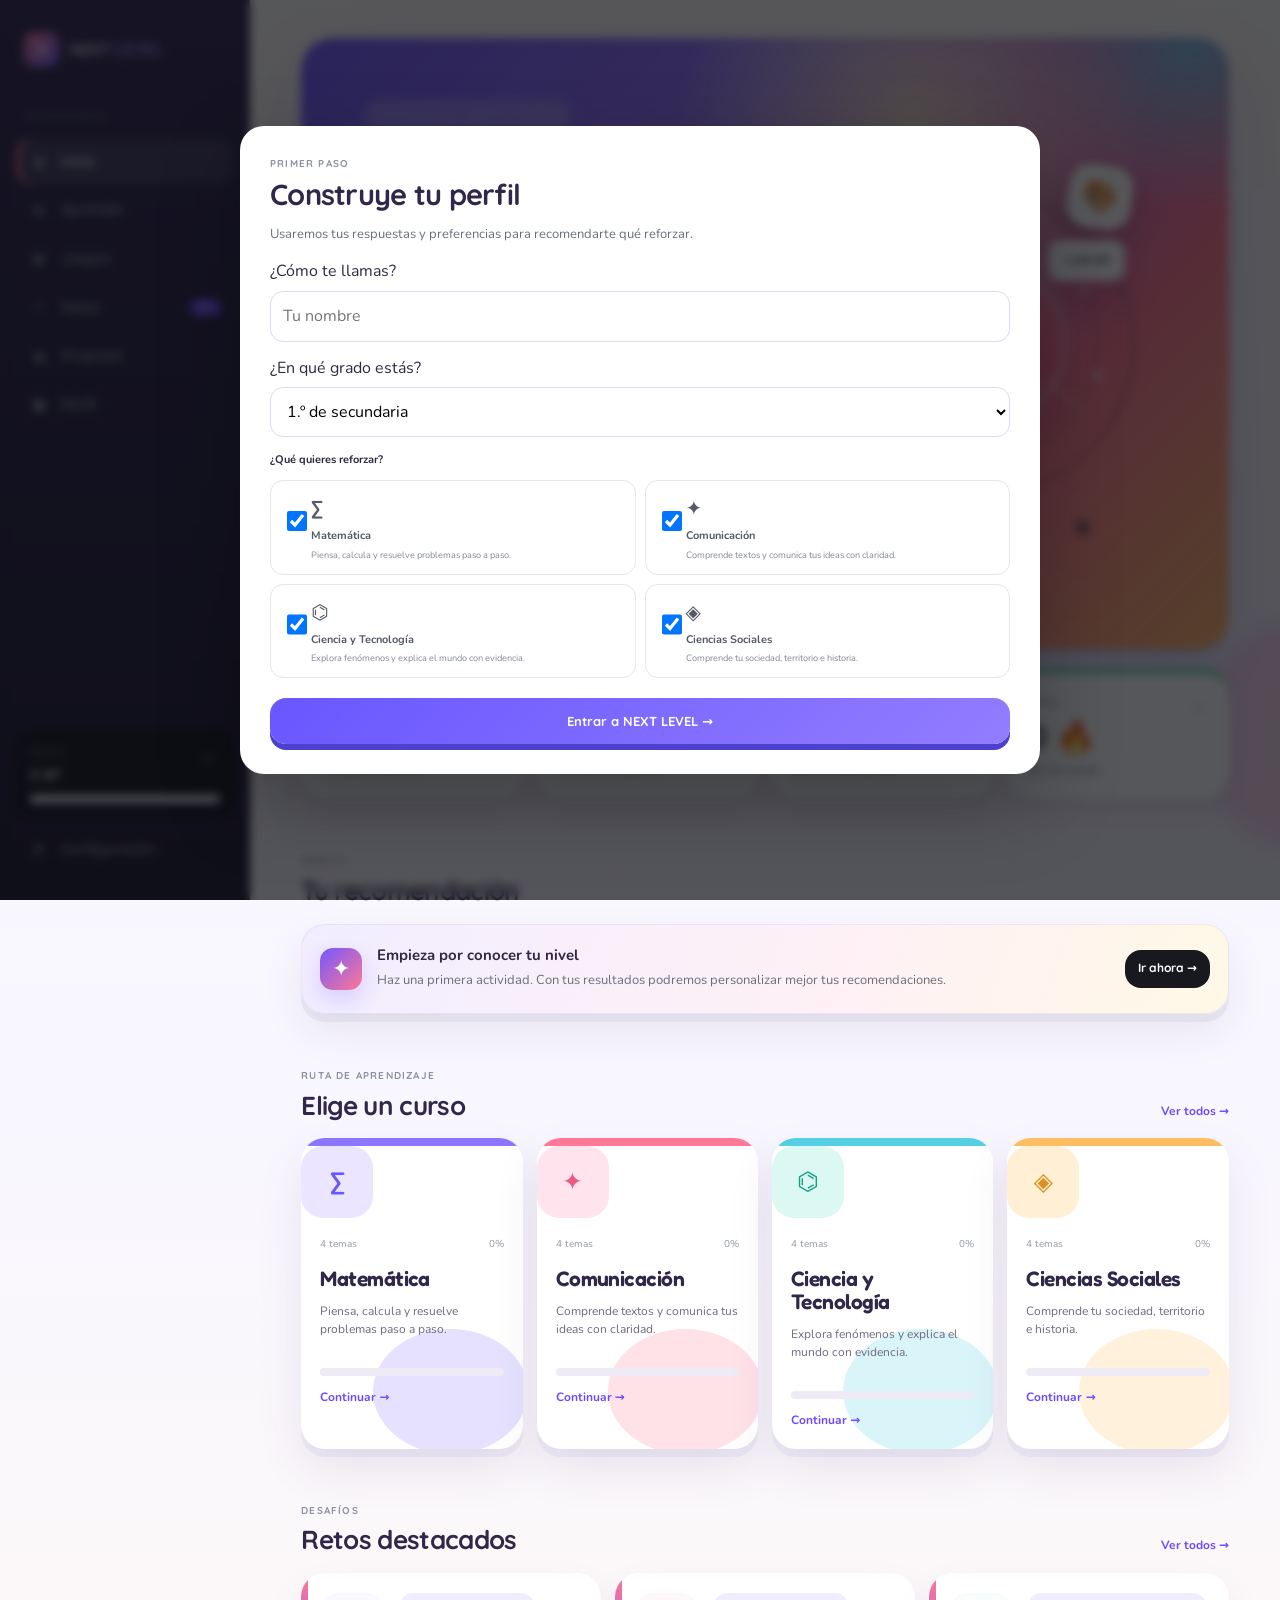
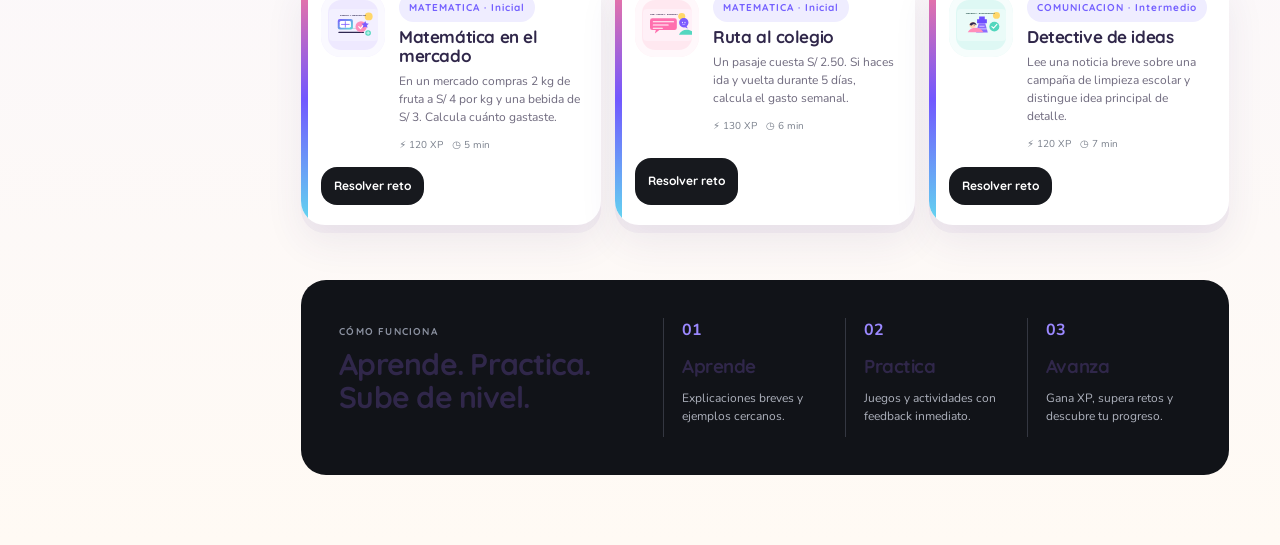
==== commit 004f7d7b: "Use platform responsive v6 on home" ====
--- a/index.html
+++ b/index.html
@@ -1 +1 @@
-<!doctype html><html lang="es"><head><meta charset="utf-8"><meta name="viewport" content="width=device-width, initial-scale=1.0, viewport-fit=cover"><meta name="description" content="NEXT LEVEL — plataforma educativa para preparar el paso de primaria a secundaria mediante aprendizaje, juegos y retos contextualizados."><title>NEXT LEVEL | Tu siguiente nivel empieza aquí</title><link rel="stylesheet" href="css/style.css"><link rel="stylesheet" href="css/components.css"><link rel="stylesheet" href="css/responsive.css"><link rel="stylesheet" href="css/friendly.css"><link rel="stylesheet" href="css/enhance.css"></head><body data-page="home"><div id="app"></div><script src="data/cursos.js"></script><script src="data/preguntas.js"></script><script src="data/retos.js"></script><script src="data/insignias.js"></script><script src="js/storage.js"></script><script src="js/app.js"></script><script src="js/enhance.js"></script><script src="js/quality.js"></script><script src="js/site-stability-v2.js?v=5"></script></body></html>+<!doctype html><html lang="es"><head><meta charset="utf-8"><meta name="viewport" content="width=device-width, initial-scale=1.0, viewport-fit=cover"><meta name="description" content="NEXT LEVEL — plataforma educativa para preparar el paso de primaria a secundaria mediante aprendizaje, juegos y retos contextualizados."><title>NEXT LEVEL | Tu siguiente nivel empieza aquí</title><link rel="stylesheet" href="css/style.css"><link rel="stylesheet" href="css/components.css"><link rel="stylesheet" href="css/responsive.css"><link rel="stylesheet" href="css/friendly.css"><link rel="stylesheet" href="css/enhance.css"></head><body data-page="home"><div id="app"></div><script src="data/cursos.js"></script><script src="data/preguntas.js"></script><script src="data/retos.js"></script><script src="data/insignias.js"></script><script src="js/storage.js"></script><script src="js/app.js"></script><script src="js/enhance.js"></script><script src="js/quality.js"></script><script src="js/site-stability-v2.js?v=6"></script><script src="js/platform-responsive-v6.js"></script></body></html>
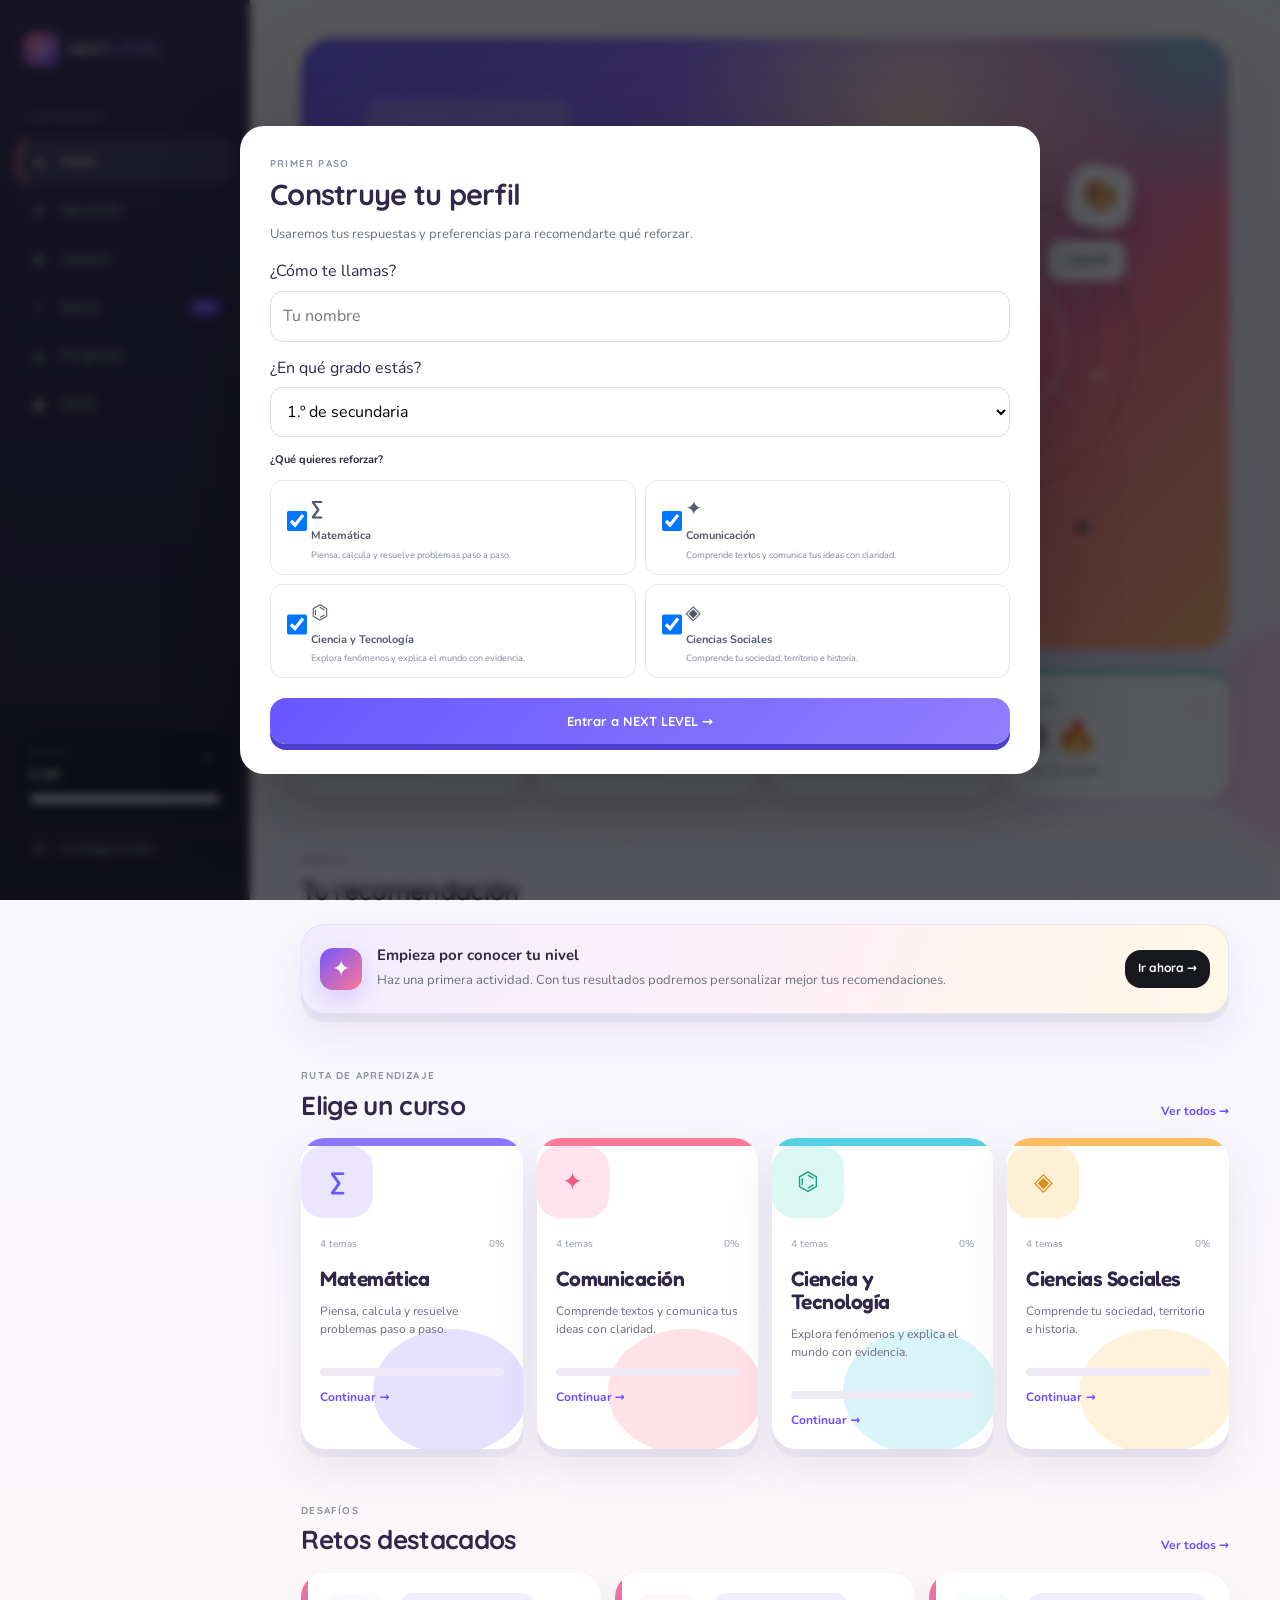
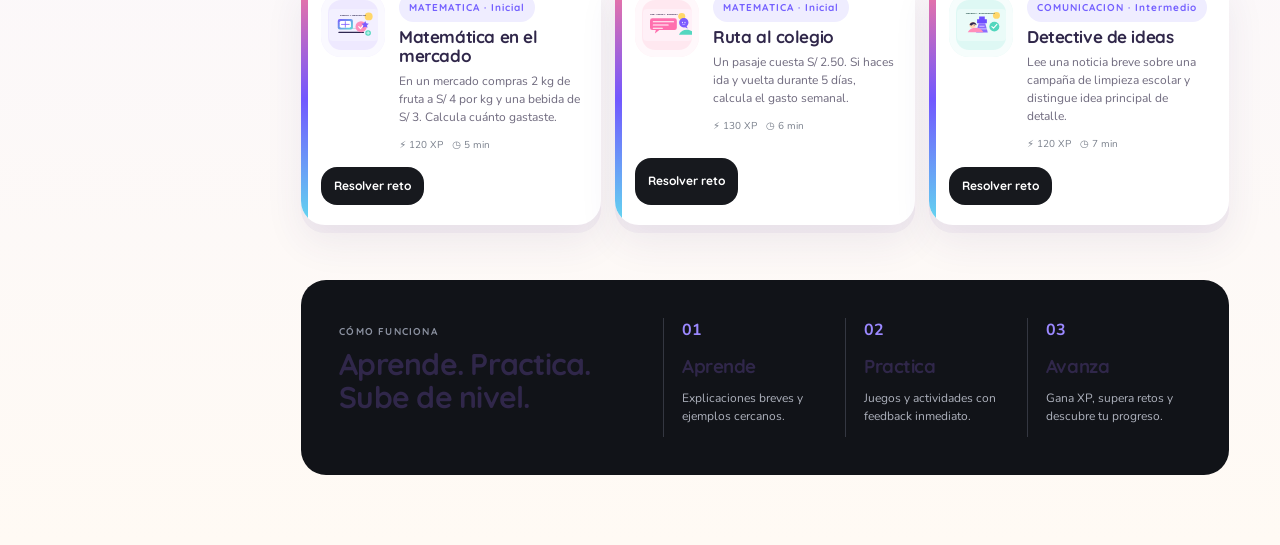
==== commit e8f49076: "Load premium CSS before final responsive layer" ====
--- a/index.html
+++ b/index.html
@@ -1 +1 @@
-<!doctype html><html lang="es"><head><meta charset="utf-8"><meta name="viewport" content="width=device-width, initial-scale=1.0, viewport-fit=cover"><meta name="description" content="NEXT LEVEL — plataforma educativa para preparar el paso de primaria a secundaria mediante aprendizaje, juegos y retos contextualizados."><title>NEXT LEVEL | Tu siguiente nivel empieza aquí</title><link rel="stylesheet" href="css/style.css"><link rel="stylesheet" href="css/components.css"><link rel="stylesheet" href="css/responsive.css"><link rel="stylesheet" href="css/friendly.css"><link rel="stylesheet" href="css/enhance.css"></head><body data-page="home"><div id="app"></div><script src="data/cursos.js"></script><script src="data/preguntas.js"></script><script src="data/retos.js"></script><script src="data/insignias.js"></script><script src="js/storage.js"></script><script src="js/app.js"></script><script src="js/enhance.js"></script><script src="js/quality.js"></script><script src="js/site-stability-v2.js?v=6"></script><script src="js/platform-responsive-v6.js"></script></body></html>+<!doctype html><html lang="es"><head><meta charset="utf-8"><meta name="viewport" content="width=device-width, initial-scale=1.0, viewport-fit=cover"><meta name="description" content="NEXT LEVEL — plataforma educativa para preparar el paso de primaria a secundaria mediante aprendizaje, juegos y retos contextualizados."><title>NEXT LEVEL | Tu siguiente nivel empieza aquí</title><link rel="stylesheet" href="css/style.css"><link rel="stylesheet" href="css/components.css"><link rel="stylesheet" href="css/responsive.css"><link rel="stylesheet" href="css/friendly.css"><link rel="stylesheet" href="css/enhance.css"><link rel="stylesheet" href="css/premium.css"></head><body data-page="home"><div id="app"></div><script src="data/cursos.js"></script><script src="data/preguntas.js"></script><script src="data/retos.js"></script><script src="data/insignias.js"></script><script src="js/storage.js"></script><script src="js/app.js"></script><script src="js/enhance.js"></script><script src="js/quality.js"></script><script src="js/site-stability-v2.js?v=7"></script><script src="js/platform-responsive-v6.js?v=7"></script></body></html>
--- a/css/premium.css
+++ b/css/premium.css
@@ -0,0 +1,5 @@
+:root{--p-cream:#fffaf2;--p-lav:#a895ff;--p-purple:#7257ff;--p-coral:#ff7895;--p-peach:#ffb36b;--p-sky:#62d9ef;--p-mint:#6ee0bd;--p-sun:#ffd96a;--p-ink:#302943;--p-soft:#f5f1ff}body{font-family:'Nunito',system-ui,sans-serif!important;background:linear-gradient(180deg,#fffdf8 0%,#f8f6ff 48%,#fffaf4 100%)!important;color:var(--p-ink)!important}h1,h2,h3,h4,.brand,.btn,.nav-item,.eyebrow,.tag,.pill,.streak-chip,.filter{font-family:'Quicksand','Nunito',system-ui,sans-serif!important}h1,h2,h3,h4{font-weight:800!important;letter-spacing:-.025em}.hero{background:linear-gradient(135deg,#765eff 0%,#9b79ff 34%,#ff7895 72%,#ffb76b 100%)!important;border-radius:32px!important}.hero:after{background:radial-gradient(circle,rgba(255,249,193,.72),transparent 68%)!important}.hero:before{background:radial-gradient(circle,rgba(98,217,239,.7),transparent 68%)!important}.hero-copy .pill,.pill{background:rgba(255,255,255,.2)!important;border:1px solid rgba(255,255,255,.32)!important}.hero .btn.primary{background:#fff!important;color:#654ce0!important}.hero .btn.ghost{border-color:rgba(255,255,255,.55)!important;color:#fff!important;background:rgba(255,255,255,.1)!important}.course-card,.challenge-card,.mode-card,.stat-card,.panel,.lesson-card,.recommendation{border-radius:24px!important;background:#fff!important}.course-card{border:0!important;box-shadow:0 8px 0 rgba(95,72,160,.06),0 20px 45px rgba(67,48,116,.10)!important}.course-card:after{background:var(--accent,#8d7bff)!important;opacity:.09}.course-card:nth-child(1){--accent:#8b76ff}.course-card:nth-child(2){--accent:#ff7895}.course-card:nth-child(3){--accent:#55cfe3}.course-card:nth-child(4){--accent:#ffbd61}.course-icon{border-radius:22px!important;width:72px!important;height:72px!important;display:grid;place-items:center!important}.challenge-card{box-shadow:0 8px 0 rgba(95,72,160,.05),0 18px 38px rgba(67,48,116,.08)!important}.challenge-card:before{width:7px!important;background:linear-gradient(180deg,var(--p-coral),var(--p-purple),var(--p-sky))!important}.stat-card{position:relative;overflow:hidden;box-shadow:0 8px 0 rgba(95,72,160,.05),0 16px 35px rgba(67,48,116,.07)!important}.stat-card:after{content:'✦';position:absolute;right:16px;top:10px;font-size:34px;color:rgba(114,87,255,.08);transform:rotate(12deg)}.recommendation{background:linear-gradient(110deg,#f1edff,#fff1f5 60%,#fff8e6)!important;border:1px solid rgba(114,87,255,.10)!important}.rec-icon{background:linear-gradient(135deg,var(--p-purple),var(--p-coral))!important;color:#fff!important;box-shadow:0 9px 22px rgba(114,87,255,.22)}.filter.active{background:linear-gradient(135deg,#7b62ff,#a68cff)!important;color:#fff!important;border-color:transparent!important;box-shadow:0 8px 18px rgba(114,87,255,.2)}.lesson-card.completed{border-color:rgba(110,224,189,.35)!important}.lesson-number{background:linear-gradient(135deg,#eee9ff,#fff0f5)!important;color:#7057df!important;border:0!important}.course-heading{border-radius:25px!important;background:linear-gradient(135deg,#f1edff,#fff0f4)!important}.course-heading.math{background:linear-gradient(135deg,#eee9ff,#f7f3ff)!important}.course-heading.comunicacion{background:linear-gradient(135deg,#fff0f4,#fff7f1)!important}.course-heading.ciencia{background:linear-gradient(135deg,#eafcff,#effff8)!important}.course-heading.sociales{background:linear-gradient(135deg,#fff7df,#fff0e8)!important}.nl-sticker{position:fixed;z-index:20;pointer-events:none;padding:9px 13px;border-radius:15px;background:#fff;box-shadow:0 8px 24px rgba(56,43,98,.12);font:800 12px Quicksand,sans-serif;animation:nlSticker 4.5s ease-in-out infinite}.nl-sticker.one{right:22px;top:23%;transform:rotate(5deg)}.nl-sticker.two{left:24px;bottom:18%;transform:rotate(-5deg);animation-delay:-2s}.nl-sticker.three{right:9%;top:72%;animation-delay:-3.2s}@keyframes nlSticker{0%,100%{translate:0 0}50%{translate:0 -9px}}.nl-mobile-dock{display:none}.nl-mobile-dock a{display:grid;place-items:center;gap:2px;text-decoration:none;color:#8b8798;font:800 10px Quicksand,sans-serif}.nl-mobile-dock a span{font-size:20px;line-height:1}.nl-mobile-dock a.active{color:#6f55e7}.nl-mobile-dock:before{content:'';position:absolute;inset:0;background:rgba(255,255,255,.9);backdrop-filter:blur(18px);z-index:-1;border-top:1px solid rgba(114,87,255,.10)}.area-mode{display:flex!important;flex-direction:column!important;min-height:100%!important}.area-mode p{max-width:58ch}.area-play{margin-top:auto!important;padding-top:14px;font-family:'Quicksand','Nunito',sans-serif;font-weight:900!important;color:#6f55e7}.area-play:after{content:'  ↗';display:inline-block;transition:transform .2s ease}.area-mode:hover .area-play:after{transform:translate(4px,-2px)}.area-mode-tag{display:inline-flex!important;width:max-content!important;margin-top:7px;padding:5px 9px;border-radius:999px;background:#f3efff;color:#7257ff}.area-mode:nth-child(2) .area-mode-tag{background:#fff0f4;color:#e85b7b}.area-mode:nth-child(3) .area-mode-tag{background:#eafcff;color:#159db2}.area-mode:nth-child(4) .area-mode-tag{background:#fff6df;color:#b47712}.area-mode:after{pointer-events:none}.nl-game-card-footer{border-top:1px dashed rgba(114,87,255,.16)!important}.nl-game-reward{box-shadow:inset 0 0 0 1px rgba(255,190,75,.12)}
+@media(max-width:700px){.nl-mobile-dock{position:fixed;display:grid;grid-template-columns:repeat(5,1fr);left:10px;right:10px;bottom:10px;height:64px;padding:8px 6px;border-radius:22px;z-index:1000;box-shadow:0 14px 40px rgba(45,35,84,.16)}.nl-mobile-dock a.active:after{content:'';width:5px;height:5px;border-radius:50%;background:var(--p-coral);position:absolute;bottom:5px}.hero{border-radius:24px!important}.hero h1{font-size:clamp(2.2rem,12vw,3.3rem)!important}.section{margin-top:28px}.course-grid,.challenge-grid,.game-modes{gap:13px!important}.nl-sticker{display:none}.main{padding-bottom:90px!important}.btn{min-height:46px}.topbar h1{font-size:2rem!important}}
+@media(orientation:landscape) and (max-height:600px){.nl-sticker,.nl-focus-badge,.floating-tip,.sticker,[class*="toast"],[class*="sticker"]{display:none!important}.hero-visual .orbit-card,.hero-visual .hero-note,.hero-visual .orbit-ring{display:none!important}.nl-particles{display:none!important}.nl-mobile-dock,.nl-mobile-nav{display:none!important}.nl-back-top{display:none!important}.main{padding-bottom:22px!important}.hero{min-height:250px!important}.hero-visual{min-height:180px!important}.game-hero:before,.challenge-banner:before,.progress-hero:before,.profile-hero:before{display:none!important}.area-modes-grid{grid-template-columns:repeat(2,minmax(0,1fr))!important}.area-mode{min-height:250px!important}}
+@media(min-width:701px){.hero-visual{transform:translateZ(0)}.hero-visual:hover .orbit-card{animation-duration:2.3s}}
+@media(prefers-reduced-motion:reduce){.nl-sticker{animation:none}.hero-visual:hover .orbit-card{animation:none}}
